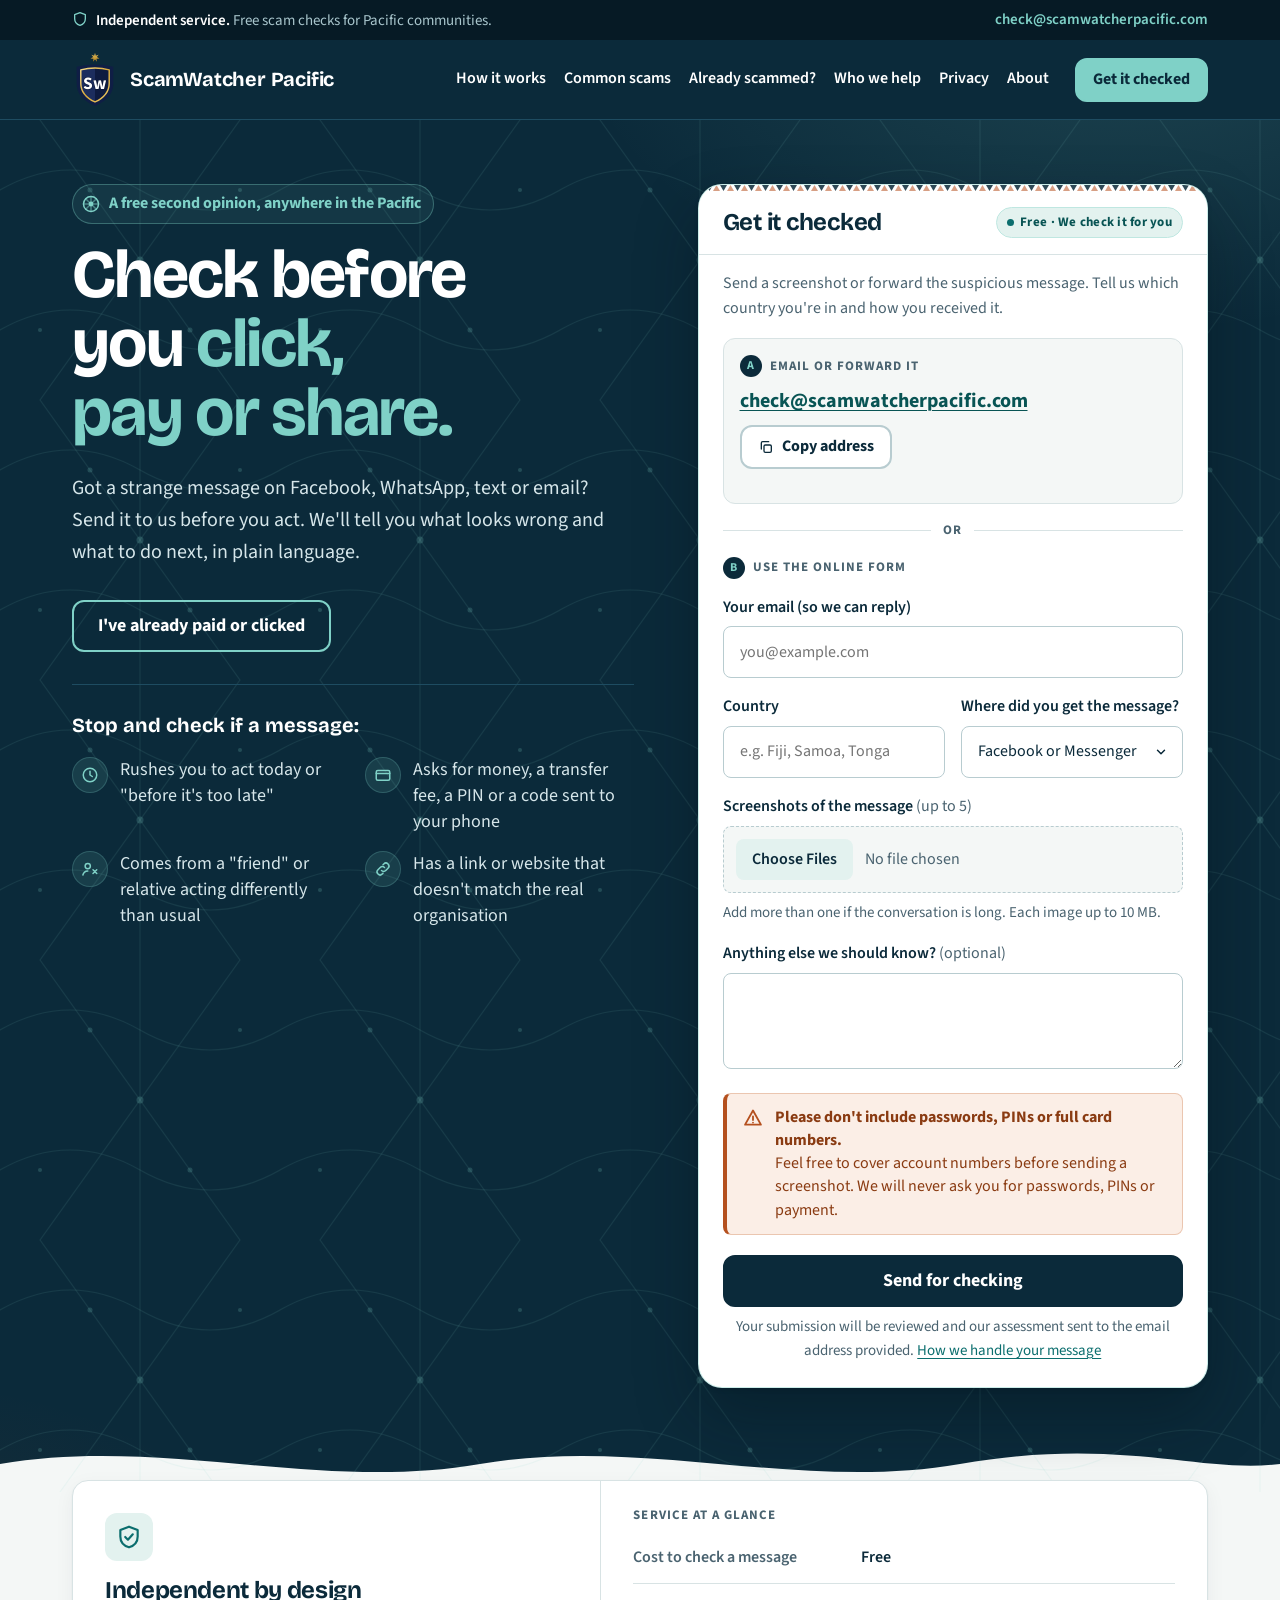
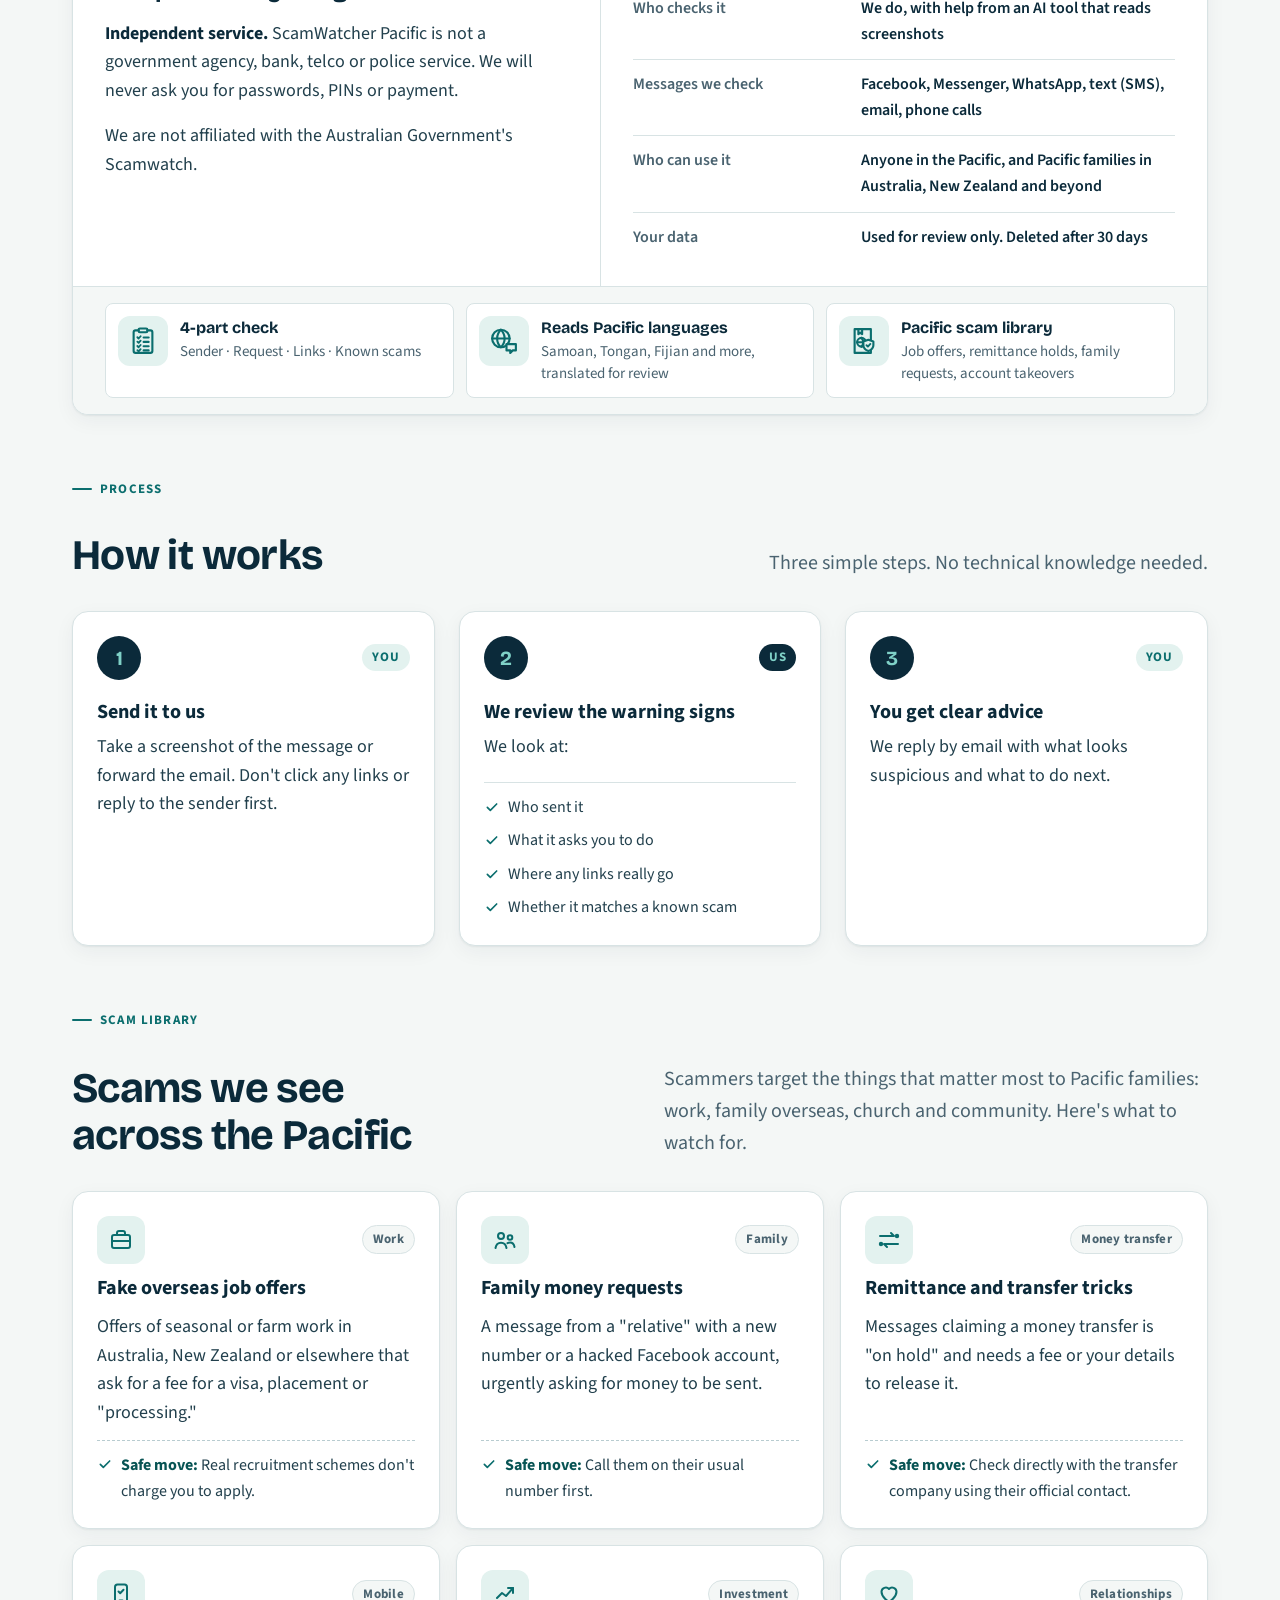
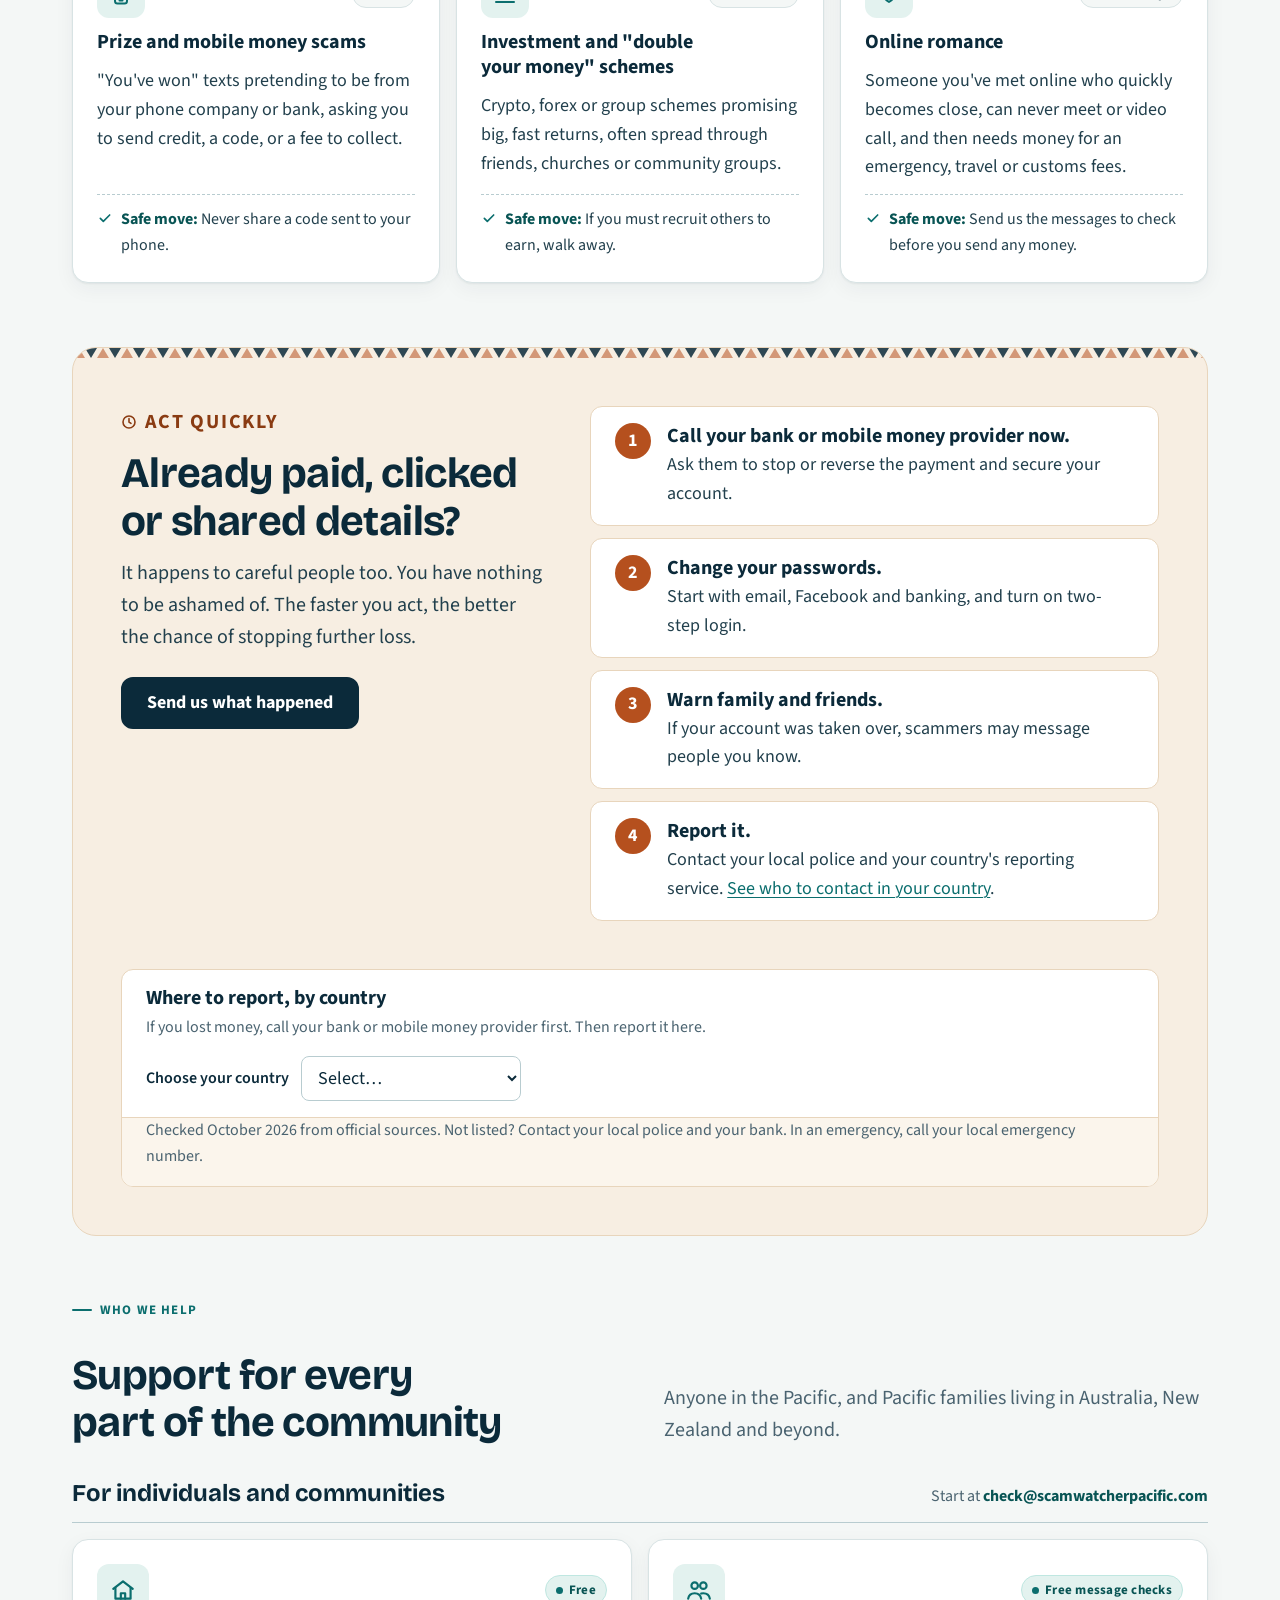
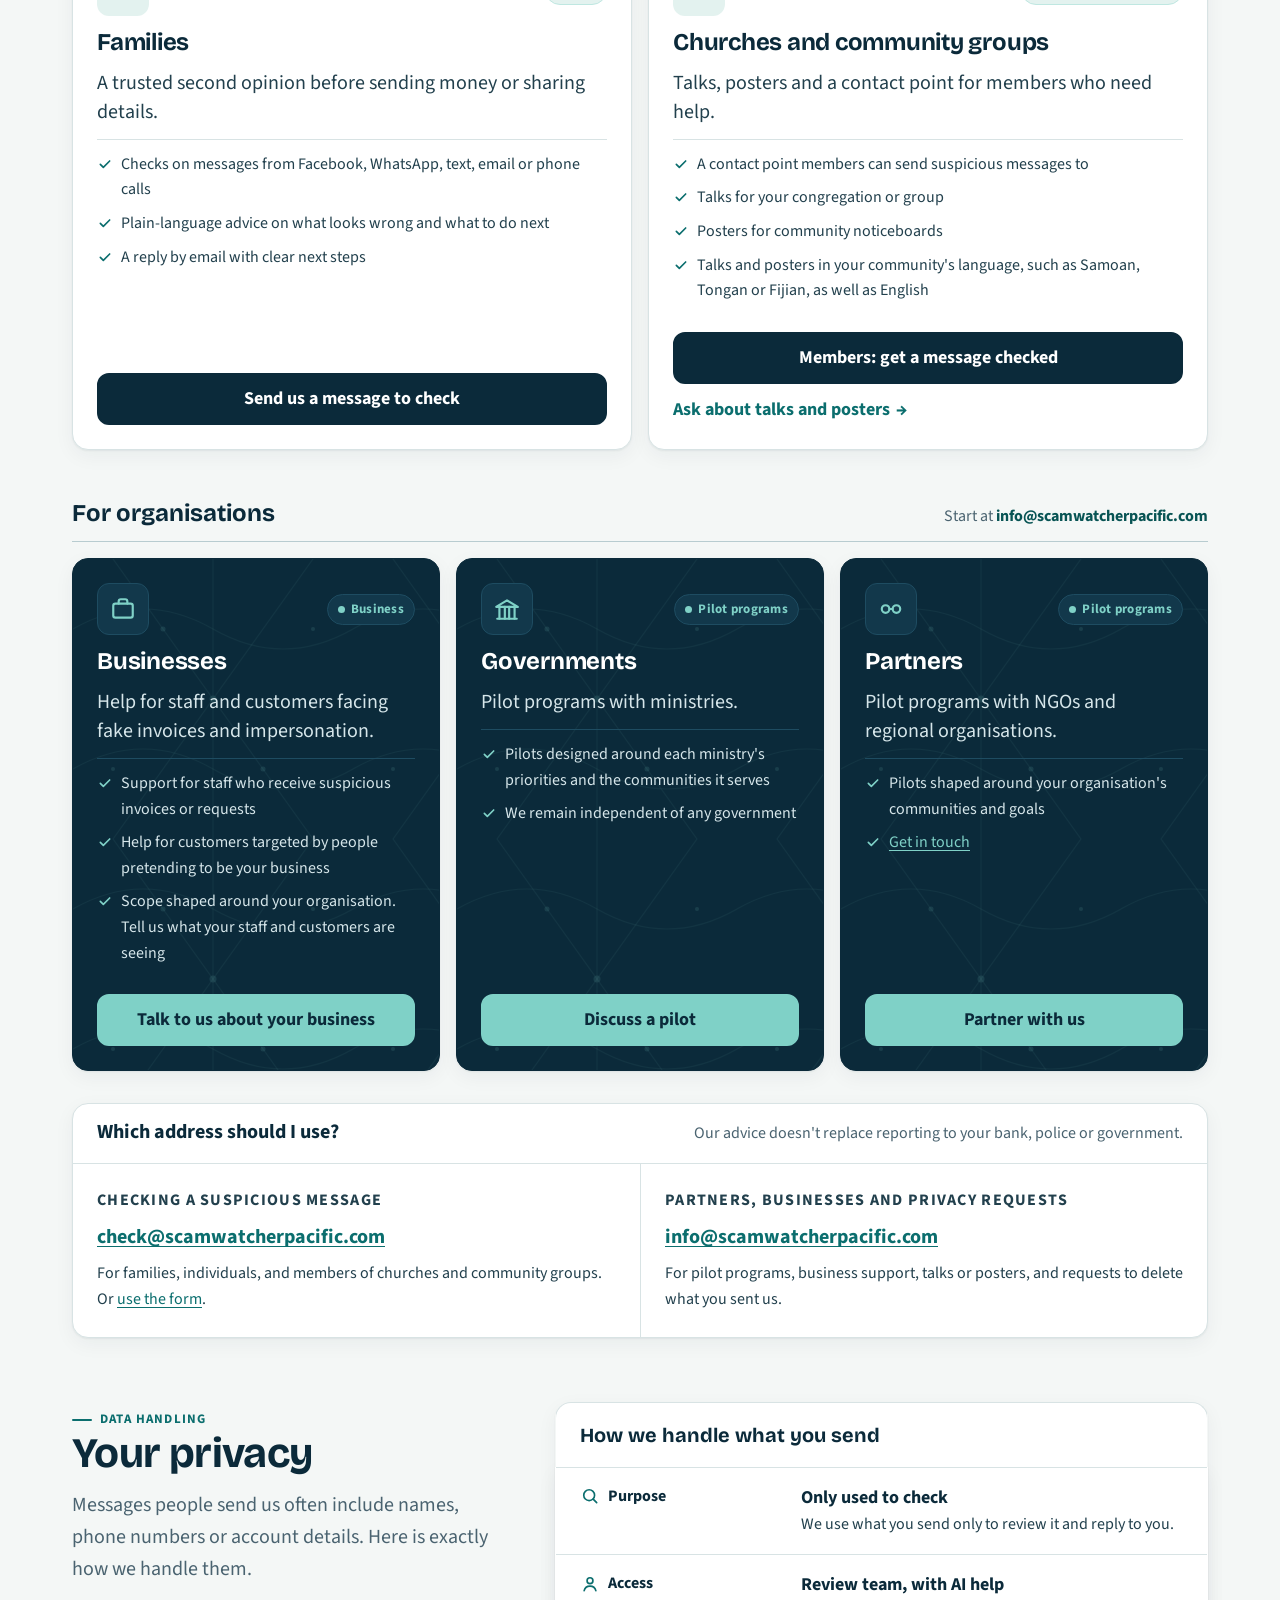
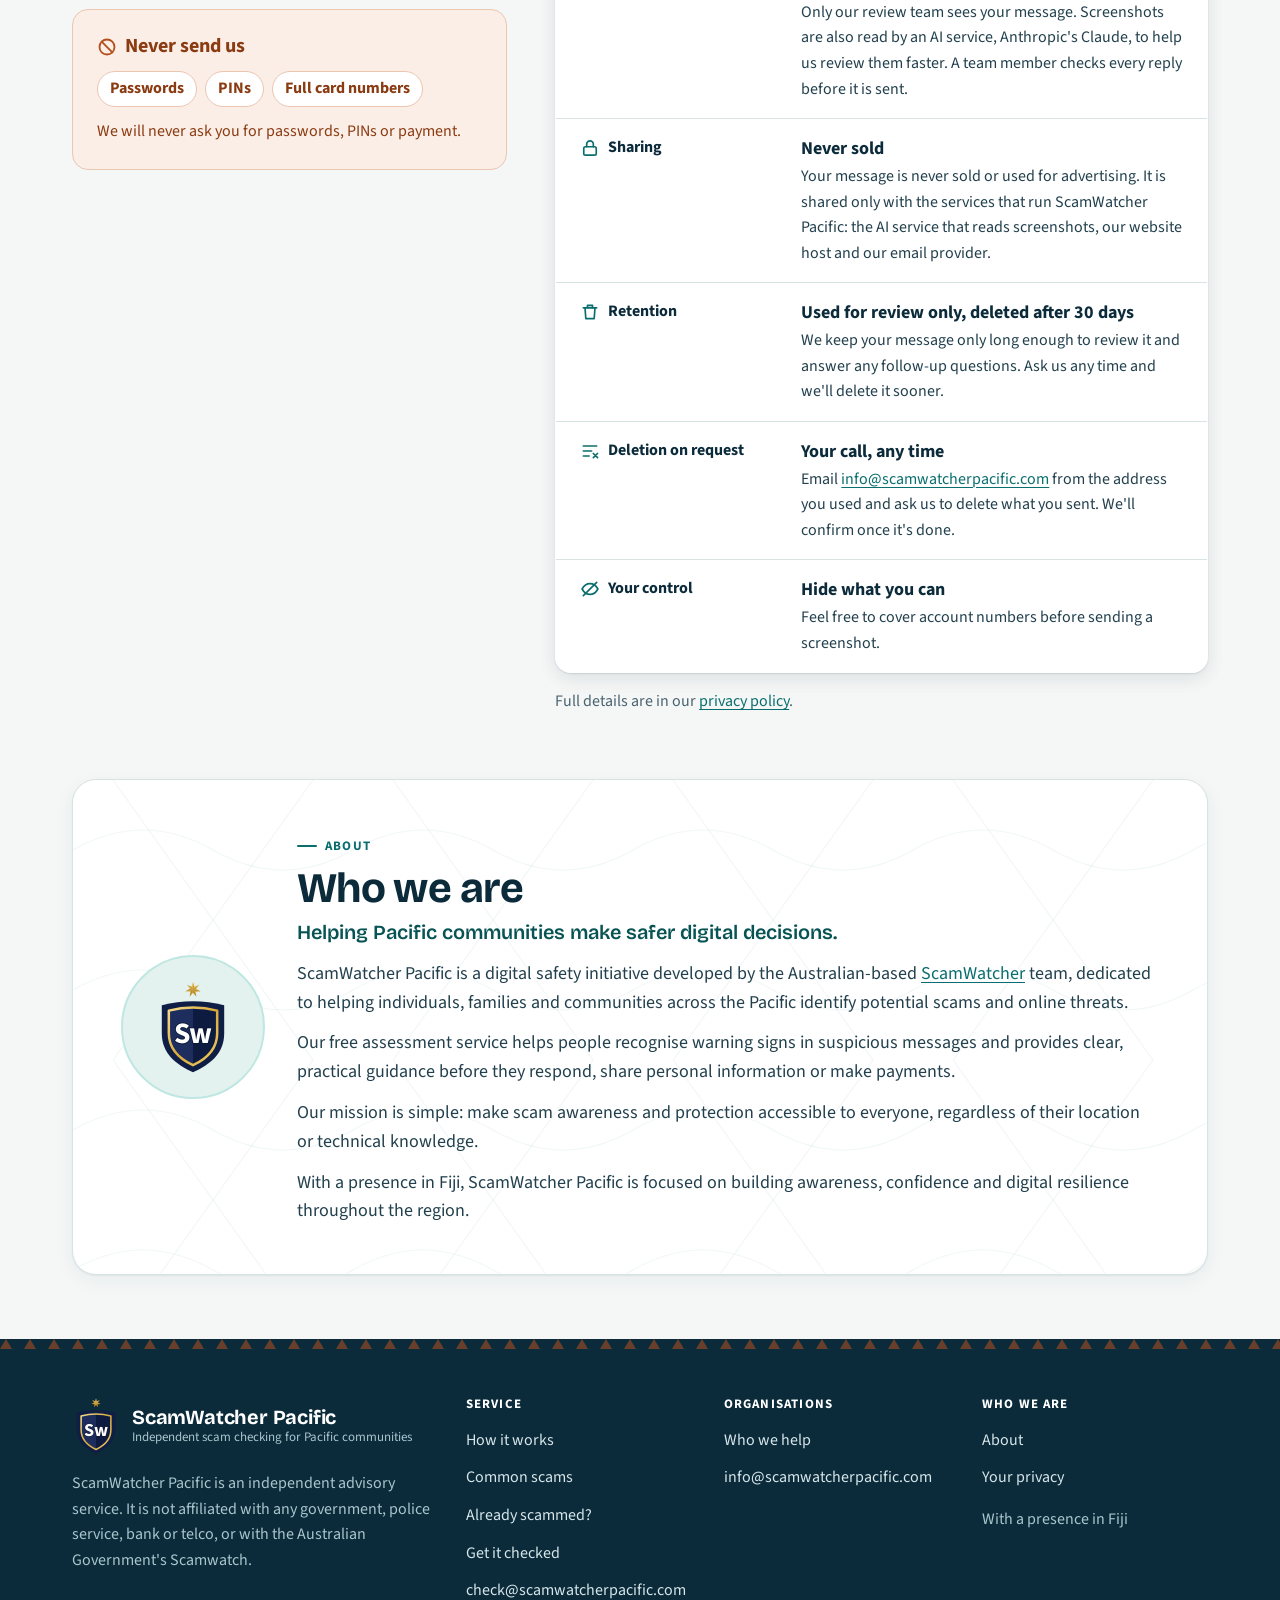
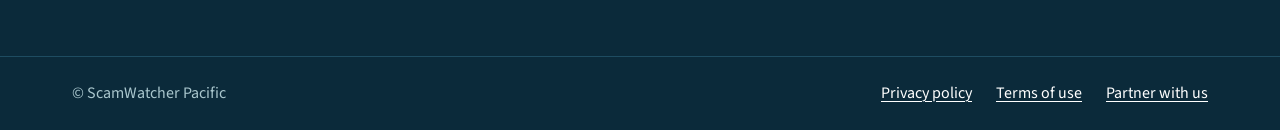
==== site/index.html @ 55a717ee "Add link previews for Facebook, WhatsApp and Messenger Share image (1200x630) with the logo and head" ====
<!doctype html>
<html lang="en">
<head>
<meta charset="utf-8">
<meta name="viewport" content="width=device-width, initial-scale=1, viewport-fit=cover">
<title>ScamWatcher Pacific | Check before you click, pay or share</title>
<meta name="description" content="Independent scam checking for Pacific communities. Send us a suspicious message and get clear advice on what to do next.">
<meta name="theme-color" content="#0B2A3A">
<link rel="canonical" href="https://www.scamwatcherpacific.com/">
<!-- Link previews on Facebook, WhatsApp, Messenger and others -->
<meta property="og:type" content="website">
<meta property="og:site_name" content="ScamWatcher Pacific">
<meta property="og:url" content="https://www.scamwatcherpacific.com/">
<meta property="og:title" content="ScamWatcher Pacific | Check before you click, pay or share">
<meta property="og:description" content="Got a strange message on Facebook, WhatsApp, text or email? Send it to us before you act. Free, independent scam checking for Pacific communities.">
<meta property="og:image" content="https://www.scamwatcherpacific.com/share-preview.png">
<meta property="og:image:width" content="1200">
<meta property="og:image:height" content="630">
<meta property="og:image:alt" content="ScamWatcher Pacific: Check before you click, pay or share.">
<meta property="og:locale" content="en_AU">
<meta name="twitter:card" content="summary_large_image">
<!-- Favicon: simplified shield-and-star mark (letters are too small to read at tab size) -->
<link rel="icon" href="data:image/svg+xml,%3Csvg xmlns='http://www.w3.org/2000/svg' viewBox='0 0 100 120'%3E%3Cpath d='M50 2 51.8 8.4 57.8 5.8 53.9 11.1 59.8 14.2 53.1 14.5 54.3 21 50 16 45.7 21 46.9 14.5 40.2 14.2 46.1 11.1 42.2 5.8 48.2 8.4Z' fill='%23D9A93A'/%3E%3Cpath d='M10 32Q50 22 90 32V68C90 94 72 108 50 118 28 108 10 94 10 68Z' fill='%230F1E45'/%3E%3Cpath d='M19 39Q50 31 81 39V68C81 89 67 101 50 109 33 101 19 89 19 68Z' fill='%231C2D5E' stroke='%23E2B64C' stroke-width='5'/%3E%3Cpath d='M50 33V108C67 100 81 89 81 68V39Q66 35 50 33Z' fill='%230E1B40'/%3E%3Ctext x='50' y='84' text-anchor='middle' font-family='Arial,sans-serif' font-weight='700' font-size='46' fill='%23fff'%3ES%3C/text%3E%3C/svg%3E">
<link rel="preconnect" href="https://fonts.googleapis.com">
<link rel="preconnect" href="https://fonts.gstatic.com" crossorigin>
<!-- Only the weights in use are requested; display=swap shows system text immediately on slow connections. -->
<link href="https://fonts.googleapis.com/css2?family=Bricolage+Grotesque:opsz,wght@12..96,600;12..96,700&family=Source+Sans+3:wght@400;600;700&display=swap" rel="stylesheet">
<style>
/* ==========================================================
   Design tokens
   ========================================================== */
:root{
  /* Palette: ocean navy + lagoon, with sand and coral used sparingly */
  --ocean-950:#061A25;
  --ocean:#0B2A3A;
  --ocean-2:#12384B;
  --ocean-3:#1E4C61;
  --lagoon:#7FD1C7;
  --lagoon-200:#BFE7E1;
  --lagoon-soft:#E3F2EF;
  --teal:#0B6E6E;
  --teal-dark:#085454;
  --ground:#F4F7F6;
  --surface:#FFFFFF;
  --sand:#F7EEE2;
  --sand-deep:#E8D5BC;
  --coral:#B5501E;
  --coral-ink:#8A3B12;
  --coral-soft:#FBEEE6;
  --coral-line:#EBC6B0;
  --ink:#22404D;
  --ink-strong:#0B2A3A;
  --muted:#4A6370;
  --line:#D8E3E4;
  --line-strong:#B8CCD0;
  --on-dark:#D6E6EA;
  --on-dark-muted:#A9C6CD;
  --focus:#F2B84B;

  /* Type */
  --display:'Bricolage Grotesque','Segoe UI',system-ui,-apple-system,sans-serif;
  --body:'Source Sans 3','Segoe UI',system-ui,-apple-system,sans-serif;
  --fs-2xs:.8125rem;  /* 13: labels only */
  --fs-xs:.9375rem;   /* 15 */
  --fs-sm:1rem;       /* 16 */
  --fs-base:1.125rem; /* 18: larger default for older readers */
  --fs-md:1.25rem;    /* 20 */
  --fs-lg:1.5rem;     /* 24 */
  --fs-xl:clamp(1.875rem,1.35rem + 2vw,2.625rem);
  --fs-hero:clamp(2.5rem,1.6rem + 4.2vw,4.25rem);

  /* Spacing scale (4px base) */
  --s1:4px; --s2:8px; --s3:12px; --s4:16px; --s5:24px; --s6:32px; --s7:48px; --s8:64px; --s9:96px;

  /* Shape and depth */
  --r-sm:8px; --r-md:12px; --r-lg:16px; --r-xl:24px;
  --shadow:0 1px 2px rgba(11,42,58,.06),0 6px 20px rgba(11,42,58,.05);
  --shadow-lg:0 2px 4px rgba(3,15,22,.12),0 28px 64px rgba(3,15,22,.32);

  --max:1200px;

  /* Pacific motifs as tiny inline SVG (no extra downloads) */
  /* Stick-chart inspired: swell lines with island points, after Marshallese navigation charts */
  --motif-chart:url("data:image/svg+xml,%3Csvg xmlns='http://www.w3.org/2000/svg' width='280' height='280' viewBox='0 0 280 280'%3E%3Cg fill='none' stroke='%237FD1C7' stroke-opacity='.10' stroke-width='1.2' stroke-linecap='round'%3E%3Cpath d='M0 70 Q70 30 140 70 T280 70'/%3E%3Cpath d='M0 210 Q70 170 140 210 T280 210'/%3E%3Cpath d='M40 0 L240 280'/%3E%3Cpath d='M240 0 L40 280'/%3E%3Cpath d='M140 0 V280'/%3E%3C/g%3E%3Cg fill='%237FD1C7' fill-opacity='.2'%3E%3Ccircle cx='140' cy='140' r='3.5'/%3E%3Ccircle cx='90' cy='70' r='2.5'/%3E%3Ccircle cx='190' cy='210' r='2.5'/%3E%3Ccircle cx='40' cy='210' r='2'/%3E%3Ccircle cx='240' cy='70' r='2'/%3E%3C/g%3E%3C/svg%3E");
  /* Light stick-chart for pale surfaces */
  --motif-chart-ink:url("data:image/svg+xml,%3Csvg xmlns='http://www.w3.org/2000/svg' width='280' height='280' viewBox='0 0 280 280'%3E%3Cg fill='none' stroke='%230B6E6E' stroke-opacity='.06' stroke-width='1.2' stroke-linecap='round'%3E%3Cpath d='M0 70 Q70 30 140 70 T280 70'/%3E%3Cpath d='M0 210 Q70 170 140 210 T280 210'/%3E%3Cpath d='M40 0 L240 280'/%3E%3Cpath d='M240 0 L40 280'/%3E%3C/g%3E%3C/svg%3E");
  /* Woven / tapa-inspired band: alternating triangles */
  --motif-weave:url("data:image/svg+xml,%3Csvg xmlns='http://www.w3.org/2000/svg' width='24' height='10' viewBox='0 0 24 10'%3E%3Cpath d='M0 10 L6 0 L12 10 Z' fill='%23B5501E' fill-opacity='.55'/%3E%3Cpath d='M12 0 L18 10 L24 0 Z' fill='%230B2A3A' fill-opacity='.85'/%3E%3C/svg%3E");
  --motif-weave-light:url("data:image/svg+xml,%3Csvg xmlns='http://www.w3.org/2000/svg' width='24' height='10' viewBox='0 0 24 10'%3E%3Cpath d='M0 10 L6 0 L12 10 Z' fill='%237FD1C7' fill-opacity='.55'/%3E%3Cpath d='M12 0 L18 10 L24 0 Z' fill='%23F6EBDD' fill-opacity='.35'/%3E%3C/svg%3E");
  --select-arrow:url("data:image/svg+xml,%3Csvg xmlns='http://www.w3.org/2000/svg' width='14' height='14' viewBox='0 0 24 24' fill='none' stroke='%230B2A3A' stroke-width='2.5' stroke-linecap='round' stroke-linejoin='round'%3E%3Cpath d='M6 9l6 6 6-6'/%3E%3C/svg%3E");
}

/* ==========================================================
   Base
   ========================================================== */
*,*::before,*::after{box-sizing:border-box}
html{scroll-behavior:smooth;scroll-padding-top:calc(env(safe-area-inset-top,0px) + 12px);-webkit-text-size-adjust:100%;text-size-adjust:100%}
@media (prefers-reduced-motion:reduce){
  html{scroll-behavior:auto}
  *,*::before,*::after{transition:none!important;animation:none!important}
}
body{margin:0;background:var(--ground);color:var(--ink);font-family:var(--body);font-size:var(--fs-base);line-height:1.6;padding-bottom:env(safe-area-inset-bottom,0px);overflow-x:hidden}
img,svg{max-width:100%}
a{color:var(--teal);text-underline-offset:3px;text-decoration-thickness:1px}
a:hover{color:var(--ocean)}
:focus-visible{outline:3px solid var(--focus);outline-offset:3px;border-radius:6px}
h1,h2,h3{color:var(--ink-strong);margin:0;text-wrap:balance}
h1,h2{font-family:var(--display);font-weight:700;letter-spacing:-.015em}
h2{font-size:var(--fs-xl);line-height:1.12;margin-bottom:var(--s3)}
h3{font-size:var(--fs-md);line-height:1.25;margin-bottom:var(--s2);font-weight:700}
p{margin:0}
ul,ol{margin:0;padding:0}
table{border-collapse:collapse;width:100%}
.wrap{max-width:var(--max);margin:0 auto;padding-inline:var(--s4)}
.section{padding-block:var(--s7)}
.section-head{display:grid;gap:var(--s3);margin-bottom:var(--s6)}
.section-head h2{margin-bottom:0;max-width:20ch}
.lead{color:var(--muted);font-size:var(--fs-md);max-width:620px}
.skip{position:absolute;left:-9999px;top:0;background:#fff;color:var(--ocean);padding:var(--s3) var(--s4);z-index:50;font-weight:700}
.skip:focus{left:var(--s3);top:var(--s3)}
.visually-hidden{position:absolute!important;width:1px;height:1px;padding:0;margin:-1px;overflow:hidden;clip:rect(0,0,0,0);white-space:nowrap;border:0}

/* Eyebrow labels give each section a clear, product-like index */
.eyebrow{display:inline-flex;align-items:center;gap:var(--s2);font-size:var(--fs-2xs);font-weight:700;letter-spacing:.09em;text-transform:uppercase;color:var(--teal)}
.eyebrow::before{content:"";width:20px;height:2px;background:currentColor;border-radius:2px}
.eyebrow-num{font-variant-numeric:tabular-nums;color:var(--muted)}
.on-dark .eyebrow,.eyebrow.on-dark{color:var(--lagoon)}

/* Woven band used to mark key transitions */
.weave{height:10px;background:var(--motif-weave) repeat-x left center;background-size:24px 10px}
.weave-light{background-image:var(--motif-weave-light)}
.weave-thin{height:6px;background-size:14px 6px}

/* Placeholders: visible, dashed, impossible to miss before launch */
.placeholder{display:flex;align-items:center;justify-content:center;min-height:56px;padding:var(--s2) var(--s3);border:1.5px dashed var(--line-strong);border-radius:var(--r-sm);color:var(--muted);font-size:var(--fs-2xs);font-weight:600;text-align:center;background:var(--surface)}
.ph{background:#FFF7E3;border-bottom:1.5px dashed #C9A24A;padding:0 .2em;border-radius:3px;font-weight:600;color:inherit}
.on-dark .ph,.aud-org .ph{background:rgba(242,184,75,.16);border-bottom-color:var(--focus)}

/* ==========================================================
   Buttons
   ========================================================== */
.btn{display:inline-flex;align-items:center;justify-content:center;gap:var(--s2);min-height:52px;padding:var(--s3) var(--s5);border-radius:var(--r-md);font-weight:700;text-decoration:none;font-family:inherit;font-size:var(--fs-base);line-height:1.2;cursor:pointer;border:2px solid transparent;text-align:center;transition:background-color .15s,border-color .15s,color .15s}
.btn-primary{background:var(--lagoon);color:var(--ocean);border-color:var(--lagoon)}
.btn-primary:hover{background:#9EDFD6;border-color:#9EDFD6;color:var(--ocean)}
.btn-dark{background:var(--ocean);color:#fff;border-color:var(--ocean)}
.btn-dark:hover{background:var(--teal-dark);border-color:var(--teal-dark);color:#fff}
.btn-outline{border-color:var(--lagoon);color:#fff;background:transparent}
.btn-outline:hover{background:var(--ocean-2);color:#fff}
.btn-line{border-color:var(--line-strong);color:var(--ink-strong);background:var(--surface)}
.btn-line:hover{border-color:var(--teal);color:var(--teal-dark)}
.btn-sm{min-height:44px;padding:var(--s2) var(--s4);font-size:var(--fs-sm)}
.btn svg{flex:none}
.link-arrow{display:inline-flex;align-items:center;gap:6px;font-weight:700;text-decoration:none}
.link-arrow:hover{text-decoration:underline}

/* ==========================================================
   Independence bar + header
   ========================================================== */
.util{background:var(--ocean-950);color:var(--on-dark-muted);font-size:var(--fs-xs);padding-top:env(safe-area-inset-top,0px)}
.util .wrap{display:flex;flex-wrap:wrap;align-items:center;justify-content:space-between;gap:var(--s1) var(--s5);padding-block:var(--s2)}
.util p{display:flex;align-items:flex-start;gap:var(--s2);line-height:1.4}
.util p svg{flex:none;margin-top:1px}
.util strong{color:#fff;font-weight:600}
.util a{color:var(--lagoon);font-weight:600;text-decoration:none;display:none}
.util a:hover{color:#fff;text-decoration:underline}

.site-header{background:var(--ocean);color:#fff;border-bottom:1px solid var(--ocean-3);position:relative;z-index:20}
.header-inner{display:flex;flex-wrap:wrap;align-items:center;justify-content:space-between;gap:var(--s3) var(--s4);padding-block:var(--s3)}
.brand{display:flex;align-items:center;gap:var(--s3);color:#fff;text-decoration:none;min-width:0}
.brand:hover{color:#fff}
.brand svg{flex:none}
.brand-name{display:block;font-family:var(--display);font-weight:700;font-size:var(--fs-md);line-height:1.15;letter-spacing:-.01em}
.brand-tag{display:block;font-size:.8125rem;color:var(--on-dark-muted);line-height:1.3}
/* Keep the full desktop nav on one row; the tagline stays in the footer and the independence bar */
@media (min-width:1200px){.site-header .brand-tag{display:none}}
.menu-btn{display:none;align-items:center;gap:var(--s2);min-height:44px;padding:var(--s2) var(--s3);border:1px solid var(--ocean-3);border-radius:var(--r-sm);background:var(--ocean-2);color:#fff;font:inherit;font-size:var(--fs-sm);font-weight:600;cursor:pointer}
.menu-btn .bar-close{display:none}
.menu-btn[aria-expanded="true"] .bar-open{display:none}
.menu-btn[aria-expanded="true"] .bar-close{display:block}
.nav{display:flex;flex-wrap:wrap;align-items:center;gap:var(--s1) var(--s5);width:100%}
.nav a:not(.btn){color:#fff;text-decoration:none;font-weight:600;font-size:var(--fs-sm);padding:var(--s3) 0;border-bottom:2px solid transparent}
.nav a:not(.btn):hover{border-bottom-color:var(--lagoon);color:#fff}
.nav .btn{margin-left:auto}
/* With JS, the small-screen nav collapses behind an accessible toggle. Without JS it simply stays open. */
@media (max-width:1199px){
  .js .menu-btn{display:inline-flex}
  .js .nav{display:none;flex-direction:column;align-items:stretch;gap:0;padding-bottom:var(--s3)}
  .js .nav.open{display:flex}
  .js .nav a:not(.btn){padding:var(--s3) 0;border-bottom:1px solid var(--ocean-3)}
  .js .nav .btn{margin:var(--s4) 0 0}
}

/* ==========================================================
   Hero: the promise and the submission flow, side by side
   ========================================================== */
.hero{position:relative;color:#fff;padding-top:var(--s7);overflow:hidden;background:radial-gradient(900px 520px at 88% -8%,rgba(127,209,199,.16),transparent 62%),radial-gradient(700px 420px at -10% 110%,rgba(181,80,30,.10),transparent 60%),var(--ocean)}
.hero::before{content:"";position:absolute;inset:0;background:var(--motif-chart);background-size:280px 280px;pointer-events:none}
.hero-grid{position:relative;display:grid;gap:var(--s6);grid-template-areas:"intro" "console" "flags"}
.hero-intro{grid-area:intro}
.hero-flags{grid-area:flags}
.console{grid-area:console}
.hero-kicker{display:inline-flex;align-items:center;gap:var(--s2);color:var(--lagoon);font-weight:700;font-size:var(--fs-sm);margin-bottom:var(--s4);padding:6px var(--s3) 6px var(--s2);border:1px solid rgba(127,209,199,.35);border-radius:999px;background:rgba(127,209,199,.08)}
.hero h1{color:#fff;font-size:var(--fs-hero);line-height:1.02;margin-bottom:var(--s5);max-width:13ch;letter-spacing:-.025em}
.hero h1 em{font-style:normal;color:var(--lagoon)}
.hero-text{font-size:var(--fs-md);color:var(--on-dark);max-width:540px;margin-bottom:var(--s6)}
.actions{display:flex;flex-wrap:wrap;gap:var(--s3)}
.actions .btn{flex:1 1 240px}

.hero-flags{border-top:1px solid var(--ocean-3);padding-top:var(--s5)}
.flags-title{font-family:var(--display);font-weight:700;font-size:var(--fs-md);margin-bottom:var(--s4);color:#fff}
.flags{list-style:none;display:grid;gap:var(--s3)}
.flags li{display:flex;gap:var(--s3);align-items:flex-start;color:var(--on-dark);line-height:1.45}
.flags .ico{flex:none;width:36px;height:36px;border-radius:50%;background:rgba(127,209,199,.12);border:1px solid rgba(127,209,199,.22);display:flex;align-items:center;justify-content:center}
.wave{display:block;width:100%;height:56px;margin-top:var(--s7)}

/* Submission console */
.console{position:relative;background:var(--surface);color:var(--ink);border-radius:var(--r-xl);box-shadow:var(--shadow-lg);overflow:hidden;border:1px solid rgba(127,209,199,.4);align-self:start}
.console-head{display:flex;flex-wrap:wrap;align-items:center;justify-content:space-between;gap:var(--s2) var(--s3);padding:var(--s4) var(--s5);border-bottom:1px solid var(--line);background:var(--surface)}
.console-head h2{font-size:1.5rem;margin:0;letter-spacing:-.01em}
.chip{display:inline-flex;align-items:center;gap:6px;padding:4px 10px;border-radius:999px;font-size:var(--fs-2xs);font-weight:700;letter-spacing:.02em;background:var(--lagoon-soft);color:var(--teal-dark);border:1px solid var(--lagoon-200);white-space:nowrap}
.chip .dot{width:7px;height:7px;border-radius:50%;background:var(--teal)}
.console-sub{padding:var(--s4) var(--s5) 0;color:var(--muted);font-size:var(--fs-sm)}
.route{margin:var(--s4) var(--s5) 0;padding:var(--s4);border:1px solid var(--line);border-radius:var(--r-md);background:var(--ground)}
.route-label{display:flex;align-items:center;gap:var(--s2);font-size:var(--fs-2xs);font-weight:700;letter-spacing:.08em;text-transform:uppercase;color:var(--muted);margin-bottom:var(--s2)}
.route-num{display:inline-flex;align-items:center;justify-content:center;width:22px;height:22px;border-radius:50%;background:var(--ocean);color:var(--lagoon);font-size:.75rem;letter-spacing:0}
.route-row{display:flex;flex-wrap:wrap;align-items:center;gap:var(--s2) var(--s3);justify-content:space-between}
.route-email{font-size:var(--fs-md);font-weight:700;overflow-wrap:anywhere;color:var(--teal-dark)}
.route-email:hover{color:var(--ocean)}
.copy-btn{display:none}
.has-clipboard .copy-btn{display:inline-flex}
.hp{position:absolute!important;left:-9999px;width:1px;height:1px;overflow:hidden}
.form-result{padding:var(--s3) var(--s4);border-radius:var(--r-sm);font-size:var(--fs-sm);line-height:1.45;border:1px solid var(--line);background:var(--ground);color:var(--ink-strong)}
.form-result.is-ok{background:var(--lagoon-soft);border-color:var(--lagoon-200);color:var(--teal-dark)}
.form-result.is-error{background:var(--coral-soft);border-color:var(--coral-line);color:var(--coral-ink)}
.form-result strong{display:block}
.field-hint{margin:2px 0 0;font-size:var(--fs-xs);color:var(--muted)}
.copy-status{font-size:var(--fs-xs);color:var(--teal-dark);font-weight:600;min-height:1.2em}
.or{display:flex;align-items:center;gap:var(--s3);margin:var(--s4) var(--s5) 0;color:var(--muted);font-size:var(--fs-2xs);font-weight:700;letter-spacing:.08em;text-transform:uppercase}
.or::before,.or::after{content:"";flex:1;height:1px;background:var(--line)}
.check-form{padding:var(--s4) var(--s5) var(--s5);display:flex;flex-direction:column;gap:var(--s2)}
.check-form .route-label{margin-bottom:0}
.field-row{display:grid;gap:var(--s2) var(--s4)}
.field{display:flex;flex-direction:column;gap:6px;margin-top:var(--s2)}
.check-form label{font-weight:600;color:var(--ink-strong);font-size:var(--fs-sm)}
.check-form .opt{font-weight:400;color:var(--muted)}
.check-form input[type=email],.check-form input[type=text],.check-form select,.check-form textarea{min-height:52px;border-radius:var(--r-sm);border:1px solid var(--line-strong);background:#fff;padding:var(--s3) var(--s4);font:inherit;font-size:var(--fs-sm);color:var(--ocean);width:100%;transition:border-color .15s,box-shadow .15s}
.check-form input:hover,.check-form select:hover,.check-form textarea:hover{border-color:#8FAAB1}
.check-form input:focus,.check-form select:focus,.check-form textarea:focus{border-color:var(--teal);box-shadow:0 0 0 3px rgba(11,110,110,.15)}
.check-form select{appearance:none;-webkit-appearance:none;background:#fff var(--select-arrow) no-repeat right 14px center;padding-right:40px}
.check-form textarea{min-height:96px;resize:vertical}
.check-form input[type=file]{font:inherit;font-size:var(--fs-sm);color:var(--muted);padding:var(--s3);border:1.5px dashed var(--line-strong);border-radius:var(--r-sm);width:100%;background:var(--ground)}
.check-form input[type=file]::file-selector-button{font:inherit;font-weight:600;margin-right:var(--s3);padding:var(--s2) var(--s4);border-radius:var(--r-sm);border:0;background:var(--lagoon-soft);color:var(--ocean);cursor:pointer}
.alert{display:flex;gap:var(--s3);align-items:flex-start;margin-top:var(--s4);padding:var(--s3) var(--s4);background:var(--coral-soft);border:1px solid var(--coral-line);border-left:4px solid var(--coral);border-radius:var(--r-sm);color:var(--coral-ink);font-size:var(--fs-sm);line-height:1.45}
.alert svg{flex:none;margin-top:2px}
.alert strong{display:block;color:var(--coral-ink)}
.check-form .btn{margin-top:var(--s3);width:100%}
.form-foot{font-size:var(--fs-xs);color:var(--muted);text-align:center}

/* ==========================================================
   Assurance: independence statement + service facts
   ========================================================== */
.assurance{position:relative;margin-top:calc(-1 * var(--s3))}
.trust{background:var(--surface);border:1px solid var(--line);border-radius:var(--r-lg);box-shadow:var(--shadow);overflow:hidden}
.trust-grid{display:grid}
.trust-main{display:flex;flex-direction:column;gap:var(--s4);padding:var(--s5)}
.trust-main .ico{flex:none;width:48px;height:48px;border-radius:var(--r-md);background:var(--lagoon-soft);display:flex;align-items:center;justify-content:center}
.trust-main h2{font-size:var(--fs-lg);margin:0}
.trust-main strong{color:var(--ink-strong)}
.trust-main p{color:var(--ink)}
.facts{padding:var(--s2) var(--s5) var(--s5);border-top:1px solid var(--line)}
.facts caption{text-align:left;padding:var(--s4) 0 var(--s2);font-size:var(--fs-2xs);font-weight:700;letter-spacing:.08em;text-transform:uppercase;color:var(--muted)}
.facts th,.facts td{text-align:left;vertical-align:top;padding:var(--s3) 0;border-top:1px solid var(--line);font-size:var(--fs-sm)}
.facts tr:first-child th,.facts tr:first-child td{border-top:0}
.facts th{font-weight:600;color:var(--muted);width:42%;padding-right:var(--s4)}
.facts td{color:var(--ink-strong);font-weight:600}
.trust-slots{list-style:none;margin:0;display:grid;grid-template-columns:repeat(auto-fit,minmax(220px,1fr));gap:var(--s3);padding:var(--s4) var(--s5);background:var(--ground);border-top:1px solid var(--line)}
.point{display:flex;gap:var(--s3);align-items:flex-start;padding:var(--s3);background:var(--surface);border:1px solid var(--line);border-radius:var(--r-sm)}
.point-ico{flex:none;width:50px;height:50px;border-radius:var(--r-md);background:var(--lagoon-soft);display:flex;align-items:center;justify-content:center}
.point-text{display:flex;flex-direction:column;gap:2px;font-size:var(--fs-xs);line-height:1.45;color:var(--muted)}
.point-text strong{font-family:var(--display);font-weight:700;font-size:var(--fs-sm);color:var(--ink-strong)}

/* ==========================================================
   Cards and grids
   ========================================================== */
.grid{display:grid;gap:var(--s4)}
.card{background:var(--surface);border:1px solid var(--line);border-radius:var(--r-lg);padding:var(--s5);box-shadow:var(--shadow)}
.card p{color:var(--ink)}

/* How it works: connected stepper, like a voyaging route */
.steps{list-style:none;position:relative}
.step{position:relative;display:flex;flex-direction:column;gap:var(--s2)}
.step-top{display:flex;align-items:center;gap:var(--s3);margin-bottom:var(--s3)}
.step-num{flex:none;width:44px;height:44px;border-radius:50%;background:var(--ocean);color:var(--lagoon);display:flex;align-items:center;justify-content:center;font-family:var(--display);font-weight:700;font-size:var(--fs-md,1.25rem)}
.step-label{margin-left:auto;padding:3px 10px;border-radius:999px;background:var(--lagoon-soft);color:#0B6E6E;font-size:var(--fs-2xs);font-weight:700;letter-spacing:.06em;text-transform:uppercase}
.step-label.us{background:var(--ocean);color:var(--lagoon)}
.step h3{margin-bottom:0}
.checklist{list-style:none;display:grid;gap:var(--s2);margin-top:var(--s3);padding-top:var(--s3);border-top:1px solid var(--line)}
.checklist li{display:flex;gap:var(--s2);align-items:flex-start;font-size:var(--fs-sm);color:var(--ink)}
.checklist svg{flex:none;margin-top:4px}

/* Scam library modules */
.scam{display:flex;flex-direction:column;gap:var(--s3);transition:border-color .15s}
.scam:hover{border-color:var(--line-strong)}
.scam-top{display:flex;align-items:center;justify-content:space-between;gap:var(--s3)}
.scam-ico{width:48px;height:48px;border-radius:var(--r-md);background:var(--lagoon-soft);display:flex;align-items:center;justify-content:center}
.tag{display:inline-flex;align-items:center;padding:3px 10px;border-radius:999px;border:1px solid var(--line);background:var(--ground);font-size:var(--fs-2xs);font-weight:700;color:var(--muted);letter-spacing:.02em}
.scam h3{margin-bottom:0}
.scam-pattern{color:var(--ink)}
.safe{margin-top:auto;padding-top:var(--s3);border-top:1px dashed var(--line-strong);display:flex;gap:var(--s2);align-items:flex-start;font-size:var(--fs-sm);color:var(--ink-strong)}
.safe svg{flex:none;margin-top:3px}
.safe b{color:var(--teal-dark)}

/* ==========================================================
   Already scammed: incident response playbook
   ========================================================== */
.help-panel{background:var(--sand);border:1px solid var(--sand-deep);border-radius:var(--r-xl);overflow:hidden}
.help-body{display:grid;gap:var(--s6);padding:var(--s6) var(--s5)}
.help-kicker{display:inline-flex;align-items:center;gap:var(--s2);color:var(--coral-ink);font-weight:700;font-size:var(--fs-2xs);letter-spacing:.09em;text-transform:uppercase;margin-bottom:var(--s3)}
.help-intro h2{max-width:16ch}
.help-intro p{font-size:var(--fs-md)}
.help-intro .btn{margin-top:var(--s5)}
.playbook{list-style:none;display:grid;gap:var(--s3)}
.playbook li{background:var(--surface);border:1px solid var(--sand-deep);border-radius:var(--r-md);padding:var(--s4) var(--s5);display:flex;gap:var(--s4);align-items:flex-start}
.help-num{flex:none;width:36px;height:36px;border-radius:50%;background:var(--coral);color:#fff;font-weight:700;display:flex;align-items:center;justify-content:center;font-variant-numeric:tabular-nums}
.playbook strong{display:block;color:var(--ink-strong);font-size:var(--fs-md);line-height:1.3;margin-bottom:2px}
.playbook p{color:var(--ink)}
.report{padding:0 var(--s5) var(--s6)}
.report-card{background:var(--surface);border:1px solid var(--sand-deep);border-radius:var(--r-md);overflow:hidden}
.report-card h3{padding:var(--s4) var(--s5) var(--s1);margin:0;font-size:var(--fs-md)}
.report-card > p{padding:0 var(--s5) var(--s4);color:var(--muted);font-size:var(--fs-sm)}
.report-pick{display:flex;flex-wrap:wrap;align-items:center;gap:var(--s2) var(--s3);padding:0 var(--s5) var(--s4)}
.report-pick label{font-weight:600;color:var(--ink-strong);font-size:var(--fs-sm)}
.report-pick select{min-height:44px;min-width:220px;max-width:100%;padding:8px 36px 8px 12px;border:1.5px solid var(--line-strong);border-radius:var(--r-sm);background:var(--surface);font:inherit;color:var(--ink-strong)}
.report-list{border-top:1px solid var(--sand-deep)}
.report-country{padding:var(--s4) var(--s5);border-bottom:1px solid var(--sand-deep)}
.report-country h4{margin:0 0 var(--s2);font-family:var(--display);font-size:var(--fs-sm);color:var(--ink-strong)}
.report-country dl{margin:0;display:grid;gap:var(--s2)}
.report-country dl div{display:grid;grid-template-columns:minmax(0,15em) minmax(0,1fr);gap:var(--s3)}
.report-country dt{color:var(--muted);font-size:var(--fs-xs)}
.report-country dd{margin:0;font-weight:600;color:var(--ink-strong);font-size:var(--fs-sm);overflow-wrap:anywhere}
.report-country a{color:#0B6E6E}
.js .report-country{display:none}
.js .report-country.is-shown{display:block;border-bottom:0}
.js .report-list:not(.has-choice){border-top:0}
.report-pick.js-only{display:none}
.js .report-pick.js-only{display:flex}
.report-note{padding:var(--s3) var(--s5) var(--s4);margin:0;color:var(--muted);font-size:var(--fs-2xs);border-top:1px solid var(--sand-deep);background:#FBF5EC}
@media (max-width:639px){
  .report-country dl div{grid-template-columns:1fr;gap:0}
  .report-pick select{width:100%}
}

/* ==========================================================
   Who we help: service tiers by audience
   ========================================================== */
.tier-group + .tier-group{margin-top:var(--s7)}
.tier-head{display:flex;flex-wrap:wrap;align-items:baseline;justify-content:space-between;gap:var(--s2) var(--s4);padding-bottom:var(--s3);margin-bottom:var(--s4);border-bottom:1px solid var(--line-strong)}
.tier-head h3{font-family:var(--display);font-size:var(--fs-lg);margin:0}
.tier-head p{color:var(--muted);font-size:var(--fs-sm)}
.tier-head code{font-family:inherit;font-weight:700;color:var(--teal-dark)}
.audience{list-style:none}
.aud{display:flex;flex-direction:column;gap:var(--s3);height:100%}
.aud-top{display:flex;align-items:center;justify-content:space-between;gap:var(--s3)}
.aud-ico{width:52px;height:52px;border-radius:var(--r-md);display:flex;align-items:center;justify-content:center}
.aud h4{font-family:var(--display);font-size:var(--fs-lg);line-height:1.2;margin:0;color:var(--ink-strong);letter-spacing:-.01em}
.aud-desc{font-size:var(--fs-md);line-height:1.45}
.incl{list-style:none;display:grid;gap:var(--s2);padding-top:var(--s3);border-top:1px solid var(--line);font-size:var(--fs-sm)}
.incl li{display:flex;gap:var(--s2);align-items:flex-start}
.incl svg{flex:none;margin-top:4px}
.aud-cta{margin-top:auto;padding-top:var(--s4);display:flex;flex-direction:column;gap:var(--s3)}
.aud-cta .btn{width:100%}
.aud-community .aud-ico{background:var(--lagoon-soft)}
.chip-free{background:var(--lagoon-soft)}
.aud-org{background:var(--ocean);border-color:var(--ocean);color:var(--on-dark);position:relative;overflow:hidden}
.aud-org::before{content:"";position:absolute;inset:0;background:var(--motif-chart);background-size:280px 280px;opacity:.6;pointer-events:none}
.aud-org > *{position:relative}
.aud-org h4{color:#fff}
.aud-org p,.aud-org li{color:var(--on-dark)}
.aud-org .incl{border-top-color:var(--ocean-3)}
.aud-org .aud-ico{background:var(--ocean-2);border:1px solid var(--ocean-3)}
.aud-org .chip{background:var(--ocean-2);border-color:var(--ocean-3);color:var(--lagoon)}
.aud-org .chip .dot{background:var(--lagoon)}
.aud-org a:not(.btn){color:var(--lagoon)}
.aud-org a:not(.btn):hover{color:#fff}

/* Contact routing */
.routing{margin-top:var(--s6);background:var(--surface);border:1px solid var(--line);border-radius:var(--r-lg);box-shadow:var(--shadow);overflow:hidden}
.routing-head{padding:var(--s4) var(--s5);border-bottom:1px solid var(--line);display:flex;flex-wrap:wrap;justify-content:space-between;gap:var(--s2) var(--s4);align-items:baseline}
.routing-head h3{margin:0;font-size:var(--fs-md)}
.routing-head p{color:var(--muted);font-size:var(--fs-sm)}
.routing-grid{display:grid}
.route-opt{display:flex;flex-direction:column;gap:var(--s2);padding:var(--s5)}
.route-opt + .route-opt{border-top:1px solid var(--line)}
.route-opt .route-label{margin:0}
.route-opt a.big{font-size:var(--fs-md);font-weight:700;overflow-wrap:anywhere}
.route-opt p{color:var(--ink);font-size:var(--fs-sm)}

/* ==========================================================
   Privacy and data handling
   ========================================================== */
.privacy-layout{display:grid;gap:var(--s6)}
.privacy-intro .lead{margin-top:var(--s3)}
.never{margin-top:var(--s5);background:var(--coral-soft);border:1px solid var(--coral-line);border-radius:var(--r-lg);padding:var(--s5)}
.never h3{display:flex;align-items:center;gap:var(--s2);color:var(--coral-ink);font-size:var(--fs-md)}
.never ul{list-style:none;display:flex;flex-wrap:wrap;gap:var(--s2);margin:var(--s3) 0}
.never li{padding:4px 12px;border-radius:999px;background:var(--surface);border:1px solid var(--coral-line);color:var(--coral-ink);font-weight:700;font-size:var(--fs-sm)}
.never p{color:var(--coral-ink);font-size:var(--fs-sm)}
.data-table{background:var(--surface);border:1px solid var(--line);border-radius:var(--r-lg);box-shadow:var(--shadow);overflow:hidden}
.data-table caption{text-align:left;padding:var(--s4) var(--s5);font-family:var(--display);font-weight:700;font-size:var(--fs-md);color:var(--ink-strong);background:var(--surface);border:1px solid var(--line);border-bottom:0;border-radius:var(--r-lg) var(--r-lg) 0 0}
.data-table th,.data-table td{text-align:left;vertical-align:top;padding:var(--s4) var(--s5);border-top:1px solid var(--line)}
.data-table th{width:34%;font-size:var(--fs-sm);color:var(--ink-strong);font-weight:700}
.data-table th span{display:flex;align-items:center;gap:var(--s2)}
.data-table th svg{flex:none}
.data-table td{font-size:var(--fs-sm);color:var(--ink)}
.data-table td strong{display:block;color:var(--ink-strong);font-size:var(--fs-base)}
.data-wrap{border-radius:var(--r-lg);box-shadow:var(--shadow)}
.data-wrap table{background:var(--surface);border:1px solid var(--line);border-top:0;border-radius:0 0 var(--r-lg) var(--r-lg)}
.policy-link{margin-top:var(--s4);font-size:var(--fs-sm);color:var(--muted)}
@media (max-width:639px){
  .data-table th,.data-table td{display:block;width:100%}
  .data-table td{border-top:0;padding-top:0}
}

/* ==========================================================
   About
   ========================================================== */
.about-card{position:relative;background:var(--surface);border:1px solid var(--line);border-radius:var(--r-xl);box-shadow:var(--shadow);padding:var(--s6) var(--s5);display:flex;flex-wrap:wrap;gap:var(--s6);align-items:center;overflow:hidden}
.about-card::before{content:"";position:absolute;inset:0;background:var(--motif-chart-ink);background-size:280px 280px;pointer-events:none}
.about-card > *{position:relative}
.photo{flex:none;width:144px;height:144px;border-radius:50%;background:var(--lagoon-soft);border:2px dashed var(--line-strong);color:var(--teal-dark);display:flex;align-items:center;justify-content:center;text-align:center;font-size:var(--fs-xs);font-weight:600;padding:var(--s3)}
.photo-logo{border:2px solid var(--lagoon-200);padding:0}
.footer-note{margin:var(--s3) 0 0;color:var(--on-dark-muted);font-size:var(--fs-sm)}
.about-copy{flex:1 1 420px;min-width:0}
.about-copy h2{margin-top:var(--s2)}
.about-copy p+p{margin-top:var(--s3)}
.about-lead{font-family:var(--display);font-weight:600;font-size:var(--fs-md);color:var(--teal-dark);margin-top:calc(-1 * var(--s2))}
.meta{color:var(--muted);padding-top:var(--s3);border-top:1px solid var(--line)}

/* ==========================================================
   Footer
   ========================================================== */
.site-footer{background:var(--ocean);color:var(--on-dark-muted);font-size:var(--fs-sm)}
.footer-grid{display:grid;gap:var(--s6);padding-block:var(--s7)}
.footer-brand p{max-width:440px;margin-top:var(--s4)}
.footer-col h2{font-family:var(--body);font-size:var(--fs-2xs);font-weight:700;color:#fff;margin-bottom:var(--s3);letter-spacing:.09em;text-transform:uppercase}
.footer-col ul{list-style:none;display:flex;flex-direction:column;gap:var(--s1)}
.footer-col a{color:var(--on-dark);text-decoration:none;display:inline-block;padding-block:var(--s1);overflow-wrap:anywhere}
.footer-col a:hover{color:#fff;text-decoration:underline}
.footer-col .placeholder{background:transparent;border-color:var(--ocean-3);color:var(--on-dark-muted);justify-content:flex-start;min-height:44px;margin-top:var(--s2)}
.footer-bottom{border-top:1px solid var(--ocean-3)}
.footer-bottom .wrap{display:flex;flex-wrap:wrap;gap:var(--s3) var(--s6);justify-content:space-between;align-items:center;padding-block:var(--s5)}
.footer-bottom nav{display:flex;flex-wrap:wrap;gap:var(--s2) var(--s5)}
.footer-bottom a{color:#fff}
.footer-bottom a:hover{color:var(--lagoon)}

/* ==========================================================
   Larger screens (mobile-first)
   ========================================================== */
@media (min-width:640px){
  .wrap{padding-inline:var(--s6)}
  .section{padding-block:var(--s8)}
  .grid-2{grid-template-columns:repeat(2,minmax(0,1fr))}
  .field-row{grid-template-columns:repeat(2,minmax(0,1fr))}
  .help-body{padding:var(--s7)}
  .report{padding:0 var(--s7) var(--s7)}
  .about-card{padding:var(--s7)}
  .trust-main{padding:var(--s6)}
  .facts{padding:var(--s2) var(--s6) var(--s5)}
  .trust-slots{padding:var(--s4) var(--s6)}
  .routing-grid{grid-template-columns:repeat(2,minmax(0,1fr))}
  .route-opt + .route-opt{border-top:0;border-left:1px solid var(--line)}
  .footer-grid{grid-template-columns:repeat(2,minmax(0,1fr))}
  .actions .btn{flex:0 1 auto}
  .util a{display:inline}
}
@media (min-width:900px){
  html{scroll-padding-top:88px}
  .site-header{position:sticky;top:0}
  .hero{padding-top:var(--s8)}
  .hero-grid{grid-template-columns:minmax(0,1.1fr) minmax(0,1fr);grid-template-rows:auto 1fr;grid-template-areas:"intro console" "flags console";gap:var(--s6) var(--s8)}
  .hero-flags{align-self:start}
  .flags{grid-template-columns:repeat(2,minmax(0,1fr));gap:var(--s4) var(--s5)}
  .hero .to-form{display:none}
  .section-head{grid-template-columns:minmax(0,1fr) minmax(0,1fr);align-items:end;gap:var(--s7)}
  .section-head .eyebrow{grid-column:1 / -1;margin-bottom:calc(-1 * var(--s4))}
  .section-head .lead{justify-self:end}
  .trust-grid{grid-template-columns:minmax(0,1fr) minmax(0,1.15fr)}
  .facts{border-top:0;border-left:1px solid var(--line);padding:var(--s2) var(--s6) var(--s5)}
  .grid-3{grid-template-columns:repeat(3,minmax(0,1fr))}
  .steps{gap:var(--s5)}
  .help-body{grid-template-columns:minmax(0,1fr) minmax(0,1.35fr);gap:var(--s7)}
  .privacy-layout{grid-template-columns:minmax(0,1fr) minmax(0,1.5fr);gap:var(--s7);align-items:start}
  .footer-grid{grid-template-columns:minmax(0,1.6fr) repeat(3,minmax(0,1fr))}
}
@media (min-width:1200px){
  .nav{width:auto;gap:var(--s1) 18px}
  .nav .btn{margin-left:var(--s2)}
}
@media (min-width:1100px){
  .hero h1{max-width:12ch}
}

/* Print: plain and ink-light, for community noticeboards */
@media print{
  .hero::before,.aud-org::before,.about-card::before,.weave,.wave,.check-form,.or,.copy-btn,.copy-status,.skip,.nav,.menu-btn,.actions,.aud-cta .btn{display:none!important}
  .hero,.site-header,.site-footer,.util,.aud-org{background:#fff!important;color:#000!important}
  .hero h1,.hero h1 em,.aud-org h4,.aud-org p,.aud-org li,.flags-title,.flags li,.hero-text,.hero-kicker,.util strong,.brand,.brand-name,.brand-tag{color:#000!important}
  .site-header{position:static}
  .card,.trust,.about-card,.console,.routing,.data-wrap{box-shadow:none}
  .console{border:1px solid #999}
  a[href^="mailto:"]::after{content:""}
}
</style>
</head>
<body>
<!-- Logo, drawn once and reused in the header and footer. Hidden with zero size (not display:none) so its gradient still renders. -->
<svg width="0" height="0" style="position:absolute" aria-hidden="true" focusable="false">
  <defs>
    <linearGradient id="sw-gold" x1="0" y1="0" x2="1" y2="1">
      <stop offset="0" stop-color="#F6DB8A"/>
      <stop offset=".5" stop-color="#D9A93A"/>
      <stop offset="1" stop-color="#F0CB66"/>
    </linearGradient>
    <linearGradient id="sw-star" x1="0" y1="0" x2="0" y2="1">
      <stop offset="0" stop-color="#F3CF6A"/>
      <stop offset="1" stop-color="#B9861F"/>
    </linearGradient>
    <clipPath id="sw-right"><rect x="50" y="0" width="50" height="120"/></clipPath>
  </defs>
  <symbol id="sw-logo" viewBox="0 0 100 120">
    <!-- Seven-point star -->
    <path d="M50 2 51.8 8.4 57.8 5.8 53.9 11.1 59.8 14.2 53.1 14.5 54.3 21 50 16 45.7 21 46.9 14.5 40.2 14.2 46.1 11.1 42.2 5.8 48.2 8.4Z" fill="url(#sw-star)"/>
    <path d="M50 2 51.8 8.4 50 12Z M57.8 5.8 53.9 11.1 50 12Z M59.8 14.2 53.1 14.5 50 12Z M54.3 21 50 16 50 12Z M45.7 21 46.9 14.5 50 12Z M40.2 14.2 46.1 11.1 50 12Z M42.2 5.8 48.2 8.4 50 12Z" fill="#8F6514" fill-opacity=".28"/>
    <!-- Shield: outer navy, gold border, two-tone field -->
    <path d="M10 32Q50 22 90 32V68C90 94 72 108 50 118 28 108 10 94 10 68Z" fill="#0F1E45"/>
    <path d="M19 39Q50 31 81 39V68C81 89 67 101 50 109 33 101 19 89 19 68Z" fill="#1C2D5E"/>
    <path d="M19 39Q50 31 81 39V68C81 89 67 101 50 109 33 101 19 89 19 68Z" fill="#0E1B40" clip-path="url(#sw-right)"/>
    <path d="M19 39Q50 31 81 39V68C81 89 67 101 50 109 33 101 19 89 19 68Z" fill="none" stroke="url(#sw-gold)" stroke-width="3.2" stroke-linejoin="round"/>
    <!-- Monogram -->
    <text x="50" y="81" text-anchor="middle" font-family="'Source Sans 3','Segoe UI',Arial,sans-serif" font-weight="700" font-size="38" letter-spacing="-1" fill="#fff" stroke="#0B1530" stroke-width="2" paint-order="stroke">Sw</text>
  </symbol>
</svg>
<a class="skip" href="#main">Skip to content</a>

<!-- Independence statement, visible on every screen size -->
<div class="util">
  <div class="wrap">
    <p><svg width="16" height="16" viewBox="0 0 24 24" fill="none" stroke="#7FD1C7" stroke-width="2" stroke-linecap="round" stroke-linejoin="round" aria-hidden="true"><path d="M12 2.5l8 3v6c0 5-3.4 8.6-8 10-4.6-1.4-8-5-8-10v-6z"/></svg><span><strong>Independent service.</strong> Free scam checks for Pacific communities.</span></p>
    <a href="mailto:check@scamwatcherpacific.com">check@scamwatcherpacific.com</a>
  </div>
</div>

<header class="site-header">
  <div class="wrap header-inner">
    <a class="brand" href="#top">
      <svg class="brand-logo" width="46" height="55" aria-hidden="true" focusable="false"><use href="#sw-logo"/></svg>
      <span>
        <span class="brand-name">ScamWatcher Pacific</span>
        <span class="brand-tag">Independent scam checking for Pacific communities</span>
      </span>
    </a>
    <button class="menu-btn" type="button" aria-expanded="false" aria-controls="site-nav">
      <svg class="bar-open" width="20" height="20" viewBox="0 0 24 24" fill="none" stroke="currentColor" stroke-width="2.2" stroke-linecap="round" aria-hidden="true"><path d="M4 7h16M4 12h16M4 17h16"/></svg>
      <svg class="bar-close" width="20" height="20" viewBox="0 0 24 24" fill="none" stroke="currentColor" stroke-width="2.2" stroke-linecap="round" aria-hidden="true"><path d="M6 6l12 12M18 6L6 18"/></svg>
      Menu
    </button>
    <nav class="nav" id="site-nav" aria-label="Main">
      <a href="#how">How it works</a>
      <a href="#scams">Common scams</a>
      <a href="#help">Already scammed?</a>
      <a href="#who">Who we help</a>
      <a href="#privacy">Privacy</a>
      <a href="#about">About</a>
      <a class="btn btn-primary btn-sm" href="#check">Get it checked</a>
    </nav>
  </div>
</header>

<main id="main">
<!-- ======================================================
     HERO: promise + submission console
     ====================================================== -->
<section class="hero" id="top" aria-labelledby="hero-title">
  <div class="wrap hero-grid">
    <div class="hero-intro">
      <p class="hero-kicker">
        <!-- Star-compass mark: wayfinding by stars -->
        <svg width="20" height="20" viewBox="0 0 24 24" fill="none" stroke="currentColor" stroke-width="1.8" stroke-linecap="round" aria-hidden="true"><circle cx="12" cy="12" r="9"/><path d="M12 3v18M3 12h18M5.6 5.6l12.8 12.8M18.4 5.6L5.6 18.4" stroke-opacity=".5"/><circle cx="12" cy="12" r="2" fill="currentColor"/></svg>
        A free second opinion, anywhere in the Pacific
      </p>
      <h1 id="hero-title">Check before you <em>click, pay or share.</em></h1>
      <p class="hero-text">Got a strange message on Facebook, WhatsApp, text or email? Send it to us before you act. We'll tell you what looks wrong and what to do next, in plain language.</p>
      <div class="actions">
        <a class="btn btn-primary to-form" href="#check">Send us a message to check</a>
        <a class="btn btn-outline" href="#help">I've already paid or clicked</a>
      </div>
    </div>

    <aside class="hero-flags" aria-labelledby="flags-title">
      <p class="flags-title" id="flags-title">Stop and check if a message:</p>
      <ul class="flags">
        <li><span class="ico"><svg width="18" height="18" viewBox="0 0 24 24" fill="none" stroke="#7FD1C7" stroke-width="2" stroke-linecap="round" stroke-linejoin="round" aria-hidden="true"><circle cx="12" cy="12" r="9"/><path d="M12 7v5l3 2"/></svg></span><span>Rushes you to act today or "before it's too late"</span></li>
        <li><span class="ico"><svg width="18" height="18" viewBox="0 0 24 24" fill="none" stroke="#7FD1C7" stroke-width="2" stroke-linecap="round" stroke-linejoin="round" aria-hidden="true"><rect x="3" y="6" width="18" height="13" rx="2"/><path d="M3 10h18"/></svg></span><span>Asks for money, a transfer fee, a PIN or a code sent to your phone</span></li>
        <li><span class="ico"><svg width="18" height="18" viewBox="0 0 24 24" fill="none" stroke="#7FD1C7" stroke-width="2" stroke-linecap="round" stroke-linejoin="round" aria-hidden="true"><circle cx="9" cy="8" r="3.5"/><path d="M2.5 20c.8-3.5 3.4-5.5 6.5-5.5"/><path d="M16 13l5 5M21 13l-5 5"/></svg></span><span>Comes from a "friend" or relative acting differently than usual</span></li>
        <li><span class="ico"><svg width="18" height="18" viewBox="0 0 24 24" fill="none" stroke="#7FD1C7" stroke-width="2" stroke-linecap="round" stroke-linejoin="round" aria-hidden="true"><path d="M10 14a4 4 0 0 0 5.7 0l3-3a4 4 0 0 0-5.7-5.7l-1 1"/><path d="M14 10a4 4 0 0 0-5.7 0l-3 3a4 4 0 0 0 5.7 5.7l1-1"/></svg></span><span>Has a link or website that doesn't match the real organisation</span></li>
      </ul>
    </aside>

    <!-- The submission console: the visual and functional centre of the page -->
    <div class="console" id="check" aria-labelledby="check-title">
      <div class="weave weave-thin" aria-hidden="true"></div>
      <div class="console-head">
        <h2 id="check-title">Get it checked</h2>
        <span class="chip"><span class="dot" aria-hidden="true"></span>Free · We check it for you</span>
      </div>
      <p class="console-sub">Send a screenshot or forward the suspicious message. Tell us which country you're in and how you received it.</p>

      <div class="route">
        <p class="route-label"><span class="route-num" aria-hidden="true">A</span>Email or forward it</p>
        <div class="route-row">
          <a class="route-email" href="mailto:check@scamwatcherpacific.com">check@scamwatcherpacific.com</a>
          <button class="btn btn-line btn-sm copy-btn" type="button" data-copy="check@scamwatcherpacific.com">
            <svg width="16" height="16" viewBox="0 0 24 24" fill="none" stroke="currentColor" stroke-width="2" stroke-linecap="round" stroke-linejoin="round" aria-hidden="true"><rect x="9" y="9" width="11" height="11" rx="2"/><path d="M5 15V6a2 2 0 0 1 2-2h9"/></svg>
            Copy address
          </button>
        </div>
        <p class="copy-status" role="status" aria-live="polite"></p>
      </div>

      <p class="or">or</p>

      <!-- The form posts to the review dashboard's /intake address. Replace YOUR-DASHBOARD-URL with the
           address the dashboard is deployed at (e.g. https://scamwatcherpacific-dashboard.onrender.com). -->
      <form class="check-form" action="https://YOUR-DASHBOARD-URL/intake" method="post" enctype="multipart/form-data" aria-describedby="never-note">
        <p class="route-label"><span class="route-num" aria-hidden="true">B</span>Use the online form</p>
        <div class="form-result" id="form-result" role="status" aria-live="polite" tabindex="-1" hidden></div>
        <!-- Spam trap: hidden from people, filled in by bots. Leave it empty. -->
        <div class="hp" aria-hidden="true"><label for="website">Leave this empty</label><input id="website" name="website" type="text" tabindex="-1" autocomplete="off"></div>
        <div class="field">
          <label for="email">Your email (so we can reply)</label>
          <input id="email" name="email" type="email" autocomplete="email" placeholder="you@example.com" required>
        </div>
        <div class="field-row">
          <div class="field">
            <label for="country">Country</label>
            <input id="country" name="country" type="text" autocomplete="country-name" placeholder="e.g. Fiji, Samoa, Tonga">
          </div>
          <div class="field">
            <label for="channel">Where did you get the message?</label>
            <select id="channel" name="channel">
              <option>Facebook or Messenger</option>
              <option>WhatsApp</option>
              <option>Text message (SMS)</option>
              <option>Email</option>
              <option>Phone call</option>
              <option>Other</option>
            </select>
          </div>
        </div>
        <div class="field">
          <label for="screenshot">Screenshots of the message <span class="opt">(up to 5)</span></label>
          <input id="screenshot" name="screenshot" type="file" accept="image/*" multiple aria-describedby="screenshot-hint">
          <p class="field-hint" id="screenshot-hint">Add more than one if the conversation is long. Each image up to 10 MB.</p>
        </div>
        <div class="field">
          <label for="notes">Anything else we should know? <span class="opt">(optional)</span></label>
          <textarea id="notes" name="notes"></textarea>
        </div>
        <div class="alert" id="never-note">
          <svg width="20" height="20" viewBox="0 0 24 24" fill="none" stroke="#B5501E" stroke-width="2.2" stroke-linecap="round" stroke-linejoin="round" aria-hidden="true"><path d="M12 3l9.5 17h-19z"/><path d="M12 10v4.5M12 17.5v.01"/></svg>
          <span><strong>Please don't include passwords, PINs or full card numbers.</strong>Feel free to cover account numbers before sending a screenshot. We will never ask you for passwords, PINs or payment.</span>
        </div>
        <button class="btn btn-dark" type="submit">Send for checking</button>
        <p class="form-note form-foot">Your submission will be reviewed and our assessment sent to the email address provided. <a href="#privacy">How we handle your message</a></p>
      </form>
    </div>
  </div>
  <svg class="wave" viewBox="0 0 1440 56" preserveAspectRatio="none" aria-hidden="true"><path d="M0 28 C 180 0, 360 56, 540 28 C 720 0, 900 56, 1080 28 C 1260 0, 1350 38, 1440 28 V56 H0 Z" fill="#F4F7F6"/></svg>
</section>

<!-- ======================================================
     ASSURANCE: independence + service facts + partner slots
     ====================================================== -->
<section class="assurance" aria-labelledby="indep-title">
  <div class="wrap">
    <div class="trust">
      <div class="trust-grid">
        <div class="trust-main">
          <span class="ico"><svg width="26" height="26" viewBox="0 0 24 24" fill="none" stroke="#0B6E6E" stroke-width="2" stroke-linecap="round" stroke-linejoin="round" aria-hidden="true"><path d="M12 2.5l8 3v6c0 5-3.4 8.6-8 10-4.6-1.4-8-5-8-10v-6z"/><path d="M8.5 12l2.5 2.5 4.5-5"/></svg></span>
          <h2 id="indep-title">Independent by design</h2>
          <p><strong>Independent service.</strong> ScamWatcher Pacific is not a government agency, bank, telco or police service. We will never ask you for passwords, PINs or payment.</p>
          <p>We are not affiliated with the Australian Government's Scamwatch.</p>
        </div>
        <div class="facts">
          <table>
            <caption>Service at a glance</caption>
            <tbody>
              <tr><th scope="row">Cost to check a message</th><td>Free</td></tr>
              <tr><th scope="row">Who checks it</th><td>We do, with help from an AI tool that reads screenshots</td></tr>
              <tr><th scope="row">Messages we check</th><td>Facebook, Messenger, WhatsApp, text (SMS), email, phone calls</td></tr>
              <tr><th scope="row">Who can use it</th><td>Anyone in the Pacific, and Pacific families in Australia, New Zealand and beyond</td></tr>
              <tr><th scope="row">Your data</th><td>Used for review only. Deleted after 30 days</td></tr>
            </tbody>
          </table>
        </div>
      </div>
      <!-- How the check works. Plain descriptions of our own process, not
           certifications. Real partner logos can be added here later. -->
      <ul class="trust-slots" aria-label="How we check your message">
        <li class="point">
          <span class="point-ico"><svg width="30" height="30" viewBox="0 0 24 24" fill="none" stroke="#0B6E6E" stroke-width="1.7" stroke-linecap="round" stroke-linejoin="round" aria-hidden="true"><path d="M8.5 3.5H6a1.5 1.5 0 0 0-1.5 1.5v15A1.5 1.5 0 0 0 6 21.5h12a1.5 1.5 0 0 0 1.5-1.5V5A1.5 1.5 0 0 0 18 3.5h-2.5"/><rect x="8.5" y="2" width="7" height="3" rx="1"/><path d="M7.5 9l1 1 1.6-1.8M7.5 12.5l1 1 1.6-1.8M7.5 16l1 1 1.6-1.8M7.5 19.3l1 1 1.6-1.8" stroke-width="1.5"/><path d="M12.5 9.2h4M12.5 12.7h4M12.5 16.2h4M12.5 19.5h4"/></svg></span>
          <span class="point-text"><strong>4-part check</strong><span>Sender · Request · Links · Known&nbsp;scams</span></span>
        </li>
        <li class="point">
          <span class="point-ico"><svg width="30" height="30" viewBox="0 0 24 24" fill="none" stroke="#0B6E6E" stroke-width="1.7" stroke-linecap="round" stroke-linejoin="round" aria-hidden="true"><circle cx="9.5" cy="10" r="7"/><path d="M2.5 10h14M9.5 3c2 2 3 4.3 3 7s-1 5-3 7c-2-2-3-4.3-3-7s1-5 3-7z"/><path d="M14 14.5h7.5v5h-2.5l-2 2v-2h-3z" fill="#E3F2EF"/></svg></span>
          <span class="point-text"><strong>Reads Pacific languages</strong><span>Samoan, Tongan, Fijian and more, translated for review</span></span>
        </li>
        <li class="point">
          <span class="point-ico"><svg width="30" height="30" viewBox="0 0 24 24" fill="none" stroke="#0B6E6E" stroke-width="1.7" stroke-linecap="round" stroke-linejoin="round" aria-hidden="true"><path d="M4.5 2.5h13v19h-13z"/><path d="M7.5 2.5v4l1.5-1.2 1.5 1.2v-4"/><circle cx="10" cy="13" r="3.5"/><path d="M6.5 13h7M10 9.5c1 1 1.4 2.1 1.4 3.5s-.4 2.5-1.4 3.5"/><path d="M15.5 11l4 1.4v3c0 2.3-1.6 3.8-4 4.6-2.4-.8-4-2.3-4-4.6v-3z" fill="#E3F2EF"/><path d="M14 15.4l1.1 1.1 2-2.2" stroke-width="1.5"/></svg></span>
          <span class="point-text"><strong>Pacific scam library</strong><span>Job offers, remittance holds, family requests, account&nbsp;takeovers</span></span>
        </li>
      </ul>
    </div>
  </div>
</section>

<!-- ======================================================
     HOW IT WORKS
     ====================================================== -->
<section class="section" id="how" aria-labelledby="how-title">
  <div class="wrap">
    <div class="section-head">
      <p class="eyebrow">Process</p>
      <h2 id="how-title">How it works</h2>
      <p class="lead">Three simple steps. No technical knowledge needed.</p>
    </div>
    <ol class="grid grid-3 steps">
      <li class="card step">
        <div class="step-top"><div class="step-num" aria-hidden="true">1</div><span class="step-label">You</span></div>
        <h3>Send it to us</h3>
        <p>Take a screenshot of the message or forward the email. Don't click any links or reply to the sender first.</p>
      </li>
      <li class="card step">
        <div class="step-top"><div class="step-num" aria-hidden="true">2</div><span class="step-label us">Us</span></div>
        <h3>We review the warning signs</h3>
        <p>We look at:</p>
        <ul class="checklist">
          <li><svg width="16" height="16" viewBox="0 0 24 24" fill="none" stroke="#0B6E6E" stroke-width="2.5" stroke-linecap="round" stroke-linejoin="round" aria-hidden="true"><path d="M5 12.5l4.5 4.5L19 7.5"/></svg>Who sent it</li>
          <li><svg width="16" height="16" viewBox="0 0 24 24" fill="none" stroke="#0B6E6E" stroke-width="2.5" stroke-linecap="round" stroke-linejoin="round" aria-hidden="true"><path d="M5 12.5l4.5 4.5L19 7.5"/></svg>What it asks you to do</li>
          <li><svg width="16" height="16" viewBox="0 0 24 24" fill="none" stroke="#0B6E6E" stroke-width="2.5" stroke-linecap="round" stroke-linejoin="round" aria-hidden="true"><path d="M5 12.5l4.5 4.5L19 7.5"/></svg>Where any links really go</li>
          <li><svg width="16" height="16" viewBox="0 0 24 24" fill="none" stroke="#0B6E6E" stroke-width="2.5" stroke-linecap="round" stroke-linejoin="round" aria-hidden="true"><path d="M5 12.5l4.5 4.5L19 7.5"/></svg>Whether it matches a known scam</li>
        </ul>
      </li>
      <li class="card step">
        <div class="step-top"><div class="step-num" aria-hidden="true">3</div><span class="step-label">You</span></div>
        <h3>You get clear advice</h3>
        <p>We reply by email with what looks suspicious and what to do next.</p>
      </li>
    </ol>
  </div>
</section>

<!-- ======================================================
     SCAM LIBRARY
     ====================================================== -->
<section class="section" id="scams" aria-labelledby="scams-title" style="padding-top:0">
  <div class="wrap">
    <div class="section-head">
      <p class="eyebrow">Scam library</p>
      <h2 id="scams-title">Scams we see across the Pacific</h2>
      <p class="lead">Scammers target the things that matter most to Pacific families: work, family overseas, church and community. Here's what to watch for.</p>
    </div>
    <div class="grid grid-2 grid-3">
      <article class="card scam">
        <div class="scam-top">
          <span class="scam-ico"><svg width="24" height="24" viewBox="0 0 24 24" fill="none" stroke="#0B6E6E" stroke-width="2" stroke-linecap="round" stroke-linejoin="round" aria-hidden="true"><rect x="3" y="7" width="18" height="13" rx="2"/><path d="M8 7V5a2 2 0 0 1 2-2h4a2 2 0 0 1 2 2v2"/><path d="M3 13h18"/></svg></span>
          <span class="tag">Work</span>
        </div>
        <h3>Fake overseas job offers</h3>
        <p class="scam-pattern">Offers of seasonal or farm work in Australia, New Zealand or elsewhere that ask for a fee for a visa, placement or "processing."</p>
        <p class="safe"><svg width="16" height="16" viewBox="0 0 24 24" fill="none" stroke="#0B6E6E" stroke-width="2.5" stroke-linecap="round" stroke-linejoin="round" aria-hidden="true"><path d="M5 12.5l4.5 4.5L19 7.5"/></svg><span><b>Safe move:</b> Real recruitment schemes don't charge you to apply.</span></p>
      </article>
      <article class="card scam">
        <div class="scam-top">
          <span class="scam-ico"><svg width="24" height="24" viewBox="0 0 24 24" fill="none" stroke="#0B6E6E" stroke-width="2" stroke-linecap="round" stroke-linejoin="round" aria-hidden="true"><circle cx="8" cy="8" r="3"/><circle cx="17" cy="9.5" r="2.3"/><path d="M2.5 20c.6-3.4 2.8-5.2 5.5-5.2s4.9 1.8 5.5 5.2"/><path d="M14.5 15.2c.8-.4 1.6-.6 2.5-.6 2.4 0 4 1.5 4.5 4.4"/></svg></span>
          <span class="tag">Family</span>
        </div>
        <h3>Family money requests</h3>
        <p class="scam-pattern">A message from a "relative" with a new number or a hacked Facebook account, urgently asking for money to be sent.</p>
        <p class="safe"><svg width="16" height="16" viewBox="0 0 24 24" fill="none" stroke="#0B6E6E" stroke-width="2.5" stroke-linecap="round" stroke-linejoin="round" aria-hidden="true"><path d="M5 12.5l4.5 4.5L19 7.5"/></svg><span><b>Safe move:</b> Call them on their usual number first.</span></p>
      </article>
      <article class="card scam">
        <div class="scam-top">
          <span class="scam-ico"><svg width="24" height="24" viewBox="0 0 24 24" fill="none" stroke="#0B6E6E" stroke-width="2" stroke-linecap="round" stroke-linejoin="round" aria-hidden="true"><path d="M3 8h14l-3-3"/><path d="M21 16H7l3 3"/><circle cx="20" cy="8" r="1.2" fill="#0B6E6E"/><circle cx="4" cy="16" r="1.2" fill="#0B6E6E"/></svg></span>
          <span class="tag">Money transfer</span>
        </div>
        <h3>Remittance and transfer tricks</h3>
        <p class="scam-pattern">Messages claiming a money transfer is "on hold" and needs a fee or your details to release it.</p>
        <p class="safe"><svg width="16" height="16" viewBox="0 0 24 24" fill="none" stroke="#0B6E6E" stroke-width="2.5" stroke-linecap="round" stroke-linejoin="round" aria-hidden="true"><path d="M5 12.5l4.5 4.5L19 7.5"/></svg><span><b>Safe move:</b> Check directly with the transfer company using their official contact.</span></p>
      </article>
      <article class="card scam">
        <div class="scam-top">
          <span class="scam-ico"><svg width="24" height="24" viewBox="0 0 24 24" fill="none" stroke="#0B6E6E" stroke-width="2" stroke-linecap="round" stroke-linejoin="round" aria-hidden="true"><rect x="6" y="2.5" width="12" height="19" rx="2.5"/><path d="M10.5 18.5h3"/><path d="M9.5 9.5l1.7 1.7 3.3-3.4"/></svg></span>
          <span class="tag">Mobile</span>
        </div>
        <h3>Prize and mobile money scams</h3>
        <p class="scam-pattern">"You've won" texts pretending to be from your phone company or bank, asking you to send credit, a code, or a fee to collect.</p>
        <p class="safe"><svg width="16" height="16" viewBox="0 0 24 24" fill="none" stroke="#0B6E6E" stroke-width="2.5" stroke-linecap="round" stroke-linejoin="round" aria-hidden="true"><path d="M5 12.5l4.5 4.5L19 7.5"/></svg><span><b>Safe move:</b> Never share a code sent to your phone.</span></p>
      </article>
      <article class="card scam">
        <div class="scam-top">
          <span class="scam-ico"><svg width="24" height="24" viewBox="0 0 24 24" fill="none" stroke="#0B6E6E" stroke-width="2" stroke-linecap="round" stroke-linejoin="round" aria-hidden="true"><path d="M3 20h18"/><path d="M4 16l5-5 4 3 7-8"/><path d="M15 6h5v5"/></svg></span>
          <span class="tag">Investment</span>
        </div>
        <h3>Investment and "double your money" schemes</h3>
        <p class="scam-pattern">Crypto, forex or group schemes promising big, fast returns, often spread through friends, churches or community groups.</p>
        <p class="safe"><svg width="16" height="16" viewBox="0 0 24 24" fill="none" stroke="#0B6E6E" stroke-width="2.5" stroke-linecap="round" stroke-linejoin="round" aria-hidden="true"><path d="M5 12.5l4.5 4.5L19 7.5"/></svg><span><b>Safe move:</b> If you must recruit others to earn, walk away.</span></p>
      </article>
      <article class="card scam">
        <div class="scam-top">
          <span class="scam-ico"><svg width="24" height="24" viewBox="0 0 24 24" fill="none" stroke="#0B6E6E" stroke-width="2" stroke-linecap="round" stroke-linejoin="round" aria-hidden="true"><path d="M12 20s-7.5-4.6-7.5-10.2A4.3 4.3 0 0 1 12 7a4.3 4.3 0 0 1 7.5 2.8C19.5 15.4 12 20 12 20z"/></svg></span>
          <span class="tag">Relationships</span>
        </div>
        <h3>Online romance</h3>
        <p class="scam-pattern">Someone you've met online who quickly becomes close, can never meet or video call, and then needs money for an emergency, travel or customs fees.</p>
        <p class="safe"><svg width="16" height="16" viewBox="0 0 24 24" fill="none" stroke="#0B6E6E" stroke-width="2.5" stroke-linecap="round" stroke-linejoin="round" aria-hidden="true"><path d="M5 12.5l4.5 4.5L19 7.5"/></svg><span><b>Safe move:</b> Send us the messages to check before you send any money.</span></p>
      </article>
    </div>
  </div>
</section>

<!-- ======================================================
     ALREADY SCAMMED: response playbook
     ====================================================== -->
<section class="section help" id="help" aria-labelledby="help-title" style="padding-top:0">
  <div class="wrap">
    <div class="help-panel">
      <div class="weave" aria-hidden="true"></div>
      <div class="help-body">
        <div class="help-intro">
          <p class="help-kicker">
            <svg width="16" height="16" viewBox="0 0 24 24" fill="none" stroke="currentColor" stroke-width="2.4" stroke-linecap="round" stroke-linejoin="round" aria-hidden="true"><circle cx="12" cy="12" r="9"/><path d="M12 7v5l3 2"/></svg>
            Act quickly
          </p>
          <h2 id="help-title">Already paid, clicked or shared details?</h2>
          <p>It happens to careful people too. You have nothing to be ashamed of. The faster you act, the better the chance of stopping further loss.</p>
          <a class="btn btn-dark" href="#check">Send us what happened</a>
        </div>
        <ol class="playbook">
          <li><span class="help-num" aria-hidden="true">1</span><div><strong>Call your bank or mobile money provider now.</strong><p>Ask them to stop or reverse the payment and secure your account.</p></div></li>
          <li><span class="help-num" aria-hidden="true">2</span><div><strong>Change your passwords.</strong><p>Start with email, Facebook and banking, and turn on two-step login.</p></div></li>
          <li><span class="help-num" aria-hidden="true">3</span><div><strong>Warn family and friends.</strong><p>If your account was taken over, scammers may message people you know.</p></div></li>
          <li><span class="help-num" aria-hidden="true">4</span><div><strong>Report it.</strong><p>Contact your local police and your country's reporting service. <a href="#where-to-report">See who to contact in your country</a>.</p></div></li>
        </ol>
      </div>
      <div class="report">
        <div class="report-card" id="where-to-report">
          <h3>Where to report, by country</h3>
          <p>If you lost money, call your bank or mobile money provider first. Then report it here.</p>
          <div class="report-pick js-only">
            <label for="report-country">Choose your country</label>
            <select id="report-country"><option value="">Select…</option><option value="fj">Fiji</option><option value="ws">Samoa</option><option value="to">Tonga</option><option value="pg">Papua New Guinea</option><option value="vu">Vanuatu</option><option value="sb">Solomon Islands</option><option value="au">Australia</option><option value="nz">New Zealand</option></select>
          </div>
          <div class="report-list" aria-live="polite">
            <section class="report-country" id="report-fj" data-country="fj" aria-label="Fiji"><h4>Fiji</h4><dl><div><dt>Emergency</dt><dd><a href="tel:917">Police 917</a></dd></div><div><dt>Check a caller claiming to be police</dt><dd><a href="tel:+6799905296">National Police Command Centre 9905 296</a></dd></div><div><dt>Report a scam</dt><dd><a href="tel:155">Consumer Council of Fiji, free call 155</a></dd></div><div><dt>Report by email</dt><dd><a href="mailto:complaints@consumersfiji.org">complaints@consumersfiji.org</a></dd></div></dl></section>
            <section class="report-country" id="report-ws" data-country="ws" aria-label="Samoa"><h4>Samoa</h4><dl><div><dt>Emergency and police</dt><dd><a href="tel:911">911</a></dd></div><div><dt>Report a scam</dt><dd>Samoa Police Service. Go to your nearest police station or call 911</dd></div><div><dt>Money or bank scams</dt><dd><a href="https://cbs.gov.ws/" rel="noopener" target="_blank">Central Bank of Samoa passes scam reports to the police</a></dd></div></dl></section>
            <section class="report-country" id="report-to" data-country="to" aria-label="Tonga"><h4>Tonga</h4><dl><div><dt>Emergency</dt><dd><a href="tel:922">Police 922</a></dd></div><div><dt>Report a scam</dt><dd><a href="tel:0800922">Tonga Police, free call 0800 922 or 23 713</a></dd></div><div><dt>Hacked accounts and online attacks</dt><dd><a href="mailto:cert@cert.gov.to">CERT Tonga, cert@cert.gov.to</a></dd></div></dl></section>
            <section class="report-country" id="report-pg" data-country="pg" aria-label="Papua New Guinea"><h4>Papua New Guinea</h4><dl><div><dt>Emergency</dt><dd><a href="tel:112">Police 112</a></dd></div><div><dt>Report a scam</dt><dd>Your nearest Royal PNG Constabulary police station</dd></div><div><dt>Lost money</dt><dd>Contact your bank or mobile money provider straight away</dd></div></dl></section>
            <section class="report-country" id="report-vu" data-country="vu" aria-label="Vanuatu"><h4>Vanuatu</h4><dl><div><dt>Emergency</dt><dd><a href="tel:111">Police 111 (Digicel) or 1111 (TVL)</a></dd></div><div><dt>Police</dt><dd><a href="tel:+67822222">Port Vila 22 222 · Santo 36 222</a></dd></div><div><dt>Report a scam online</dt><dd><a href="https://cert.gov.vu/index.php/report-incident" rel="noopener" target="_blank">CERT Vanuatu report form</a></dd></div></dl></section>
            <section class="report-country" id="report-sb" data-country="sb" aria-label="Solomon Islands"><h4>Solomon Islands</h4><dl><div><dt>Emergency</dt><dd><a href="tel:999">Police 999 (free)</a></dd></div><div><dt>Report a scam</dt><dd><a href="tel:+67723666">Royal Solomon Islands Police Force 23666</a></dd></div><div><dt>Lost money</dt><dd>Contact your bank or mobile money provider straight away</dd></div></dl></section>
            <section class="report-country" id="report-au" data-country="au" aria-label="Australia"><h4>Australia</h4><dl><div><dt>Report a scam</dt><dd><a href="https://www.scamwatch.gov.au/report-a-scam" rel="noopener" target="_blank">Scamwatch</a></dd></div><div><dt>Report to police online</dt><dd><a href="https://www.cyber.gov.au/report-and-recover/report" rel="noopener" target="_blank">ReportCyber</a></dd></div><div><dt>Free recovery help</dt><dd><a href="tel:1800595160">IDCARE 1800 595 160</a></dd></div></dl></section>
            <section class="report-country" id="report-nz" data-country="nz" aria-label="New Zealand"><h4>New Zealand</h4><dl><div><dt>Report a scam</dt><dd><a href="https://www.ncsc.govt.nz/report/" rel="noopener" target="_blank">National Cyber Security Centre</a></dd></div><div><dt>Lost money</dt><dd><a href="tel:105">NZ Police, call 105</a></dd></div><div><dt>Free recovery help</dt><dd><a href="tel:0800121068">IDCARE 0800 121 068</a></dd></div></dl></section>
          </div>
          <p class="report-note">Checked October 2026 from official sources. Not listed? Contact your local police and your bank. In an emergency, call your local emergency number.</p>
        </div>
      </div>
    </div>
  </div>
</section>

<!-- ======================================================
     WHO WE HELP: tiers by audience
     ====================================================== -->
<section class="section" id="who" aria-labelledby="who-title" style="padding-top:0">
  <div class="wrap">
    <div class="section-head">
      <p class="eyebrow">Who we help</p>
      <h2 id="who-title">Support for every part of the community</h2>
      <p class="lead">Anyone in the Pacific, and Pacific families living in Australia, New Zealand and beyond.</p>
    </div>

    <div class="tier-group" aria-labelledby="tier-public">
      <div class="tier-head">
        <h3 id="tier-public">For individuals and communities</h3>
        <p>Start at <code>check@scamwatcherpacific.com</code></p>
      </div>
      <ul class="grid grid-2 audience">
        <li class="card aud aud-community">
          <div class="aud-top">
            <span class="aud-ico"><svg width="26" height="26" viewBox="0 0 24 24" fill="none" stroke="#0B6E6E" stroke-width="2" stroke-linecap="round" stroke-linejoin="round" aria-hidden="true"><path d="M3 11l9-7 9 7"/><path d="M5 10v10h14V10"/><path d="M10 20v-5h4v5"/></svg></span>
            <span class="chip chip-free"><span class="dot" aria-hidden="true"></span>Free</span>
          </div>
          <h4>Families</h4>
          <p class="aud-desc">A trusted second opinion before sending money or sharing details.</p>
          <ul class="incl">
            <li><svg width="16" height="16" viewBox="0 0 24 24" fill="none" stroke="#0B6E6E" stroke-width="2.5" stroke-linecap="round" stroke-linejoin="round" aria-hidden="true"><path d="M5 12.5l4.5 4.5L19 7.5"/></svg>Checks on messages from Facebook, WhatsApp, text, email or phone calls</li>
            <li><svg width="16" height="16" viewBox="0 0 24 24" fill="none" stroke="#0B6E6E" stroke-width="2.5" stroke-linecap="round" stroke-linejoin="round" aria-hidden="true"><path d="M5 12.5l4.5 4.5L19 7.5"/></svg>Plain-language advice on what looks wrong and what to do next</li>
            <li><svg width="16" height="16" viewBox="0 0 24 24" fill="none" stroke="#0B6E6E" stroke-width="2.5" stroke-linecap="round" stroke-linejoin="round" aria-hidden="true"><path d="M5 12.5l4.5 4.5L19 7.5"/></svg>A reply by email with clear next steps</li>
          </ul>
          <div class="aud-cta"><a class="btn btn-dark" href="#check">Send us a message to check</a></div>
        </li>
        <li class="card aud aud-community">
          <div class="aud-top">
            <span class="aud-ico"><svg width="26" height="26" viewBox="0 0 24 24" fill="none" stroke="#0B6E6E" stroke-width="2" stroke-linecap="round" stroke-linejoin="round" aria-hidden="true"><circle cx="8" cy="8" r="3"/><circle cx="16" cy="8" r="3"/><path d="M2 20c.6-3.4 3-5 6-5s5.4 1.6 6 5"/><path d="M14 15.3c.6-.2 1.3-.3 2-.3 3 0 5.4 1.6 6 5"/></svg></span>
            <span class="chip chip-free"><span class="dot" aria-hidden="true"></span>Free message checks</span>
          </div>
          <h4>Churches and community groups</h4>
          <p class="aud-desc">Talks, posters and a contact point for members who need help.</p>
          <ul class="incl">
            <li><svg width="16" height="16" viewBox="0 0 24 24" fill="none" stroke="#0B6E6E" stroke-width="2.5" stroke-linecap="round" stroke-linejoin="round" aria-hidden="true"><path d="M5 12.5l4.5 4.5L19 7.5"/></svg>A contact point members can send suspicious messages to</li>
            <li><svg width="16" height="16" viewBox="0 0 24 24" fill="none" stroke="#0B6E6E" stroke-width="2.5" stroke-linecap="round" stroke-linejoin="round" aria-hidden="true"><path d="M5 12.5l4.5 4.5L19 7.5"/></svg>Talks for your congregation or group</li>
            <li><svg width="16" height="16" viewBox="0 0 24 24" fill="none" stroke="#0B6E6E" stroke-width="2.5" stroke-linecap="round" stroke-linejoin="round" aria-hidden="true"><path d="M5 12.5l4.5 4.5L19 7.5"/></svg>Posters for community noticeboards</li>
            <li><svg width="16" height="16" viewBox="0 0 24 24" fill="none" stroke="#0B6E6E" stroke-width="2.5" stroke-linecap="round" stroke-linejoin="round" aria-hidden="true"><path d="M5 12.5l4.5 4.5L19 7.5"/></svg>Talks and posters in your community's language, such as Samoan, Tongan or Fijian, as well as English</li>
          </ul>
          <div class="aud-cta">
            <a class="btn btn-dark" href="#check">Members: get a message checked</a>
            <a class="link-arrow" href="mailto:info@scamwatcherpacific.com?subject=Talk%20or%20posters%20for%20our%20church%20or%20group">Ask about talks and posters <span aria-hidden="true">→</span></a>
          </div>
        </li>
      </ul>
    </div>

    <div class="tier-group" aria-labelledby="tier-org">
      <div class="tier-head">
        <h3 id="tier-org">For organisations</h3>
        <p>Start at <code>info@scamwatcherpacific.com</code></p>
      </div>
      <ul class="grid grid-3 audience">
        <li class="card aud aud-org">
          <div class="aud-top">
            <span class="aud-ico"><svg width="26" height="26" viewBox="0 0 24 24" fill="none" stroke="#7FD1C7" stroke-width="2" stroke-linecap="round" stroke-linejoin="round" aria-hidden="true"><rect x="3" y="7" width="18" height="13" rx="2"/><path d="M8 7V5a2 2 0 0 1 2-2h4a2 2 0 0 1 2 2v2"/></svg></span>
            <span class="chip"><span class="dot" aria-hidden="true"></span>Business</span>
          </div>
          <h4>Businesses</h4>
          <p class="aud-desc">Help for staff and customers facing fake invoices and impersonation.</p>
          <ul class="incl">
            <li><svg width="16" height="16" viewBox="0 0 24 24" fill="none" stroke="#7FD1C7" stroke-width="2.5" stroke-linecap="round" stroke-linejoin="round" aria-hidden="true"><path d="M5 12.5l4.5 4.5L19 7.5"/></svg>Support for staff who receive suspicious invoices or requests</li>
            <li><svg width="16" height="16" viewBox="0 0 24 24" fill="none" stroke="#7FD1C7" stroke-width="2.5" stroke-linecap="round" stroke-linejoin="round" aria-hidden="true"><path d="M5 12.5l4.5 4.5L19 7.5"/></svg>Help for customers targeted by people pretending to be your business</li>
            <li><svg width="16" height="16" viewBox="0 0 24 24" fill="none" stroke="#7FD1C7" stroke-width="2.5" stroke-linecap="round" stroke-linejoin="round" aria-hidden="true"><path d="M5 12.5l4.5 4.5L19 7.5"/></svg>Scope shaped around your organisation. Tell us what your staff and customers are seeing</li>
          </ul>
          <div class="aud-cta"><a class="btn btn-primary" href="mailto:info@scamwatcherpacific.com?subject=Business%20enquiry">Talk to us about your business</a></div>
        </li>
        <li class="card aud aud-org">
          <div class="aud-top">
            <span class="aud-ico"><svg width="26" height="26" viewBox="0 0 24 24" fill="none" stroke="#7FD1C7" stroke-width="2" stroke-linecap="round" stroke-linejoin="round" aria-hidden="true"><path d="M3 21h18"/><path d="M5 21V10M10 21V10M14 21V10M19 21V10"/><path d="M2 10l10-6 10 6z"/></svg></span>
            <span class="chip"><span class="dot" aria-hidden="true"></span>Pilot programs</span>
          </div>
          <h4>Governments</h4>
          <p class="aud-desc">Pilot programs with ministries.</p>
          <ul class="incl">
            <li><svg width="16" height="16" viewBox="0 0 24 24" fill="none" stroke="#7FD1C7" stroke-width="2.5" stroke-linecap="round" stroke-linejoin="round" aria-hidden="true"><path d="M5 12.5l4.5 4.5L19 7.5"/></svg>Pilots designed around each ministry's priorities and the communities it serves</li>
            <li><svg width="16" height="16" viewBox="0 0 24 24" fill="none" stroke="#7FD1C7" stroke-width="2.5" stroke-linecap="round" stroke-linejoin="round" aria-hidden="true"><path d="M5 12.5l4.5 4.5L19 7.5"/></svg>We remain independent of any government</li>
          </ul>
          <div class="aud-cta"><a class="btn btn-primary" href="mailto:info@scamwatcherpacific.com?subject=Government%20pilot%20enquiry">Discuss a pilot</a></div>
        </li>
        <li class="card aud aud-org">
          <div class="aud-top">
            <span class="aud-ico"><svg width="26" height="26" viewBox="0 0 24 24" fill="none" stroke="#7FD1C7" stroke-width="2" stroke-linecap="round" stroke-linejoin="round" aria-hidden="true"><circle cx="7" cy="12" r="3.5"/><circle cx="17" cy="12" r="3.5"/><path d="M10.5 12h3"/></svg></span>
            <span class="chip"><span class="dot" aria-hidden="true"></span>Pilot programs</span>
          </div>
          <h4>Partners</h4>
          <p class="aud-desc">Pilot programs with NGOs and regional organisations.</p>
          <ul class="incl">
            <li><svg width="16" height="16" viewBox="0 0 24 24" fill="none" stroke="#7FD1C7" stroke-width="2.5" stroke-linecap="round" stroke-linejoin="round" aria-hidden="true"><path d="M5 12.5l4.5 4.5L19 7.5"/></svg>Pilots shaped around your organisation's communities and goals</li>
            <li><svg width="16" height="16" viewBox="0 0 24 24" fill="none" stroke="#7FD1C7" stroke-width="2.5" stroke-linecap="round" stroke-linejoin="round" aria-hidden="true"><path d="M5 12.5l4.5 4.5L19 7.5"/></svg><a href="mailto:info@scamwatcherpacific.com">Get in touch</a></li>
          </ul>
          <div class="aud-cta"><a class="btn btn-primary" href="mailto:info@scamwatcherpacific.com?subject=Partnership%20enquiry">Partner with us</a></div>
        </li>
      </ul>
    </div>

    <div class="routing" aria-labelledby="routing-title">
      <div class="routing-head">
        <h3 id="routing-title">Which address should I use?</h3>
        <p>Our advice doesn't replace reporting to your bank, police or government.</p>
      </div>
      <div class="routing-grid">
        <div class="route-opt">
          <p class="route-label">Checking a suspicious message</p>
          <a class="big" href="mailto:check@scamwatcherpacific.com">check@scamwatcherpacific.com</a>
          <p>For families, individuals, and members of churches and community groups. Or <a href="#check">use the form</a>.</p>
        </div>
        <div class="route-opt">
          <p class="route-label">Partners, businesses and privacy requests</p>
          <a class="big" href="mailto:info@scamwatcherpacific.com">info@scamwatcherpacific.com</a>
          <p>For pilot programs, business support, talks or posters, and requests to delete what you sent us.</p>
        </div>
      </div>
    </div>
  </div>
</section>

<!-- ======================================================
     PRIVACY AND DATA HANDLING
     ====================================================== -->
<section class="section privacy" id="privacy" aria-labelledby="privacy-title" style="padding-top:0">
  <div class="wrap privacy-layout">
    <div class="privacy-intro">
      <p class="eyebrow">Data handling</p>
      <h2 id="privacy-title">Your privacy</h2>
      <p class="lead">Messages people send us often include names, phone numbers or account details. Here is exactly how we handle them.</p>
      <div class="never">
        <h3><svg width="20" height="20" viewBox="0 0 24 24" fill="none" stroke="#B5501E" stroke-width="2.2" stroke-linecap="round" stroke-linejoin="round" aria-hidden="true"><circle cx="12" cy="12" r="9"/><path d="M5.6 5.6l12.8 12.8"/></svg>Never send us</h3>
        <ul>
          <li>Passwords</li>
          <li>PINs</li>
          <li>Full card numbers</li>
        </ul>
        <p>We will never ask you for passwords, PINs or payment.</p>
      </div>
    </div>
    <div>
      <div class="data-wrap">
        <table class="data-table">
          <caption>How we handle what you send</caption>
          <tbody>
            <tr>
              <th scope="row"><span><svg width="20" height="20" viewBox="0 0 24 24" fill="none" stroke="#0B6E6E" stroke-width="2" stroke-linecap="round" stroke-linejoin="round" aria-hidden="true"><circle cx="11" cy="11" r="6.5"/><path d="M20 20l-4.2-4.2"/></svg>Purpose</span></th>
              <td><strong>Only used to check</strong>We use what you send only to review it and reply to you.</td>
            </tr>
            <tr>
              <th scope="row"><span><svg width="20" height="20" viewBox="0 0 24 24" fill="none" stroke="#0B6E6E" stroke-width="2" stroke-linecap="round" stroke-linejoin="round" aria-hidden="true"><circle cx="12" cy="8" r="3.5"/><path d="M5 20c.8-3.6 3.6-5.5 7-5.5s6.2 1.9 7 5.5"/></svg>Access</span></th>
              <td><strong>Review team, with AI help</strong>Only our review team sees your message. Screenshots are also read by an AI service, Anthropic's Claude, to help us review them faster. A team member checks every reply before it is sent.</td>
            </tr>
            <tr>
              <th scope="row"><span><svg width="20" height="20" viewBox="0 0 24 24" fill="none" stroke="#0B6E6E" stroke-width="2" stroke-linecap="round" stroke-linejoin="round" aria-hidden="true"><rect x="4.5" y="10.5" width="15" height="10" rx="2"/><path d="M8 10.5V7.5a4 4 0 0 1 8 0v3"/></svg>Sharing</span></th>
              <td><strong>Never sold</strong>Your message is never sold or used for advertising. It is shared only with the services that run ScamWatcher Pacific: the AI service that reads screenshots, our website host and our email provider.</td>
            </tr>
            <tr>
              <th scope="row"><span><svg width="20" height="20" viewBox="0 0 24 24" fill="none" stroke="#0B6E6E" stroke-width="2" stroke-linecap="round" stroke-linejoin="round" aria-hidden="true"><path d="M4 7h16"/><path d="M9 7V4h6v3"/><path d="M6 7l1 13h10l1-13"/></svg>Retention</span></th>
              <td><strong>Used for review only, deleted after 30 days</strong>We keep your message only long enough to review it and answer any follow-up questions. Ask us any time and we'll delete it sooner.</td>
            </tr>
            <tr>
              <th scope="row"><span><svg width="20" height="20" viewBox="0 0 24 24" fill="none" stroke="#0B6E6E" stroke-width="2" stroke-linecap="round" stroke-linejoin="round" aria-hidden="true"><path d="M4 6h16M4 12h10M4 18h7"/><path d="M16 15l5 5M21 15l-5 5"/></svg>Deletion on request</span></th>
              <td><strong>Your call, any time</strong>Email <a href="mailto:info@scamwatcherpacific.com?subject=Please%20delete%20what%20I%20sent">info@scamwatcherpacific.com</a> from the address you used and ask us to delete what you sent. We'll confirm once it's done.</td>
            </tr>
            <tr>
              <th scope="row"><span><svg width="20" height="20" viewBox="0 0 24 24" fill="none" stroke="#0B6E6E" stroke-width="2" stroke-linecap="round" stroke-linejoin="round" aria-hidden="true"><path d="M2.5 12s3.5-6.5 9.5-6.5S21.5 12 21.5 12s-3.5 6.5-9.5 6.5S2.5 12 2.5 12z"/><path d="M4 20L20 4"/></svg>Your control</span></th>
              <td><strong>Hide what you can</strong>Feel free to cover account numbers before sending a screenshot.</td>
            </tr>
          </tbody>
        </table>
      </div>
      <p class="policy-link">Full details are in our <a href="privacy.html">privacy policy</a>.</p>
    </div>
  </div>
</section>

<!-- ======================================================
     ABOUT
     ====================================================== -->
<section class="section about" id="about" aria-labelledby="about-title" style="padding-top:0">
  <div class="wrap">
    <div class="about-card">
      <div class="photo photo-logo"><svg width="78" height="94" aria-hidden="true" focusable="false"><use href="#sw-logo"/></svg></div>
      <div class="about-copy">
        <p class="eyebrow">About</p>
        <h2 id="about-title">Who we are</h2>
        <p class="about-lead">Helping Pacific communities make safer digital decisions.</p>
        <p>ScamWatcher Pacific is a digital safety initiative developed by the Australian-based <a href="https://scamwatcher.com.au">ScamWatcher</a> team, dedicated to helping individuals, families and communities across the Pacific identify potential scams and online threats.</p>
        <p>Our free assessment service helps people recognise warning signs in suspicious messages and provides clear, practical guidance before they respond, share personal information or make payments.</p>
        <p>Our mission is simple: make scam awareness and protection accessible to everyone, regardless of their location or technical knowledge.</p>
        <p>With a presence in Fiji, ScamWatcher Pacific is focused on building awareness, confidence and digital resilience throughout the region.</p>
      </div>
    </div>
  </div>
</section>
</main>

<footer class="site-footer">
  <div class="weave" aria-hidden="true"></div>
  <div class="wrap footer-grid">
    <div class="footer-brand">
      <a class="brand" href="#top">
        <svg class="brand-logo" width="48" height="58" aria-hidden="true" focusable="false"><use href="#sw-logo"/></svg>
        <span>
          <span class="brand-name">ScamWatcher Pacific</span>
          <span class="brand-tag">Independent scam checking for Pacific communities</span>
        </span>
      </a>
      <p>ScamWatcher Pacific is an independent advisory service. It is not affiliated with any government, police service, bank or telco, or with the Australian Government's Scamwatch.</p>
    </div>
    <nav class="footer-col" aria-labelledby="f-how">
      <h2 id="f-how">Service</h2>
      <ul>
        <li><a href="#how">How it works</a></li>
        <li><a href="#scams">Common scams</a></li>
        <li><a href="#help">Already scammed?</a></li>
        <li><a href="#check">Get it checked</a></li>
        <li><a href="mailto:check@scamwatcherpacific.com">check@scamwatcherpacific.com</a></li>
      </ul>
    </nav>
    <nav class="footer-col" aria-labelledby="f-org">
      <h2 id="f-org">Organisations</h2>
      <ul>
        <li><a href="#who">Who we help</a></li>
        <li><a href="mailto:info@scamwatcherpacific.com">info@scamwatcherpacific.com</a></li>
      </ul>
    </nav>
    <div class="footer-col">
      <h2>Who we are</h2>
      <ul>
        <li><a href="#about">About</a></li>
        <li><a href="#privacy">Your privacy</a></li>
      </ul>
      <p class="footer-note">With a presence in Fiji</p>
    </div>
  </div>
  <div class="footer-bottom">
    <div class="wrap">
      <p>© ScamWatcher Pacific</p>
      <nav aria-label="Footer">
        <a href="privacy.html">Privacy policy</a>
        <a href="terms.html">Terms of use</a>
        <a href="mailto:info@scamwatcherpacific.com">Partner with us</a>
      </nav>
    </div>
  </div>
</footer>

<script>
/* Minimal progressive enhancement: mobile menu toggle and copy-email button. The page works fully without JS. */
(function(){
  var root=document.documentElement;
  root.classList.add('js');

  // Where to report: show only the chosen country (all are listed without JS).
  var pick=document.getElementById('report-country');
  if(pick){
    var list=document.querySelector('.report-list');
    var show=function(code){
      var panels=list.querySelectorAll('.report-country');
      for(var i=0;i<panels.length;i++){panels[i].classList.toggle('is-shown',panels[i].getAttribute('data-country')===code);}
      list.classList.toggle('has-choice',!!code);
      try{ if(code){localStorage.setItem('swp-report-country',code);} }catch(e){}
    };
    pick.addEventListener('change',function(){show(pick.value);});
    try{ var saved=localStorage.getItem('swp-report-country'); if(saved&&document.getElementById('report-'+saved)){pick.value=saved;show(saved);} }catch(e){}
  }

  var btn=document.querySelector('.menu-btn'), nav=document.getElementById('site-nav');
  if(btn&&nav){
    function setOpen(open){btn.setAttribute('aria-expanded',String(open));nav.classList.toggle('open',open);}
    btn.addEventListener('click',function(){setOpen(btn.getAttribute('aria-expanded')!=='true');});
    nav.addEventListener('click',function(e){if(e.target.closest('a'))setOpen(false);});
    document.addEventListener('keydown',function(e){if(e.key==='Escape'&&nav.classList.contains('open')){setOpen(false);btn.focus();}});
  }

  if(navigator.clipboard&&window.isSecureContext){
    root.classList.add('has-clipboard');
    document.querySelectorAll('.copy-btn').forEach(function(b){
      b.addEventListener('click',function(){
        var status=b.closest('.route').querySelector('.copy-status');
        navigator.clipboard.writeText(b.getAttribute('data-copy')).then(function(){
          if(status)status.textContent='Address copied. Paste it into your email app.';
        },function(){
          if(status)status.textContent='Could not copy. Please tap the address instead.';
        });
      });
    });
  }
})();

/* Screenshots: at most 5, checked as soon as they're chosen. */
(function(){
  var input=document.getElementById('screenshot');
  if(!input)return;
  input.addEventListener('change',function(){
    var hint=document.getElementById('screenshot-hint');
    var n=input.files?input.files.length:0;
    if(n>5){
      input.setCustomValidity('Please choose up to 5 screenshots.');
      input.reportValidity();
      if(hint)hint.textContent='You chose '+n+' images. Please choose up to 5.';
    }else{
      input.setCustomValidity('');
      if(hint)hint.textContent=n>1?(n+' screenshots chosen.'):'Add more than one if the conversation is long. Each image up to 10 MB.';
    }
  });
})();

/* After the form is sent, the dashboard redirects back with ?submitted=... */
(function(){
  var box=document.getElementById('form-result');
  if(!box||!window.URLSearchParams)return;
  var state=new URLSearchParams(window.location.search).get('submitted');
  var messages={
    ok:['is-ok','Thank you, we have your message.','We\'ll check it and reply to the email address you gave us with our advice. Please don\'t click any links or reply to the sender in the meantime.'],
    email:['is-error','Please check your email address.','We need a valid email address so we can send you our advice.'],
    file:['is-error','We couldn\'t accept one of those files.','Please send screenshot images (PNG, JPG, GIF, WebP or iPhone HEIC), each under 10 MB, or email them to check@scamwatcherpacific.com.'],
    toomany:['is-error','Too many screenshots.','Please choose up to 5 screenshots. If you have more, email them to check@scamwatcherpacific.com.'],
    empty:['is-error','Please add a screenshot or a note.','Attach a screenshot of the message, or describe it in the notes box.'],
    busy:['is-error','Too many submissions from this connection.','Please wait an hour and try again, or email check@scamwatcherpacific.com.']
  };
  var m=messages[state];
  if(!m)return;
  box.className='form-result '+m[0];
  box.innerHTML='';
  var strong=document.createElement('strong');strong.textContent=m[1];
  var span=document.createElement('span');span.textContent=m[2];
  box.appendChild(strong);box.appendChild(span);
  box.hidden=false;
  setTimeout(function(){try{box.focus({preventScroll:false});}catch(e){box.focus();}},50);
  if(window.history&&history.replaceState){
    var url=window.location.pathname+window.location.hash;
    history.replaceState(null,'',url);
  }
})();
</script>
</body>
</html>
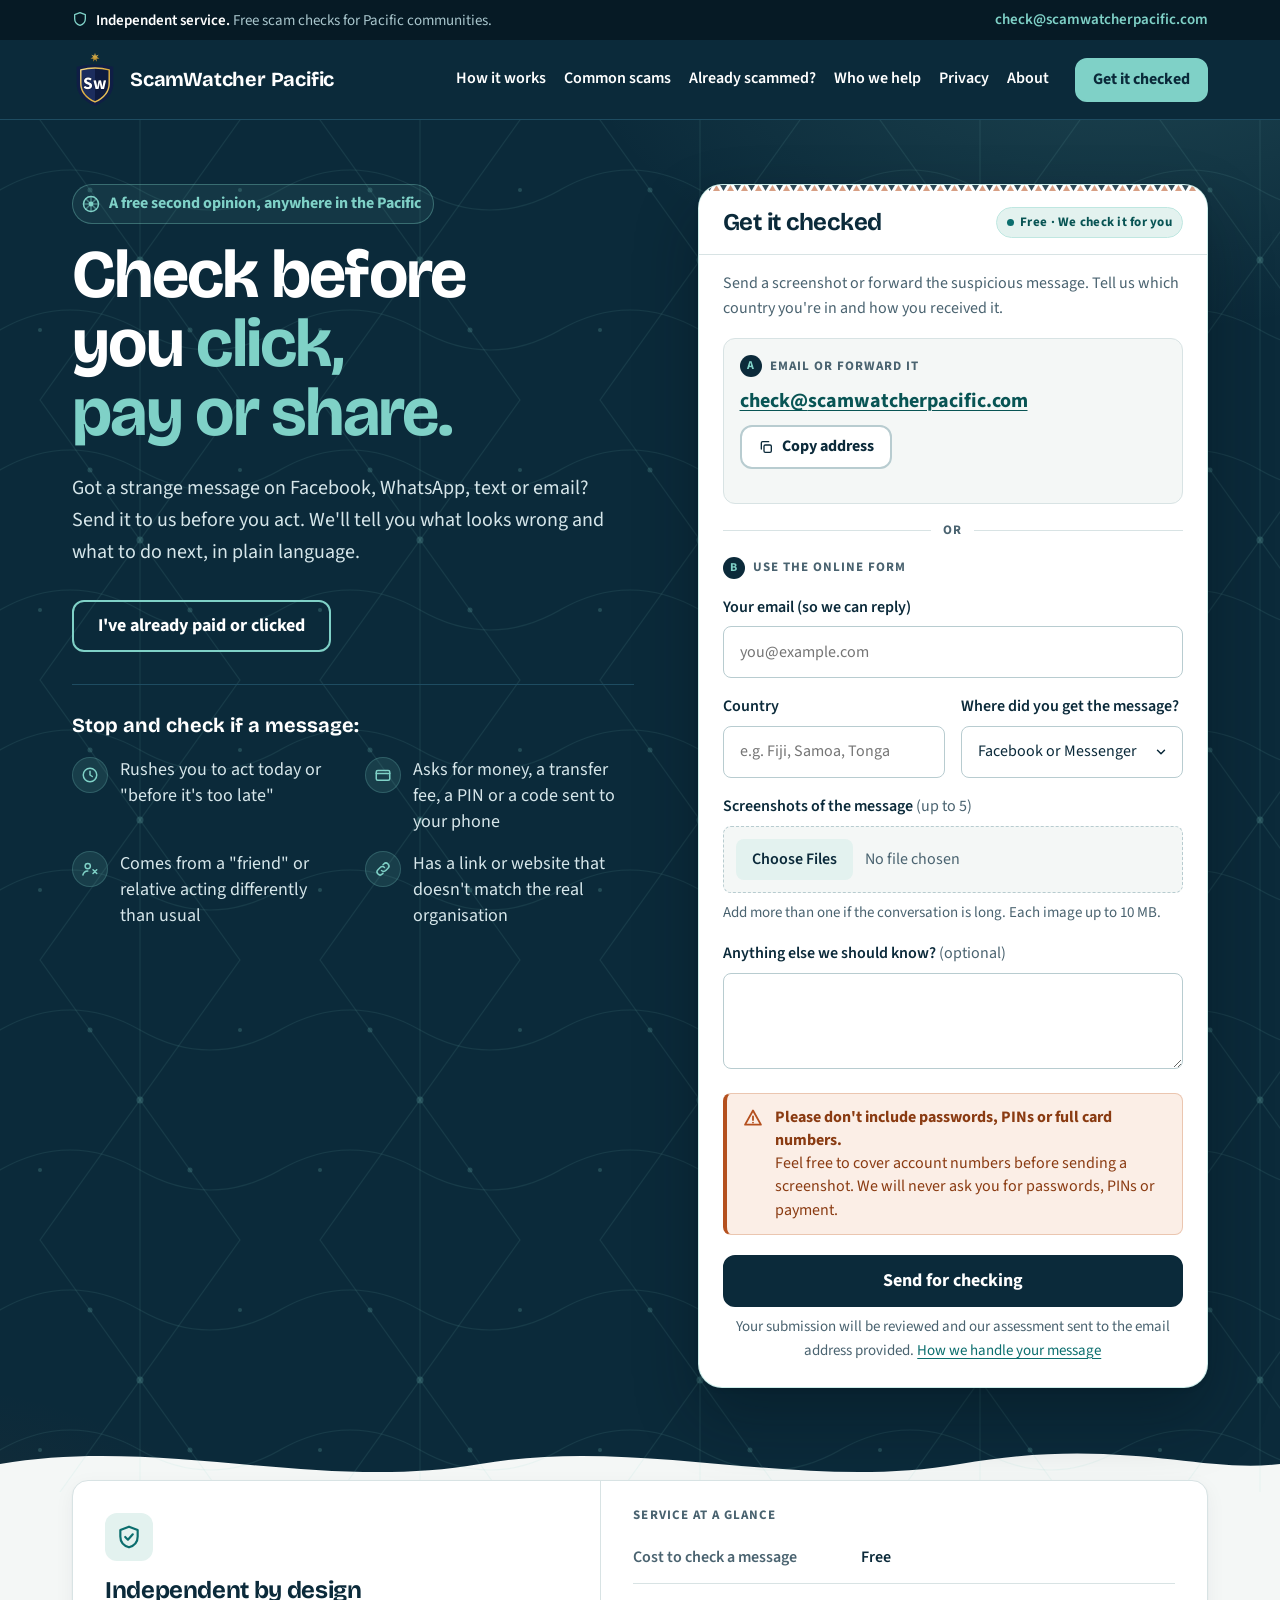
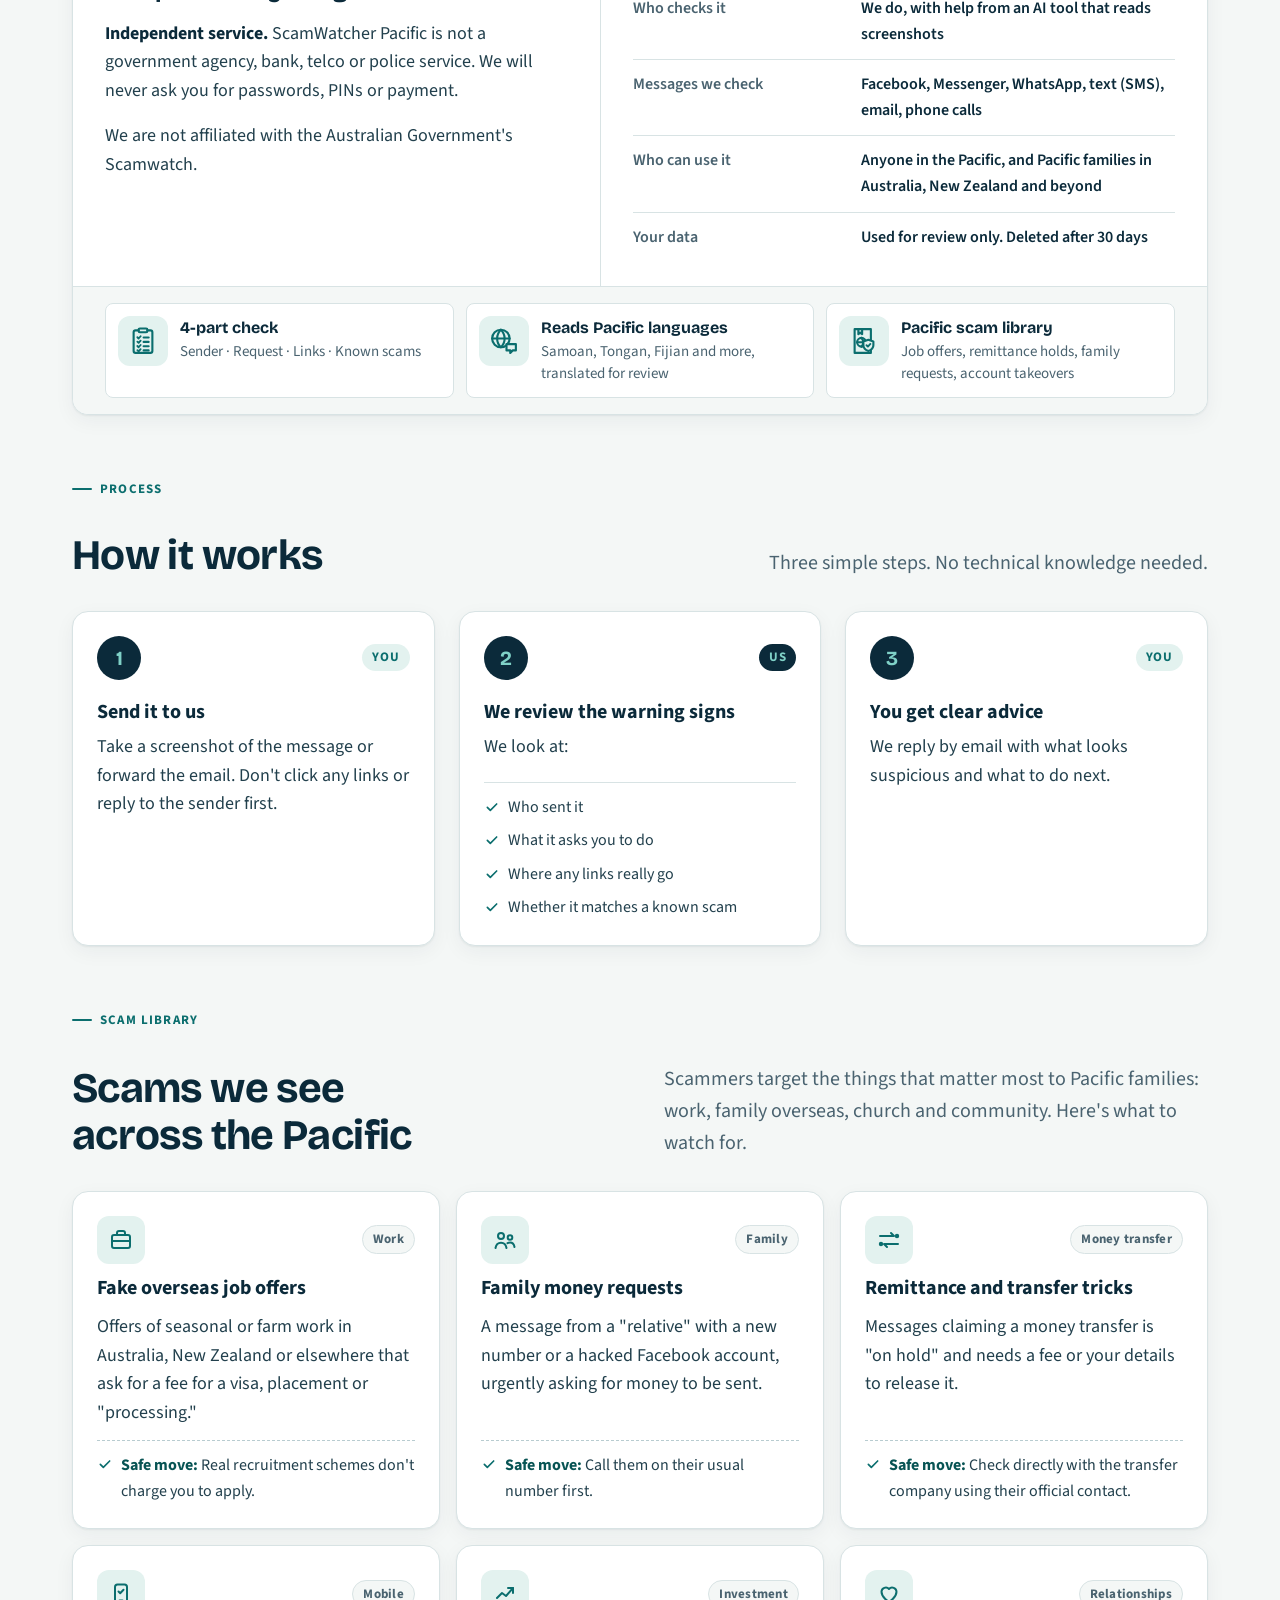
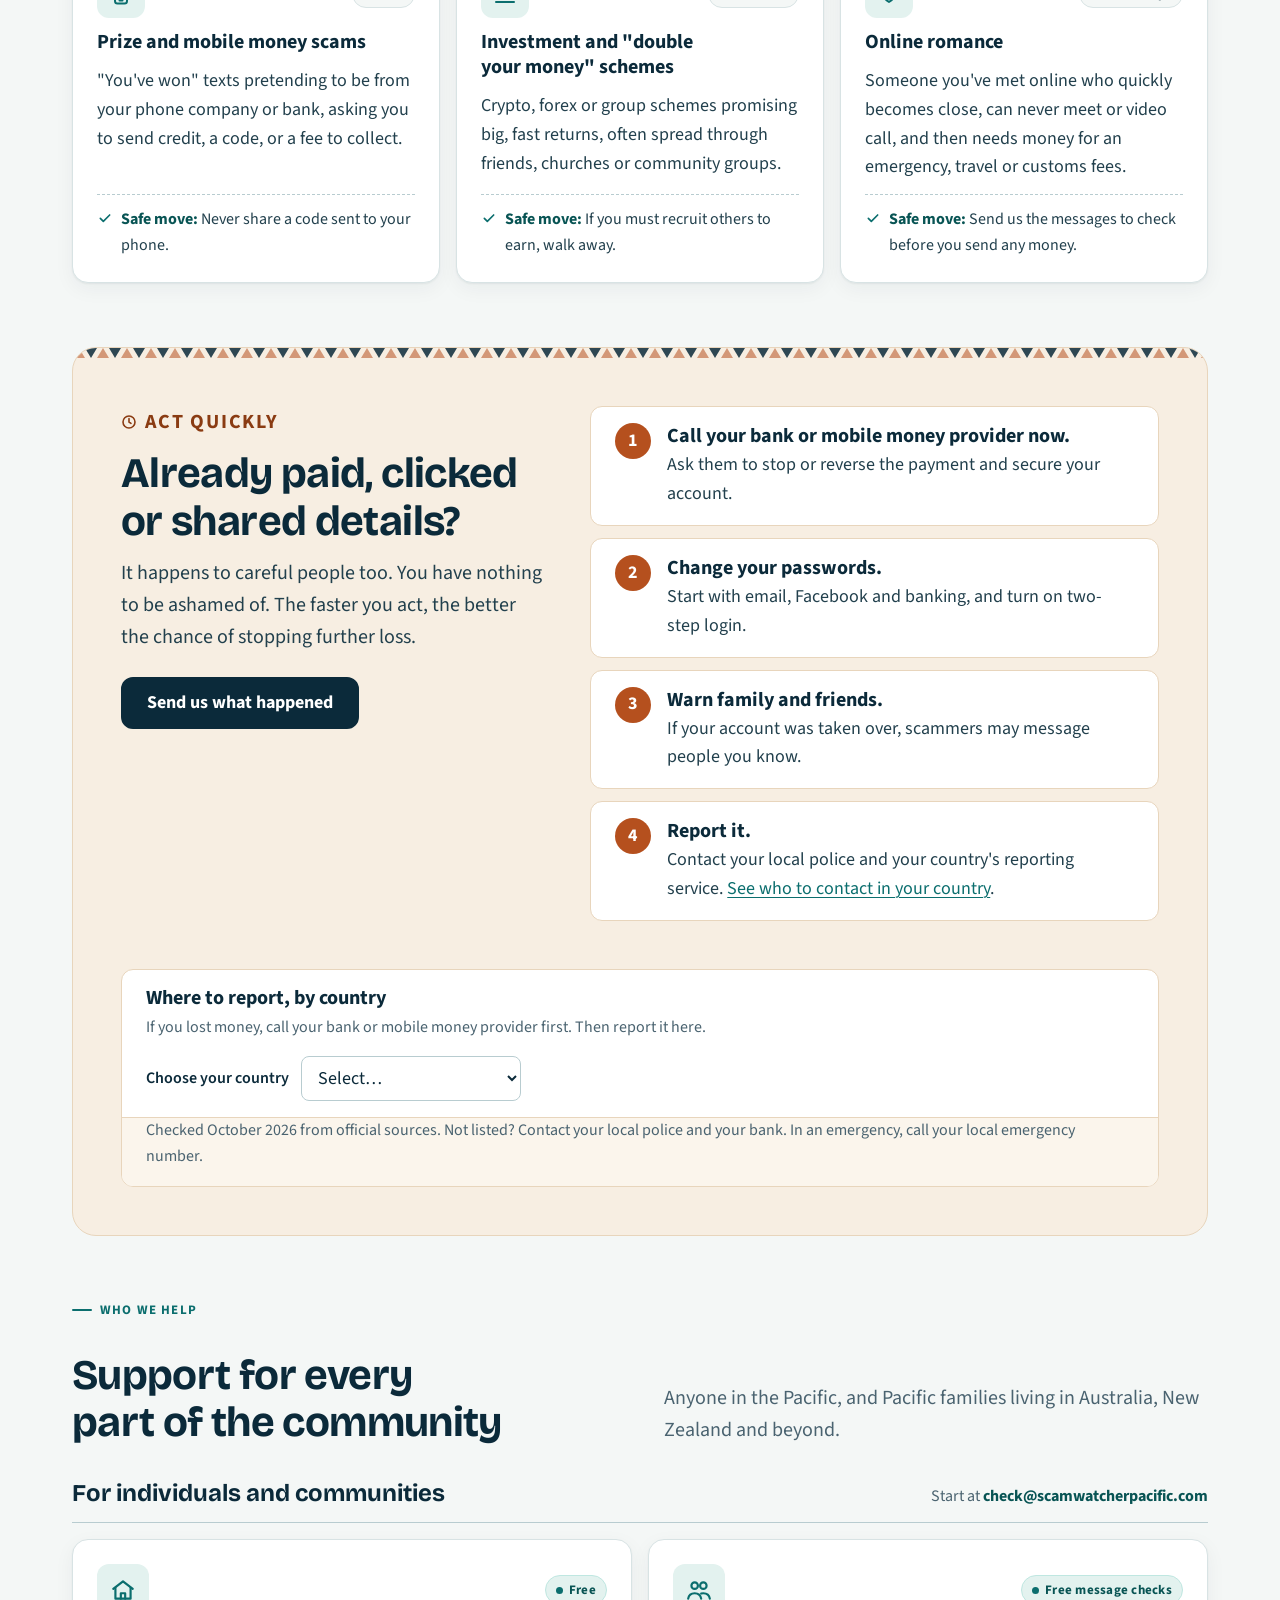
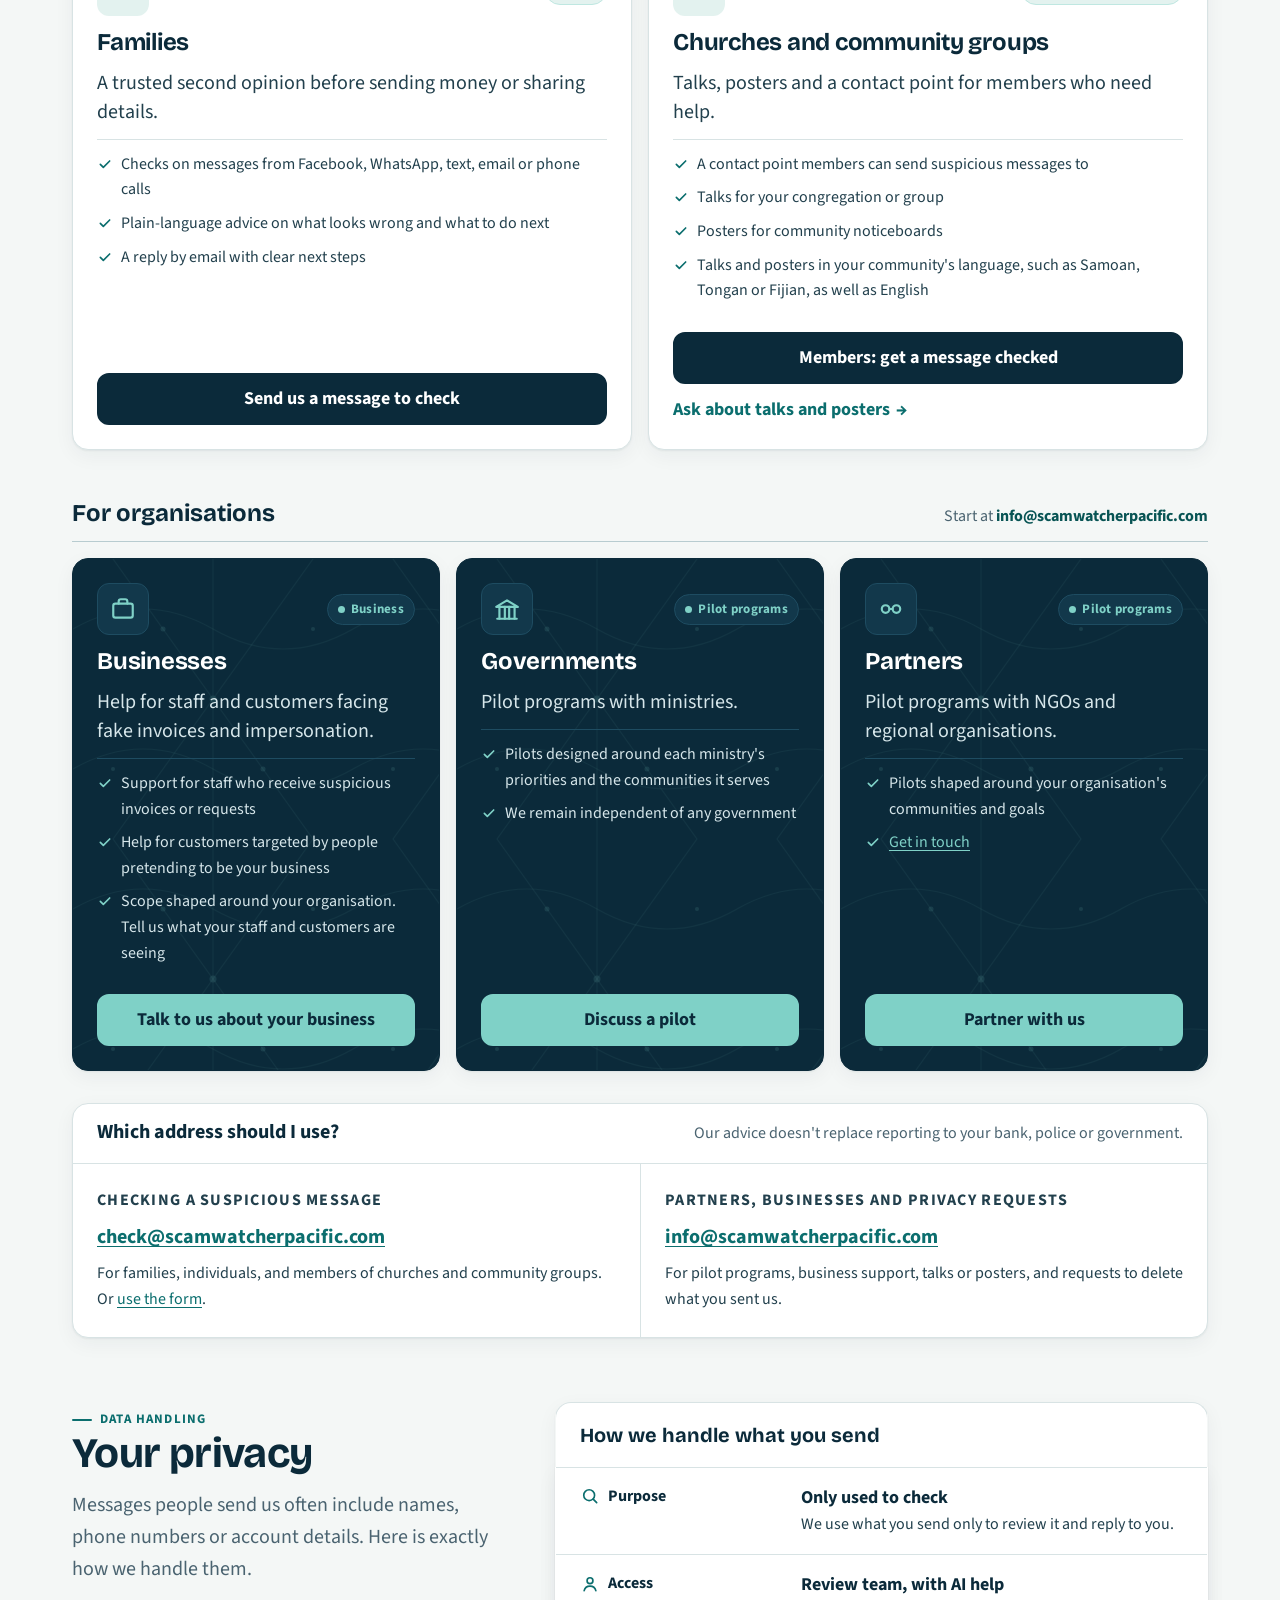
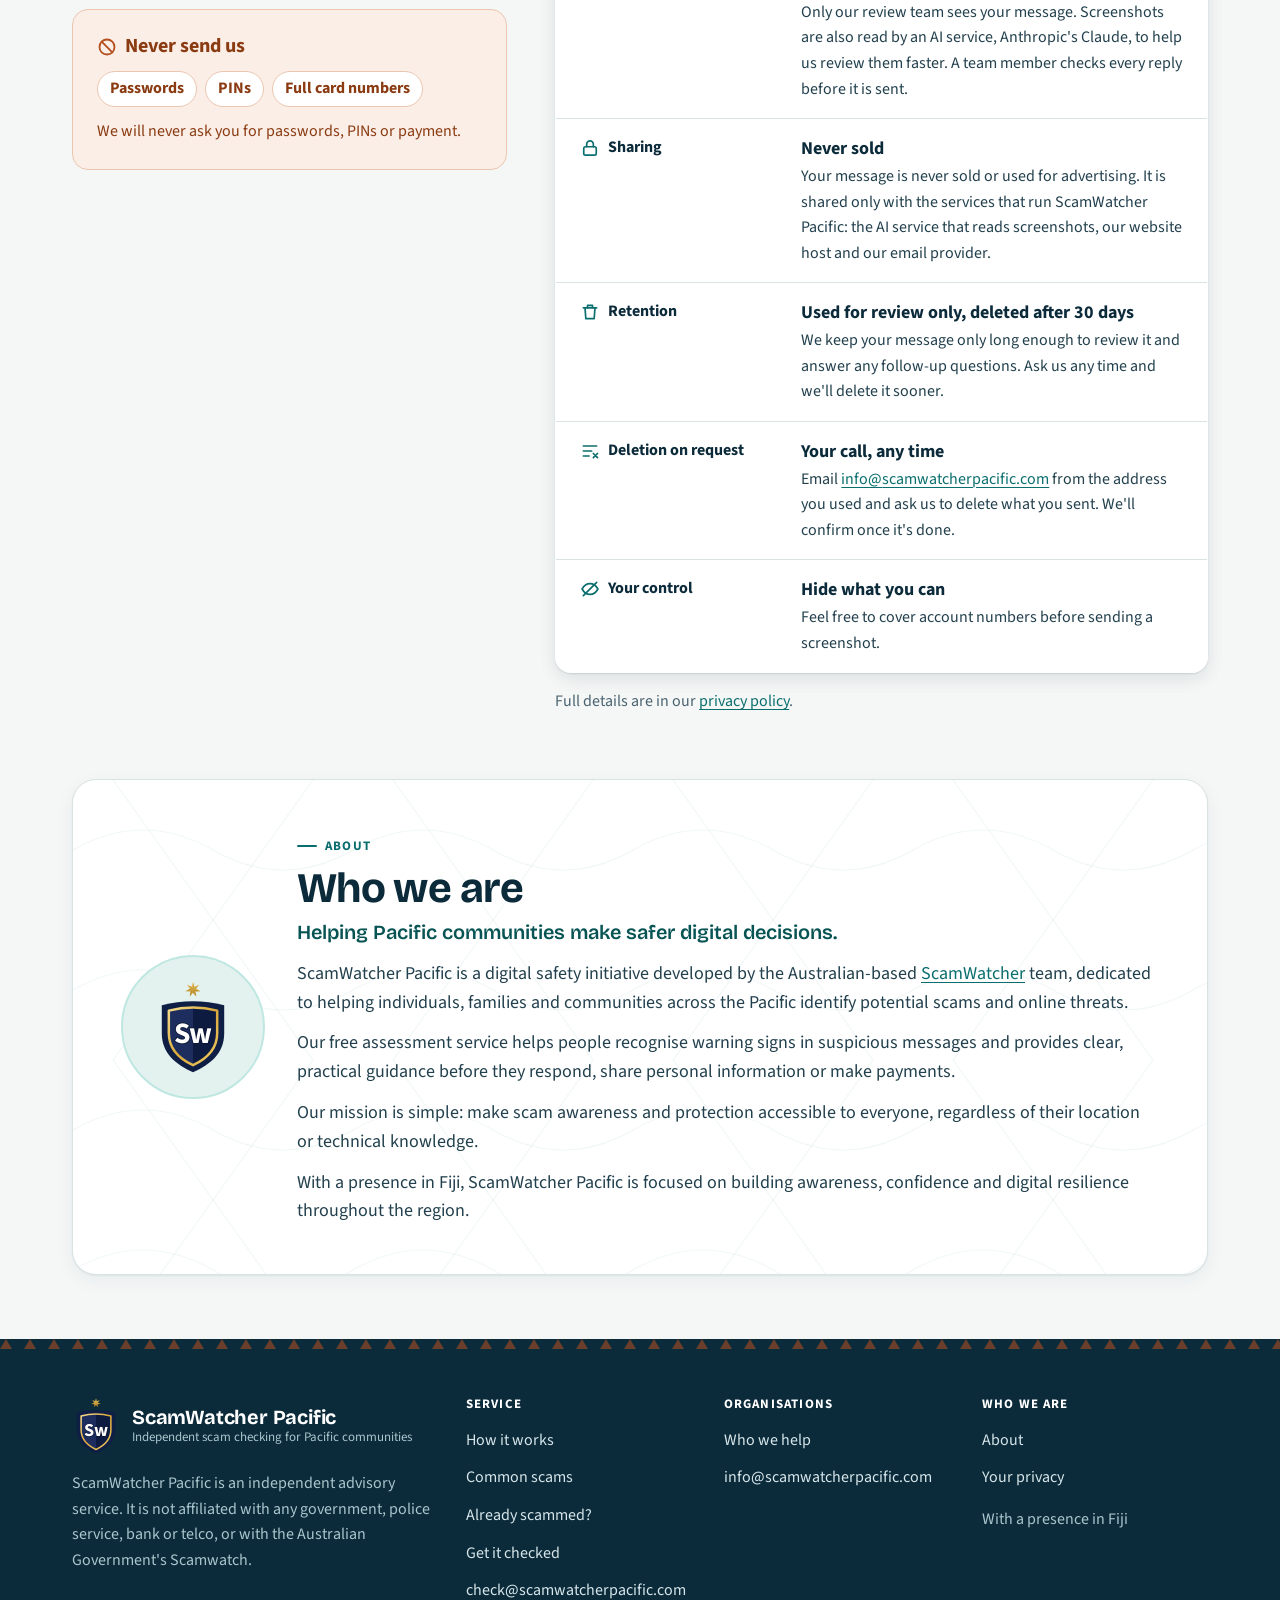
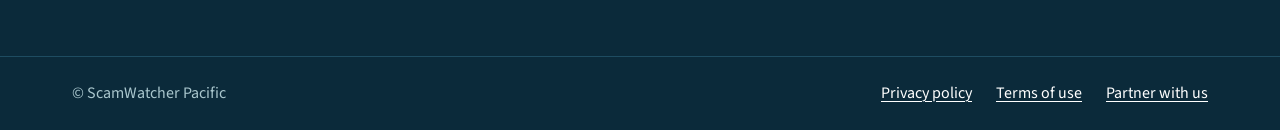
==== commit 76675515: "Website: email addresses wrap at the @ instead of mid-word Co-Authored-By: Claude Opus 5.5 <noreply@" ====
--- a/site/index.html
+++ b/site/index.html
@@ -224,7 +224,7 @@
 .route-label{display:flex;align-items:center;gap:var(--s2);font-size:var(--fs-2xs);font-weight:700;letter-spacing:.08em;text-transform:uppercase;color:var(--muted);margin-bottom:var(--s2)}
 .route-num{display:inline-flex;align-items:center;justify-content:center;width:22px;height:22px;border-radius:50%;background:var(--ocean);color:var(--lagoon);font-size:.75rem;letter-spacing:0}
 .route-row{display:flex;flex-wrap:wrap;align-items:center;gap:var(--s2) var(--s3);justify-content:space-between}
-.route-email{font-size:var(--fs-md);font-weight:700;overflow-wrap:anywhere;color:var(--teal-dark)}
+.route-email{font-size:var(--fs-md);font-weight:700;overflow-wrap:break-word;color:var(--teal-dark)}
 .route-email:hover{color:var(--ocean)}
 .copy-btn{display:none}
 .has-clipboard .copy-btn{display:inline-flex}
@@ -392,7 +392,7 @@
 .route-opt{display:flex;flex-direction:column;gap:var(--s2);padding:var(--s5)}
 .route-opt + .route-opt{border-top:1px solid var(--line)}
 .route-opt .route-label{margin:0}
-.route-opt a.big{font-size:var(--fs-md);font-weight:700;overflow-wrap:anywhere}
+.route-opt a.big{font-size:var(--fs-md);font-weight:700;overflow-wrap:break-word}
 .route-opt p{color:var(--ink);font-size:var(--fs-sm)}
 
 /* ==========================================================
@@ -444,7 +444,7 @@
 .footer-brand p{max-width:440px;margin-top:var(--s4)}
 .footer-col h2{font-family:var(--body);font-size:var(--fs-2xs);font-weight:700;color:#fff;margin-bottom:var(--s3);letter-spacing:.09em;text-transform:uppercase}
 .footer-col ul{list-style:none;display:flex;flex-direction:column;gap:var(--s1)}
-.footer-col a{color:var(--on-dark);text-decoration:none;display:inline-block;padding-block:var(--s1);overflow-wrap:anywhere}
+.footer-col a{color:var(--on-dark);text-decoration:none;display:inline-block;padding-block:var(--s1);overflow-wrap:break-word}
 .footer-col a:hover{color:#fff;text-decoration:underline}
 .footer-col .placeholder{background:transparent;border-color:var(--ocean-3);color:var(--on-dark-muted);justify-content:flex-start;min-height:44px;margin-top:var(--s2)}
 .footer-bottom{border-top:1px solid var(--ocean-3)}
@@ -546,7 +546,7 @@
 <div class="util">
   <div class="wrap">
     <p><svg width="16" height="16" viewBox="0 0 24 24" fill="none" stroke="#7FD1C7" stroke-width="2" stroke-linecap="round" stroke-linejoin="round" aria-hidden="true"><path d="M12 2.5l8 3v6c0 5-3.4 8.6-8 10-4.6-1.4-8-5-8-10v-6z"/></svg><span><strong>Independent service.</strong> Free scam checks for Pacific communities.</span></p>
-    <a href="mailto:check@scamwatcherpacific.com">check@scamwatcherpacific.com</a>
+    <a href="mailto:check@scamwatcherpacific.com">check@<wbr>scamwatcherpacific.com</a>
   </div>
 </div>
 
@@ -618,7 +618,7 @@
       <div class="route">
         <p class="route-label"><span class="route-num" aria-hidden="true">A</span>Email or forward it</p>
         <div class="route-row">
-          <a class="route-email" href="mailto:check@scamwatcherpacific.com">check@scamwatcherpacific.com</a>
+          <a class="route-email" href="mailto:check@scamwatcherpacific.com">check@<wbr>scamwatcherpacific.com</a>
           <button class="btn btn-line btn-sm copy-btn" type="button" data-copy="check@scamwatcherpacific.com">
             <svg width="16" height="16" viewBox="0 0 24 24" fill="none" stroke="currentColor" stroke-width="2" stroke-linecap="round" stroke-linejoin="round" aria-hidden="true"><rect x="9" y="9" width="11" height="11" rx="2"/><path d="M5 15V6a2 2 0 0 1 2-2h9"/></svg>
             Copy address
@@ -892,7 +892,7 @@
     <div class="tier-group" aria-labelledby="tier-public">
       <div class="tier-head">
         <h3 id="tier-public">For individuals and communities</h3>
-        <p>Start at <code>check@scamwatcherpacific.com</code></p>
+        <p>Start at <code>check@<wbr>scamwatcherpacific.com</code></p>
       </div>
       <ul class="grid grid-2 audience">
         <li class="card aud aud-community">
@@ -933,7 +933,7 @@
     <div class="tier-group" aria-labelledby="tier-org">
       <div class="tier-head">
         <h3 id="tier-org">For organisations</h3>
-        <p>Start at <code>info@scamwatcherpacific.com</code></p>
+        <p>Start at <code>info@<wbr>scamwatcherpacific.com</code></p>
       </div>
       <ul class="grid grid-3 audience">
         <li class="card aud aud-org">
@@ -987,12 +987,12 @@
       <div class="routing-grid">
         <div class="route-opt">
           <p class="route-label">Checking a suspicious message</p>
-          <a class="big" href="mailto:check@scamwatcherpacific.com">check@scamwatcherpacific.com</a>
+          <a class="big" href="mailto:check@scamwatcherpacific.com">check@<wbr>scamwatcherpacific.com</a>
           <p>For families, individuals, and members of churches and community groups. Or <a href="#check">use the form</a>.</p>
         </div>
         <div class="route-opt">
           <p class="route-label">Partners, businesses and privacy requests</p>
-          <a class="big" href="mailto:info@scamwatcherpacific.com">info@scamwatcherpacific.com</a>
+          <a class="big" href="mailto:info@scamwatcherpacific.com">info@<wbr>scamwatcherpacific.com</a>
           <p>For pilot programs, business support, talks or posters, and requests to delete what you sent us.</p>
         </div>
       </div>
@@ -1042,7 +1042,7 @@
             </tr>
             <tr>
               <th scope="row"><span><svg width="20" height="20" viewBox="0 0 24 24" fill="none" stroke="#0B6E6E" stroke-width="2" stroke-linecap="round" stroke-linejoin="round" aria-hidden="true"><path d="M4 6h16M4 12h10M4 18h7"/><path d="M16 15l5 5M21 15l-5 5"/></svg>Deletion on request</span></th>
-              <td><strong>Your call, any time</strong>Email <a href="mailto:info@scamwatcherpacific.com?subject=Please%20delete%20what%20I%20sent">info@scamwatcherpacific.com</a> from the address you used and ask us to delete what you sent. We'll confirm once it's done.</td>
+              <td><strong>Your call, any time</strong>Email <a href="mailto:info@scamwatcherpacific.com?subject=Please%20delete%20what%20I%20sent">info@<wbr>scamwatcherpacific.com</a> from the address you used and ask us to delete what you sent. We'll confirm once it's done.</td>
             </tr>
             <tr>
               <th scope="row"><span><svg width="20" height="20" viewBox="0 0 24 24" fill="none" stroke="#0B6E6E" stroke-width="2" stroke-linecap="round" stroke-linejoin="round" aria-hidden="true"><path d="M2.5 12s3.5-6.5 9.5-6.5S21.5 12 21.5 12s-3.5 6.5-9.5 6.5S2.5 12 2.5 12z"/><path d="M4 20L20 4"/></svg>Your control</span></th>
@@ -1097,14 +1097,14 @@
         <li><a href="#scams">Common scams</a></li>
         <li><a href="#help">Already scammed?</a></li>
         <li><a href="#check">Get it checked</a></li>
-        <li><a href="mailto:check@scamwatcherpacific.com">check@scamwatcherpacific.com</a></li>
+        <li><a href="mailto:check@scamwatcherpacific.com">check@<wbr>scamwatcherpacific.com</a></li>
       </ul>
     </nav>
     <nav class="footer-col" aria-labelledby="f-org">
       <h2 id="f-org">Organisations</h2>
       <ul>
         <li><a href="#who">Who we help</a></li>
-        <li><a href="mailto:info@scamwatcherpacific.com">info@scamwatcherpacific.com</a></li>
+        <li><a href="mailto:info@scamwatcherpacific.com">info@<wbr>scamwatcherpacific.com</a></li>
       </ul>
     </nav>
     <div class="footer-col">
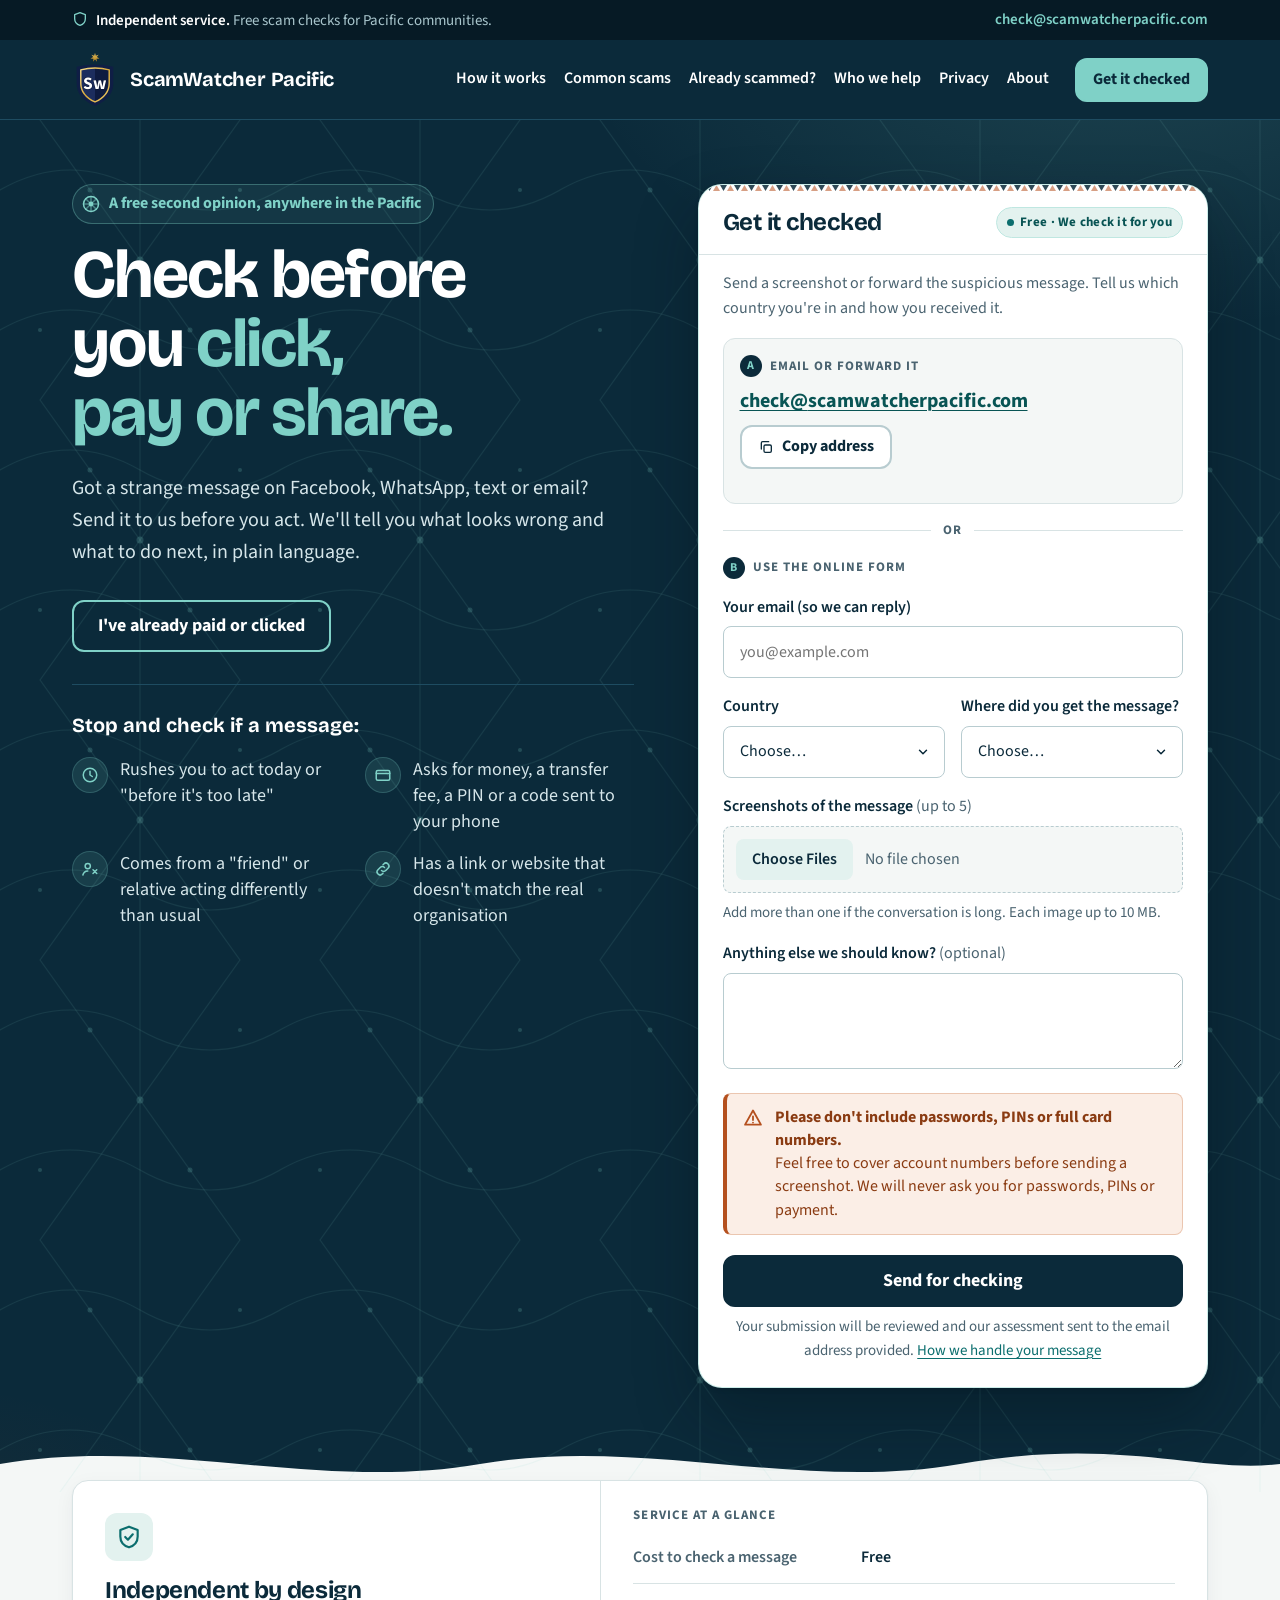
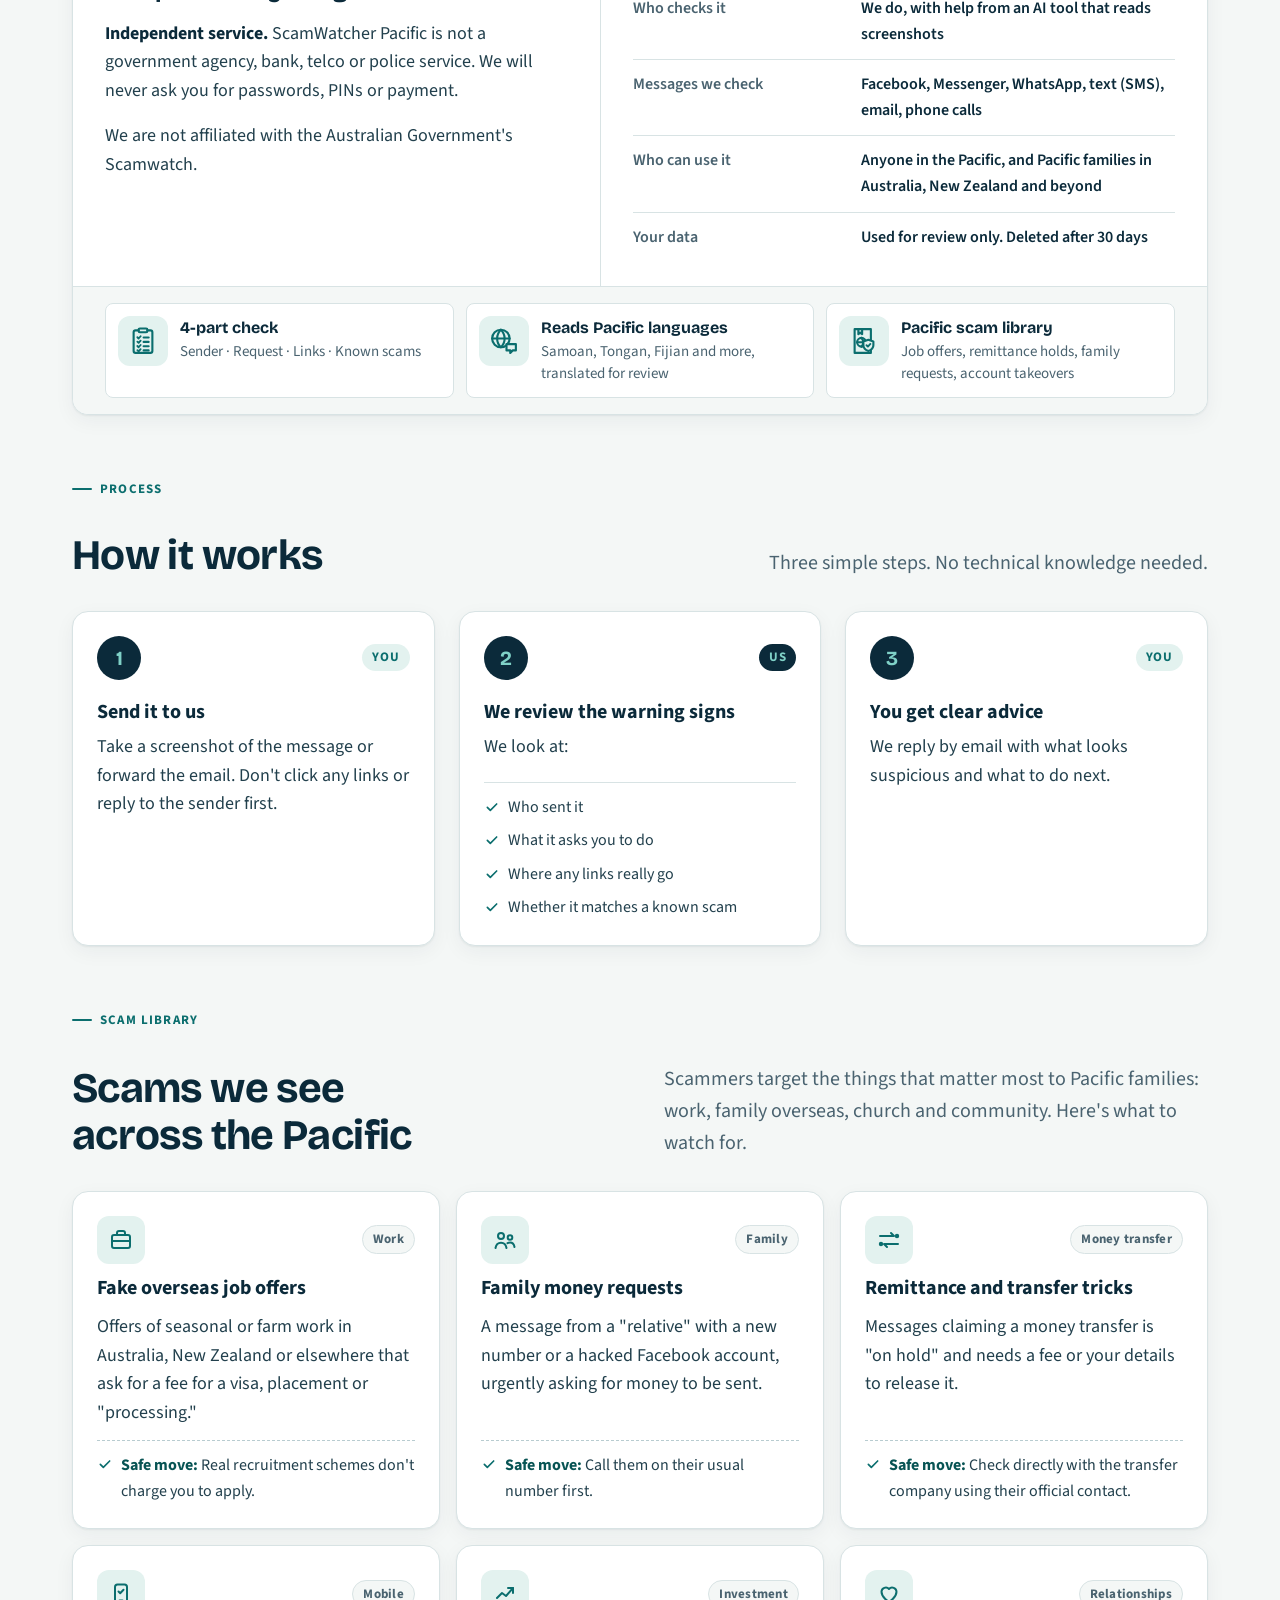
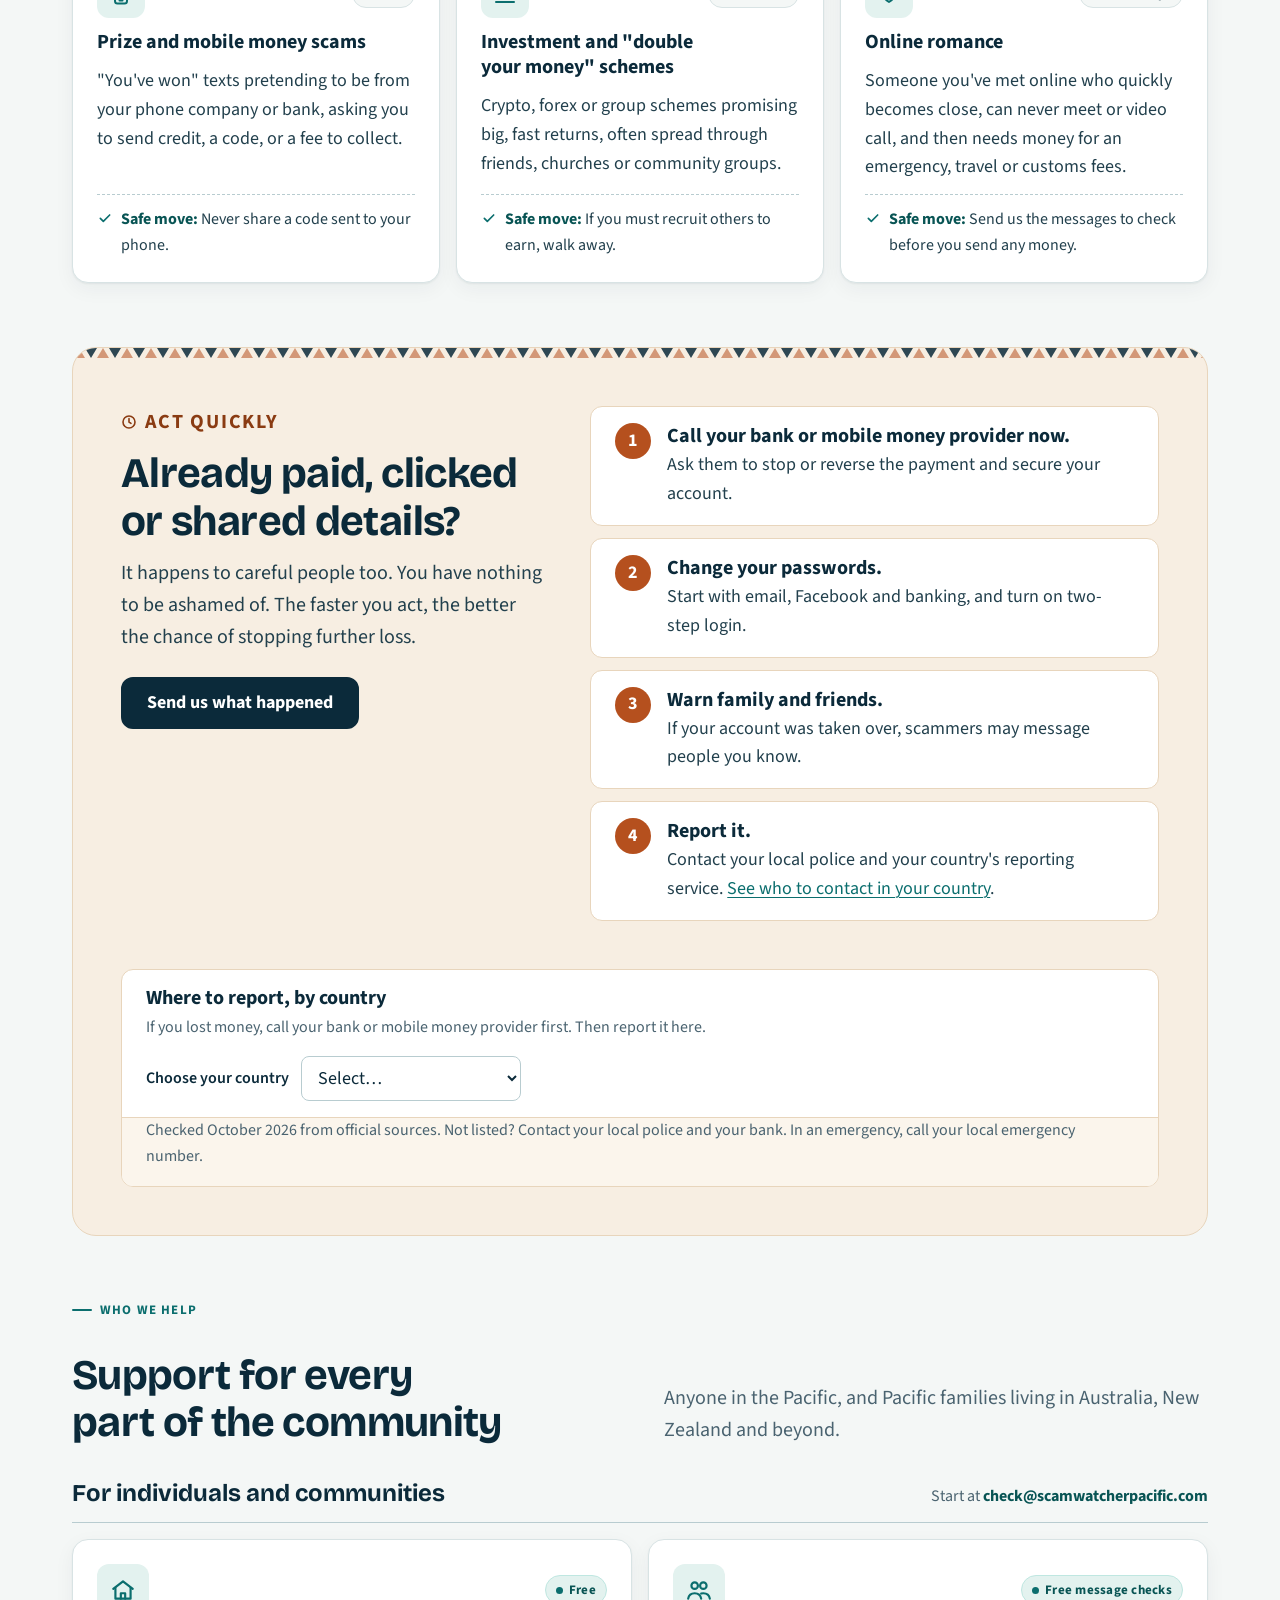
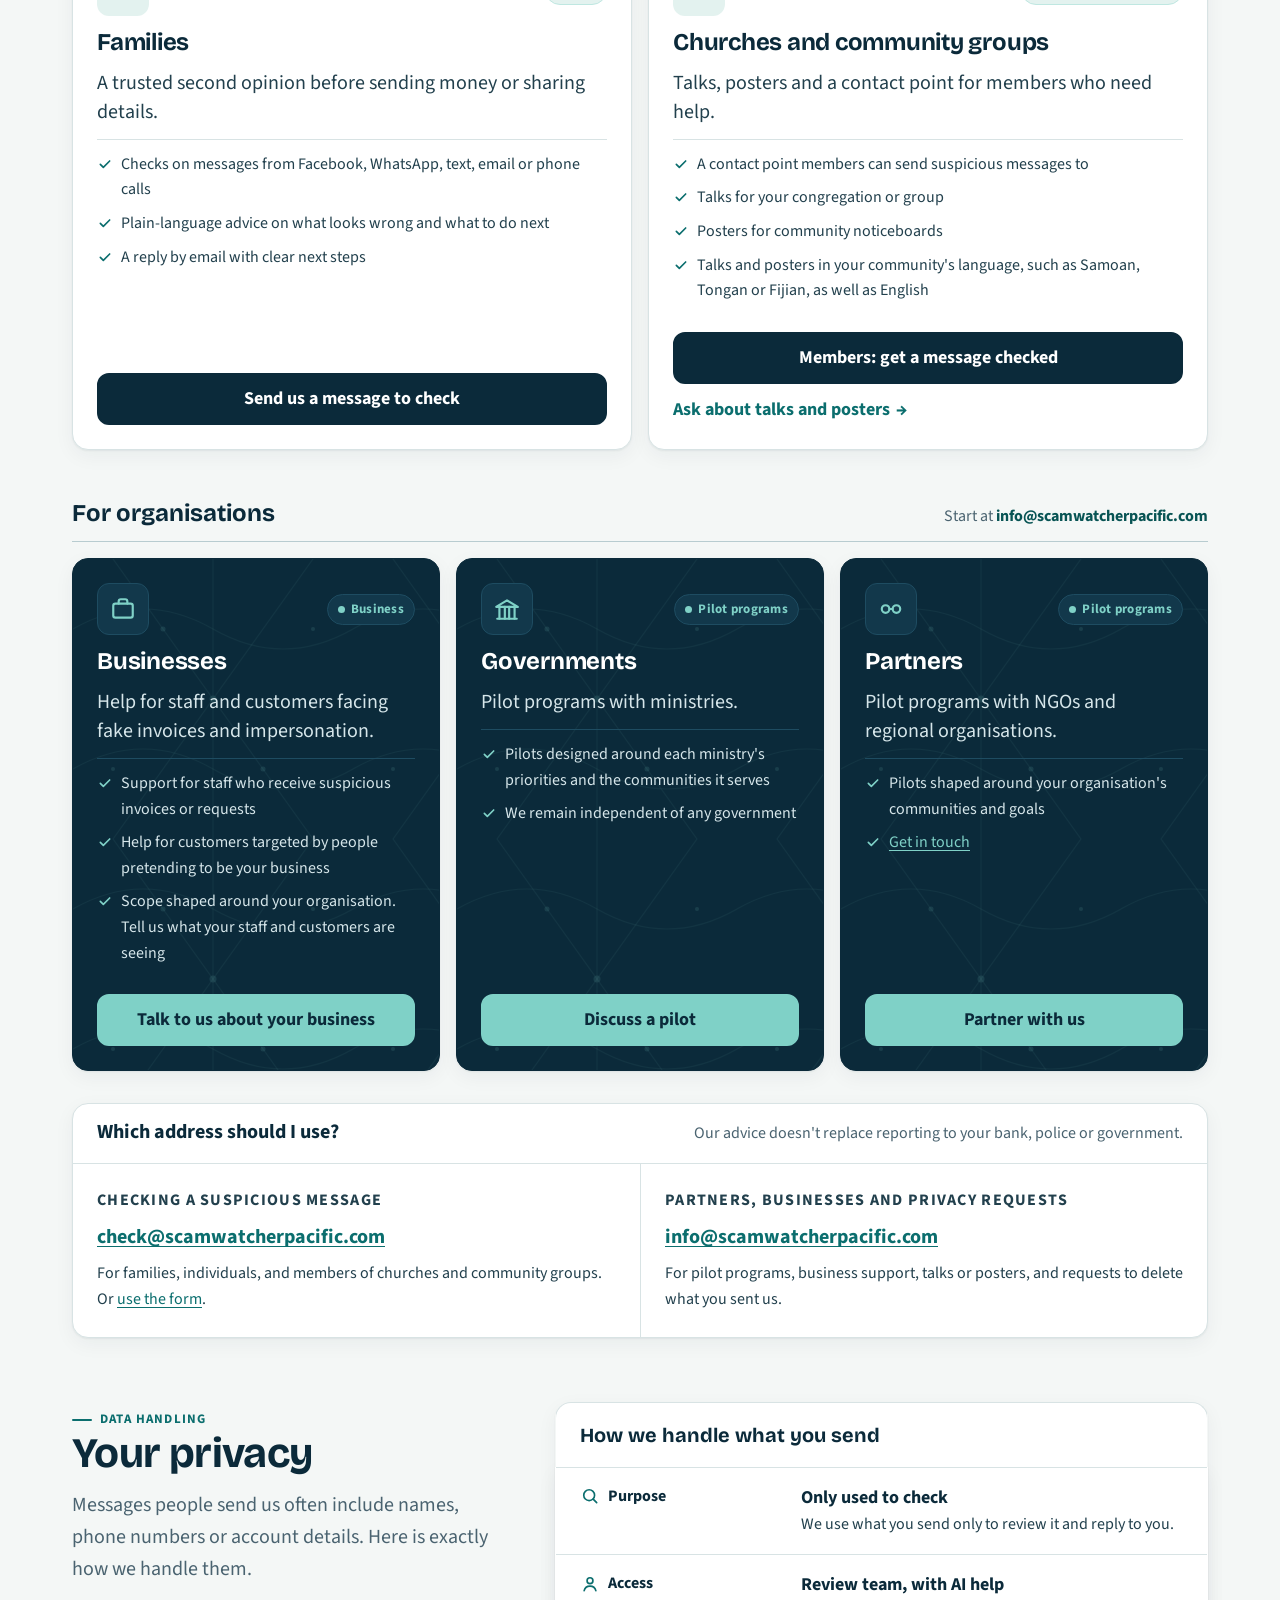
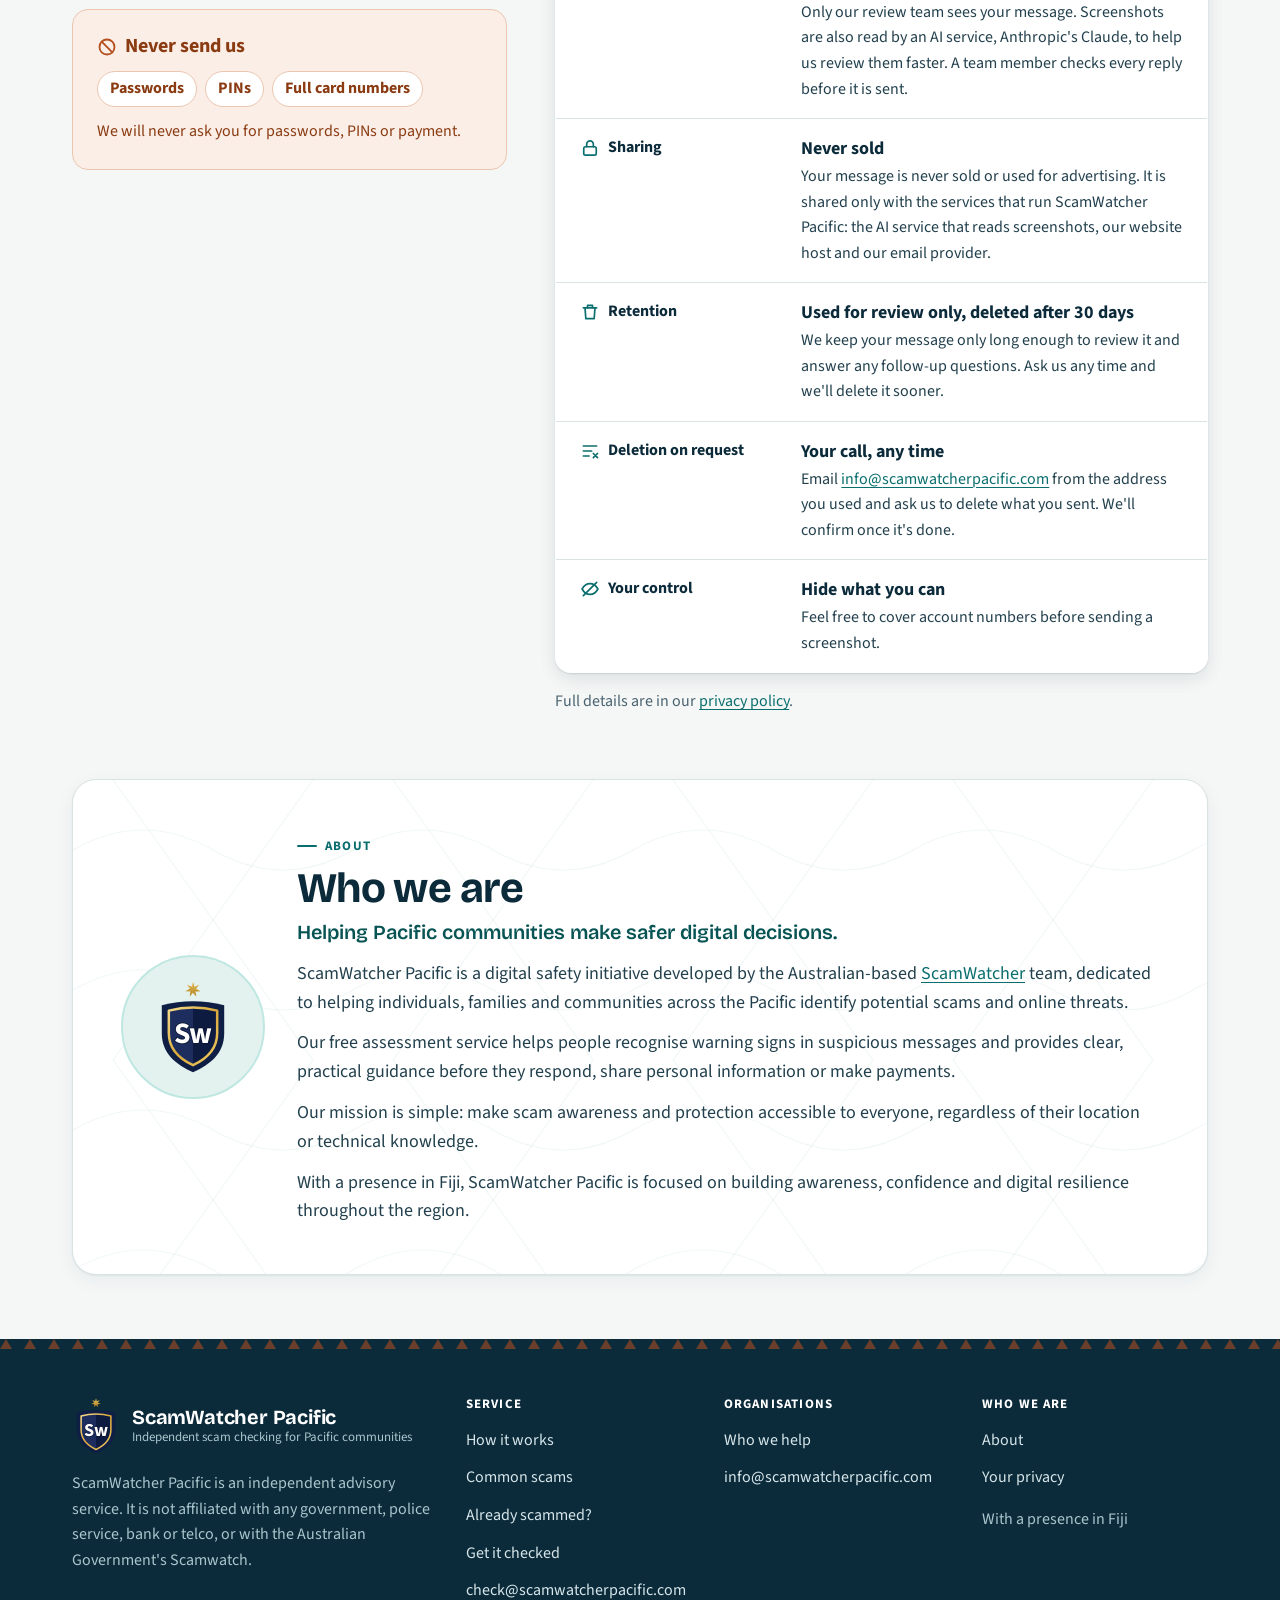
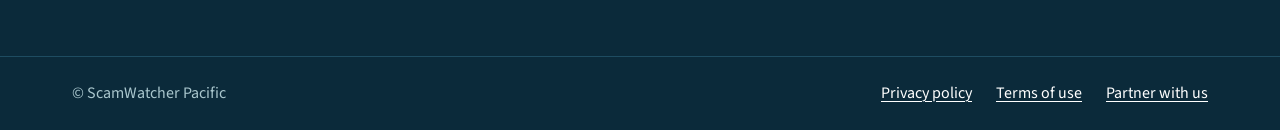
==== commit 8894774c: "Form: country dropdown and no default channel Country is a grouped dropdown (Pacific countries, then" ====
--- a/site/index.html
+++ b/site/index.html
@@ -643,11 +643,12 @@
         <div class="field-row">
           <div class="field">
             <label for="country">Country</label>
-            <input id="country" name="country" type="text" autocomplete="country-name" placeholder="e.g. Fiji, Samoa, Tonga">
+            <select id="country" name="country" autocomplete="country-name"><option value="">Choose…</option><optgroup label="Pacific"><option>Fiji</option><option>Samoa</option><option>Tonga</option><option>Papua New Guinea</option><option>Vanuatu</option><option>Solomon Islands</option><option>Kiribati</option><option>Tuvalu</option><option>Cook Islands</option><option>Niue</option><option>Nauru</option><option>American Samoa</option><option>Tokelau</option><option value="Other Pacific country">Other Pacific country</option></optgroup><optgroup label="Living overseas"><option>Australia</option><option>New Zealand</option><option>United States</option><option value="Other country">Other country</option></optgroup></select>
           </div>
           <div class="field">
             <label for="channel">Where did you get the message?</label>
             <select id="channel" name="channel">
+              <option value="">Choose…</option>
               <option>Facebook or Messenger</option>
               <option>WhatsApp</option>
               <option>Text message (SMS)</option>
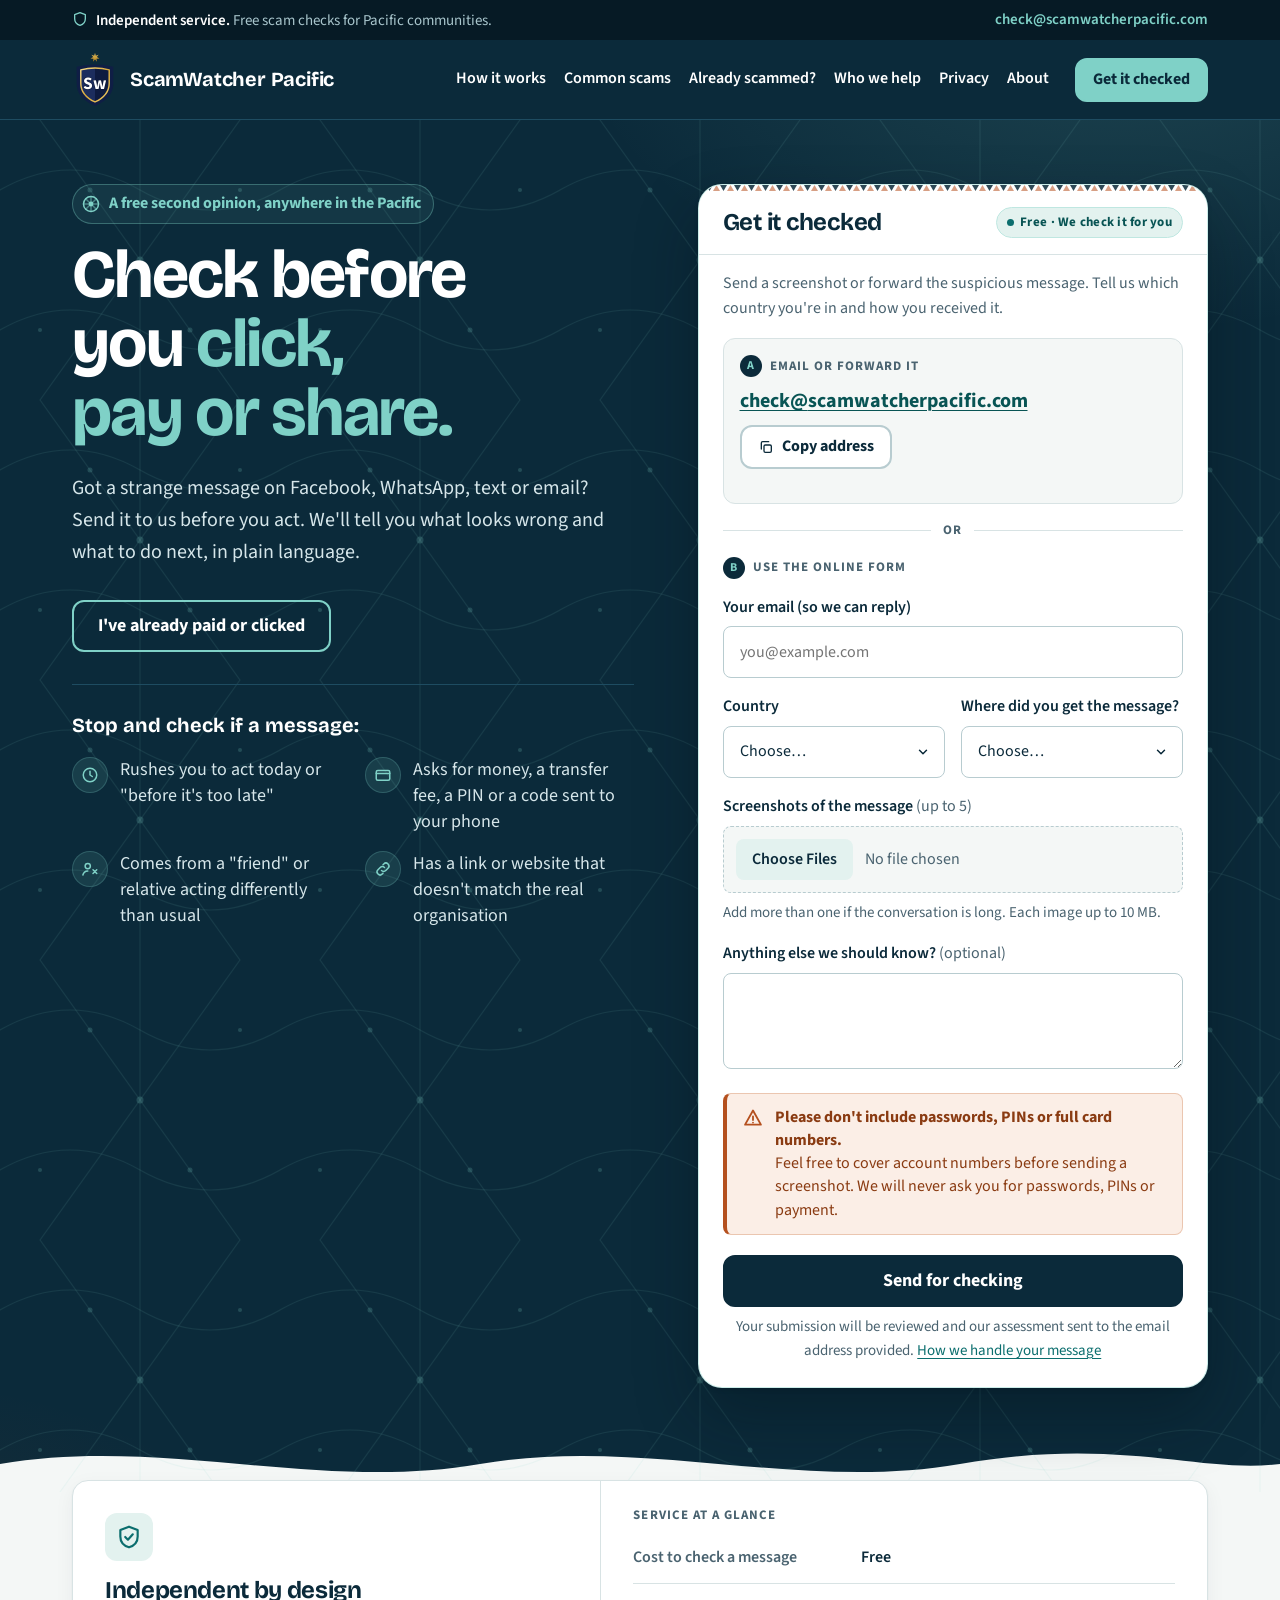
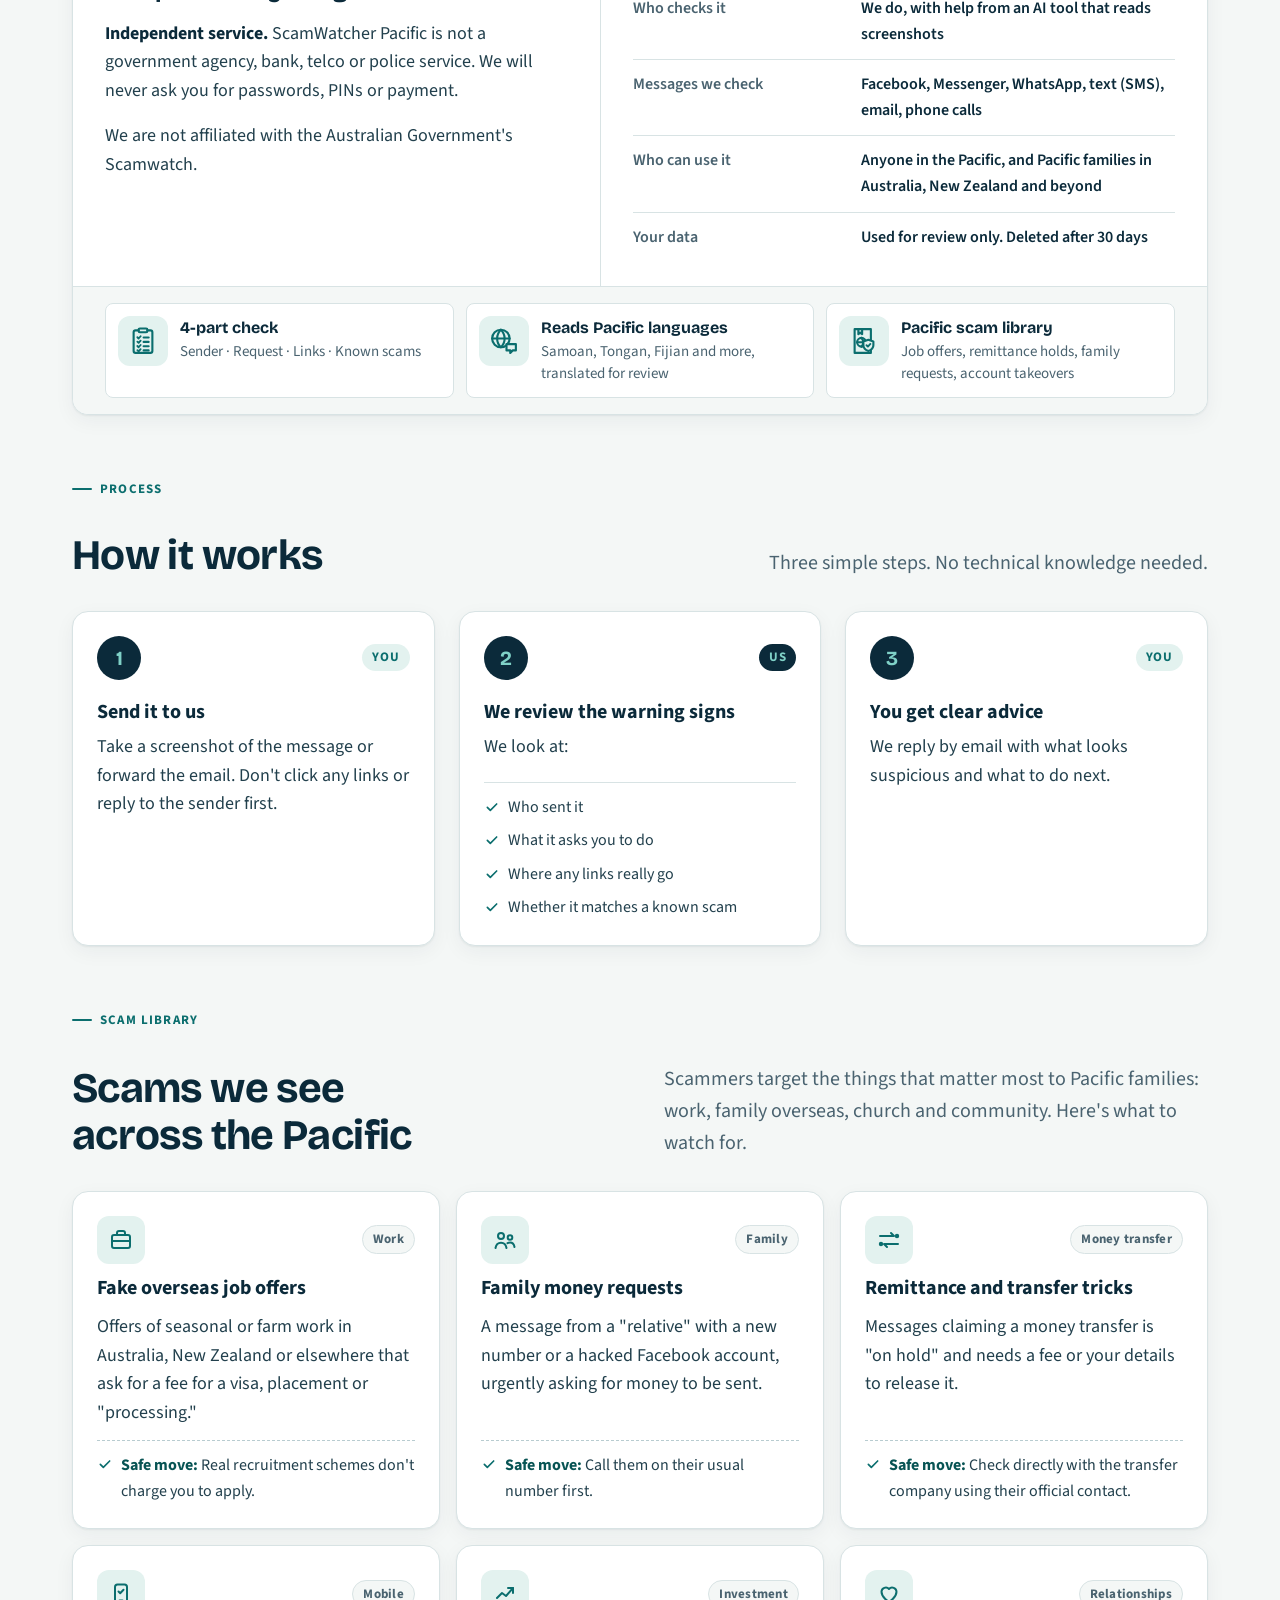
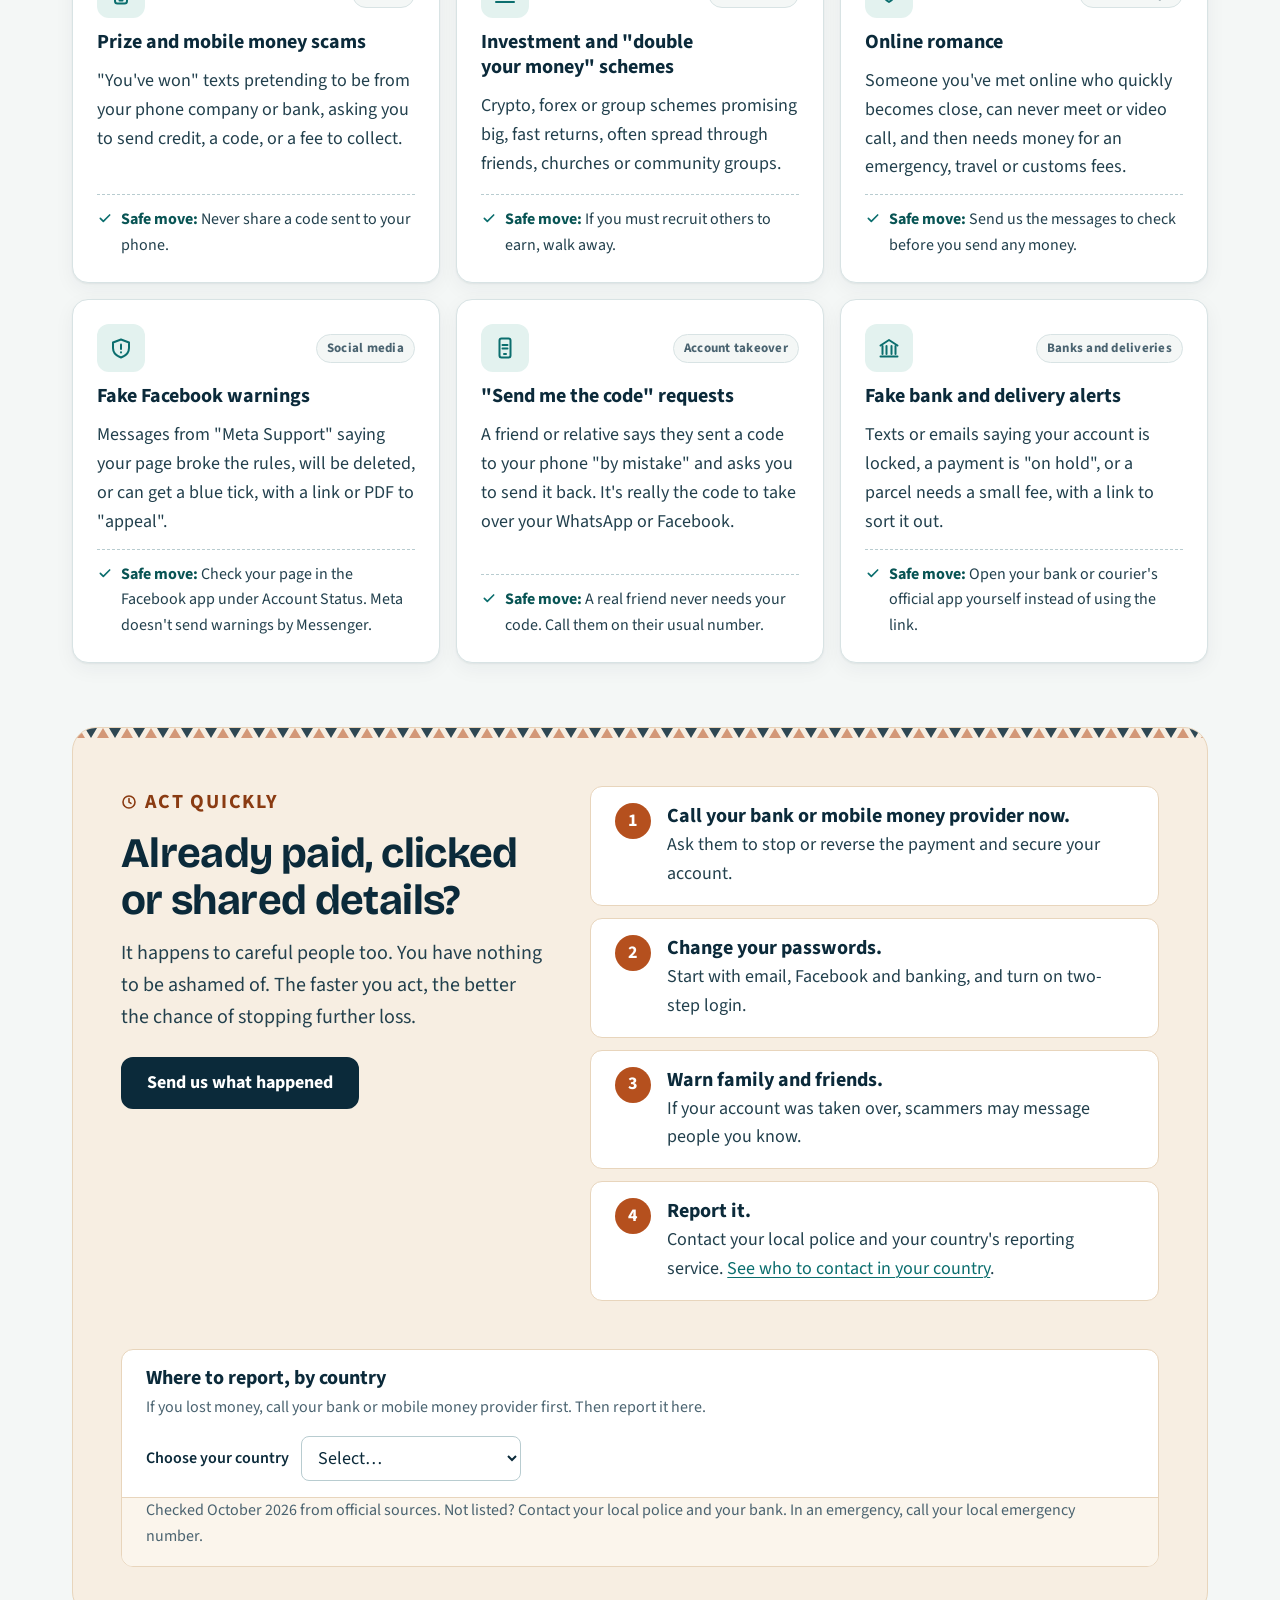
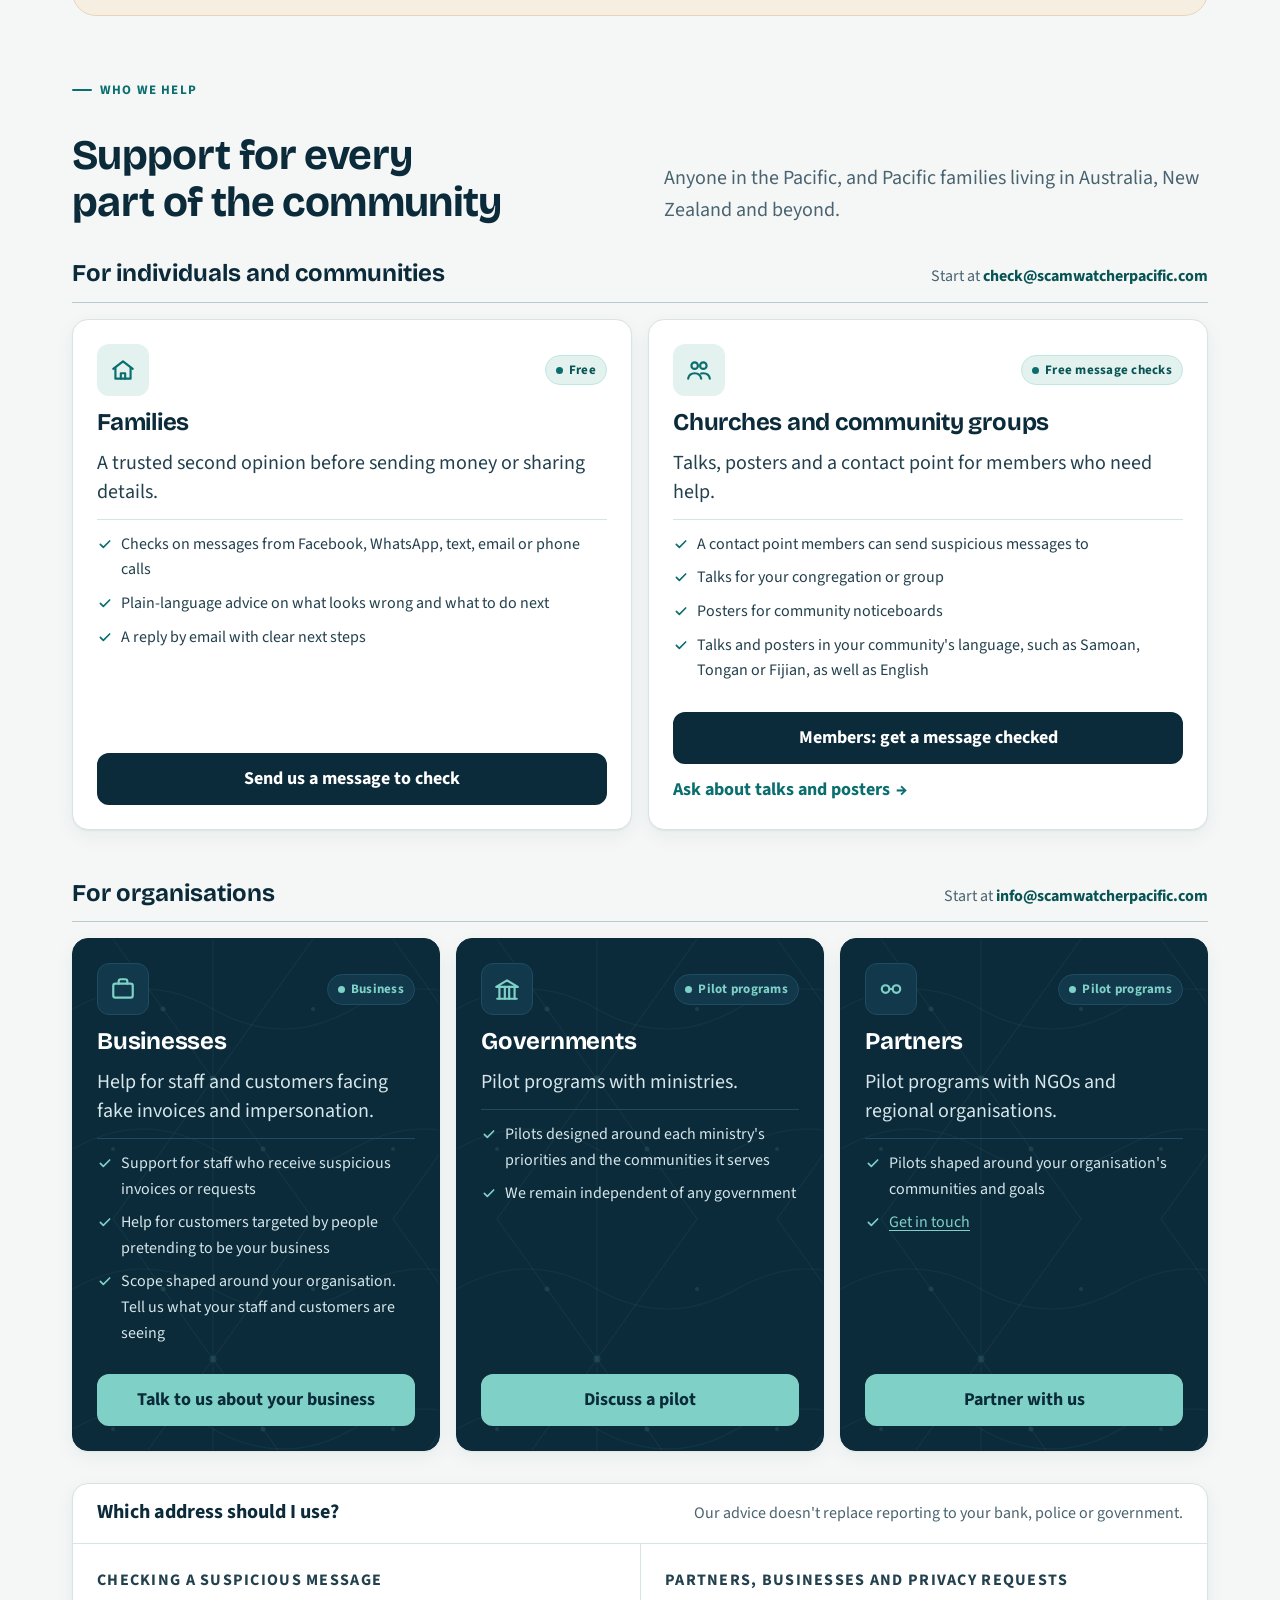
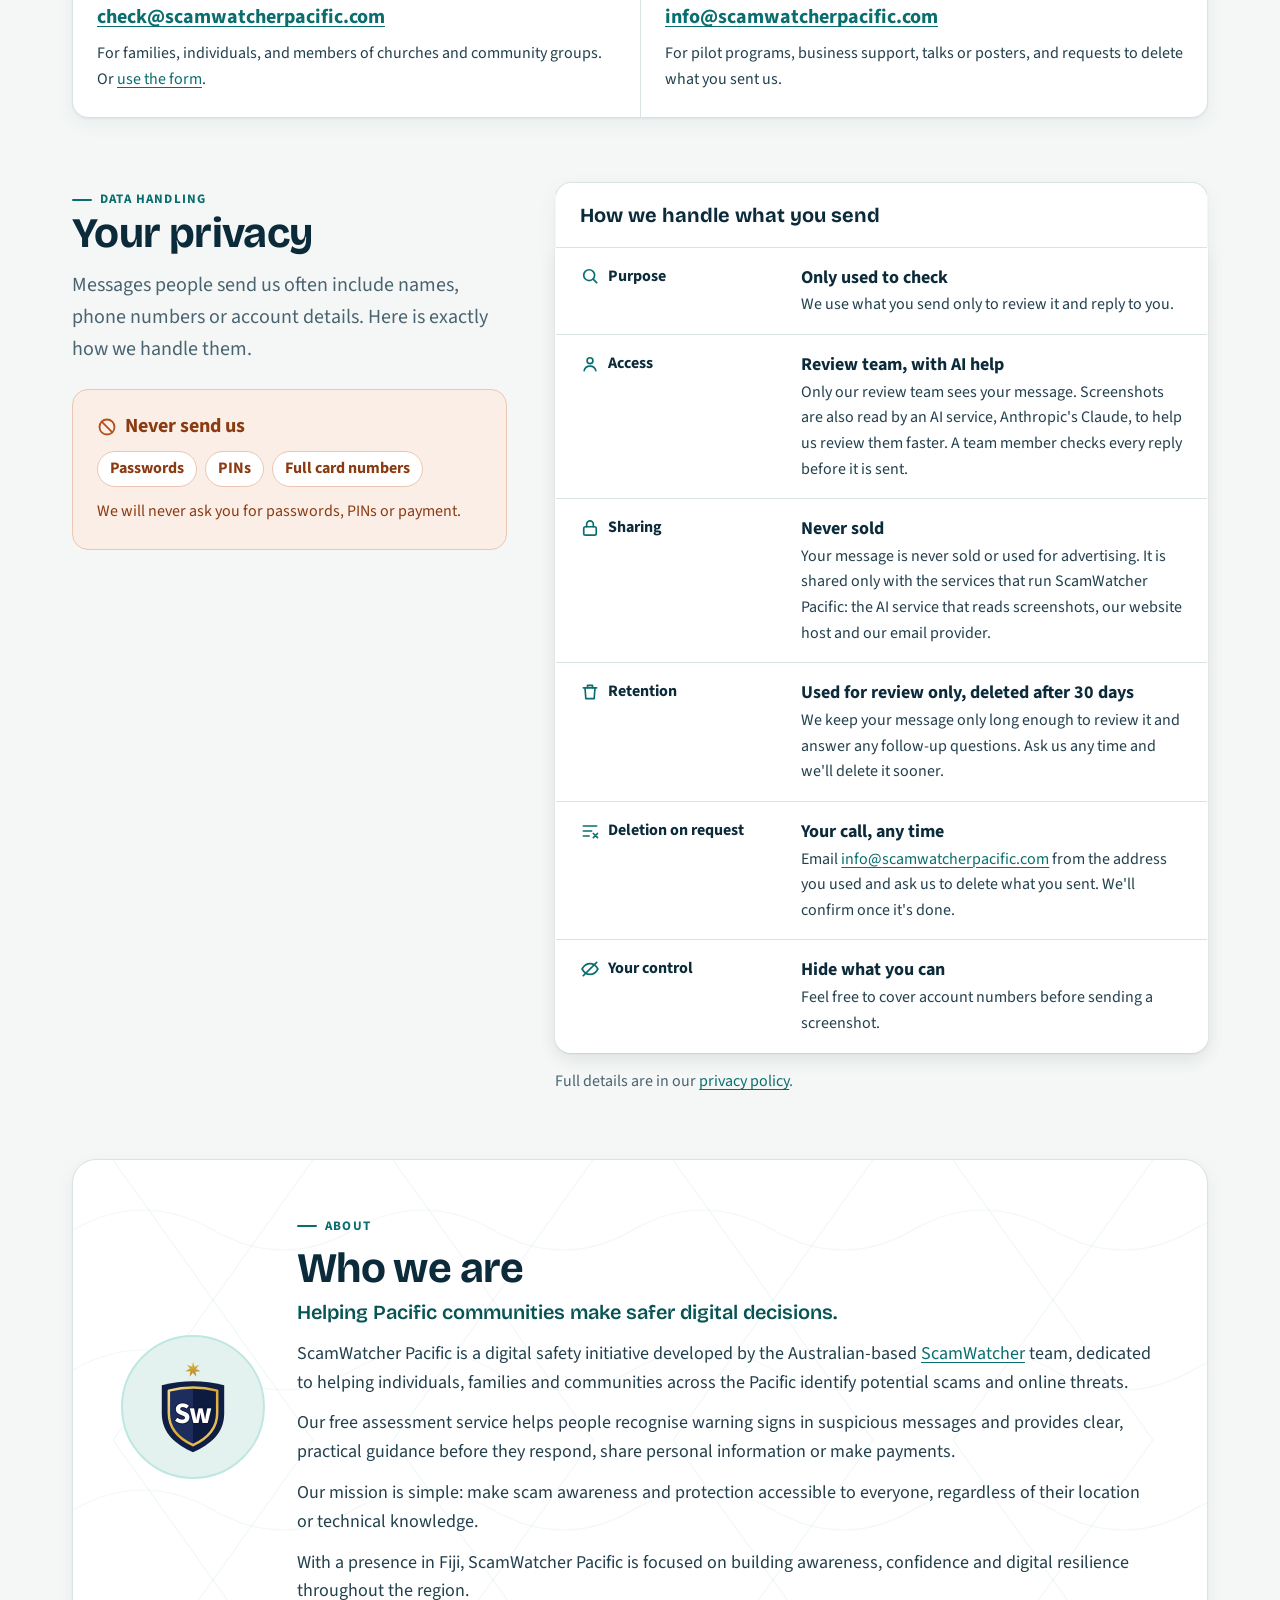
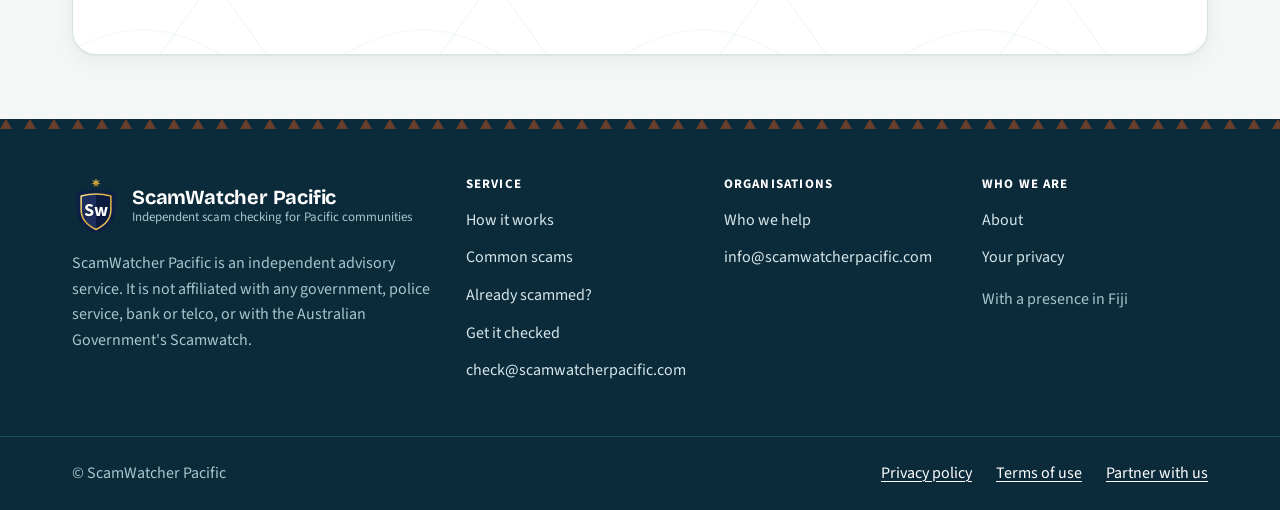
==== commit 7b968c00: "Website: add Facebook warning, code request and bank/delivery scam cards Nine cards (3x3). All three" ====
--- a/site/index.html
+++ b/site/index.html
@@ -826,6 +826,33 @@
         <p class="scam-pattern">Someone you've met online who quickly becomes close, can never meet or video call, and then needs money for an emergency, travel or customs fees.</p>
         <p class="safe"><svg width="16" height="16" viewBox="0 0 24 24" fill="none" stroke="#0B6E6E" stroke-width="2.5" stroke-linecap="round" stroke-linejoin="round" aria-hidden="true"><path d="M5 12.5l4.5 4.5L19 7.5"/></svg><span><b>Safe move:</b> Send us the messages to check before you send any money.</span></p>
       </article>
+      <article class="card scam">
+        <div class="scam-top">
+          <span class="scam-ico"><svg width="24" height="24" viewBox="0 0 24 24" fill="none" stroke="#0B6E6E" stroke-width="2" stroke-linecap="round" stroke-linejoin="round" aria-hidden="true"><path d="M12 3.5l8 3v5.5c0 4.6-3.3 7.9-8 9.5-4.7-1.6-8-4.9-8-9.5V6.5z"/><path d="M12 8.5v4.5"/><path d="M12 16.2v.3"/></svg></span>
+          <span class="tag">Social media</span>
+        </div>
+        <h3>Fake Facebook warnings</h3>
+        <p class="scam-pattern">Messages from "Meta Support" saying your page broke the rules, will be deleted, or can get a blue tick, with a link or PDF to "appeal".</p>
+        <p class="safe"><svg width="16" height="16" viewBox="0 0 24 24" fill="none" stroke="#0B6E6E" stroke-width="2.5" stroke-linecap="round" stroke-linejoin="round" aria-hidden="true"><path d="M5 12.5l4.5 4.5L19 7.5"/></svg><span><b>Safe move:</b> Check your page in the Facebook app under Account Status. Meta doesn't send warnings by Messenger.</span></p>
+      </article>
+      <article class="card scam">
+        <div class="scam-top">
+          <span class="scam-ico"><svg width="24" height="24" viewBox="0 0 24 24" fill="none" stroke="#0B6E6E" stroke-width="2" stroke-linecap="round" stroke-linejoin="round" aria-hidden="true"><rect x="6.5" y="2.5" width="11" height="19" rx="2"/><path d="M9.5 9h5M9.5 12.5h5"/><path d="M11 18h2"/></svg></span>
+          <span class="tag">Account takeover</span>
+        </div>
+        <h3>"Send me the code" requests</h3>
+        <p class="scam-pattern">A friend or relative says they sent a code to your phone "by mistake" and asks you to send it back. It's really the code to take over your WhatsApp or Facebook.</p>
+        <p class="safe"><svg width="16" height="16" viewBox="0 0 24 24" fill="none" stroke="#0B6E6E" stroke-width="2.5" stroke-linecap="round" stroke-linejoin="round" aria-hidden="true"><path d="M5 12.5l4.5 4.5L19 7.5"/></svg><span><b>Safe move:</b> A real friend never needs your code. Call them on their usual number.</span></p>
+      </article>
+      <article class="card scam">
+        <div class="scam-top">
+          <span class="scam-ico"><svg width="24" height="24" viewBox="0 0 24 24" fill="none" stroke="#0B6E6E" stroke-width="2" stroke-linecap="round" stroke-linejoin="round" aria-hidden="true"><path d="M3.5 9.5L12 4l8.5 5.5"/><path d="M5.5 10v8M9.5 10v8M14.5 10v8M18.5 10v8"/><path d="M3.5 20.5h17"/></svg></span>
+          <span class="tag">Banks and deliveries</span>
+        </div>
+        <h3>Fake bank and delivery alerts</h3>
+        <p class="scam-pattern">Texts or emails saying your account is locked, a payment is "on hold", or a parcel needs a small fee, with a link to sort it out.</p>
+        <p class="safe"><svg width="16" height="16" viewBox="0 0 24 24" fill="none" stroke="#0B6E6E" stroke-width="2.5" stroke-linecap="round" stroke-linejoin="round" aria-hidden="true"><path d="M5 12.5l4.5 4.5L19 7.5"/></svg><span><b>Safe move:</b> Open your bank or courier's official app yourself instead of using the link.</span></p>
+      </article>
     </div>
   </div>
 </section>
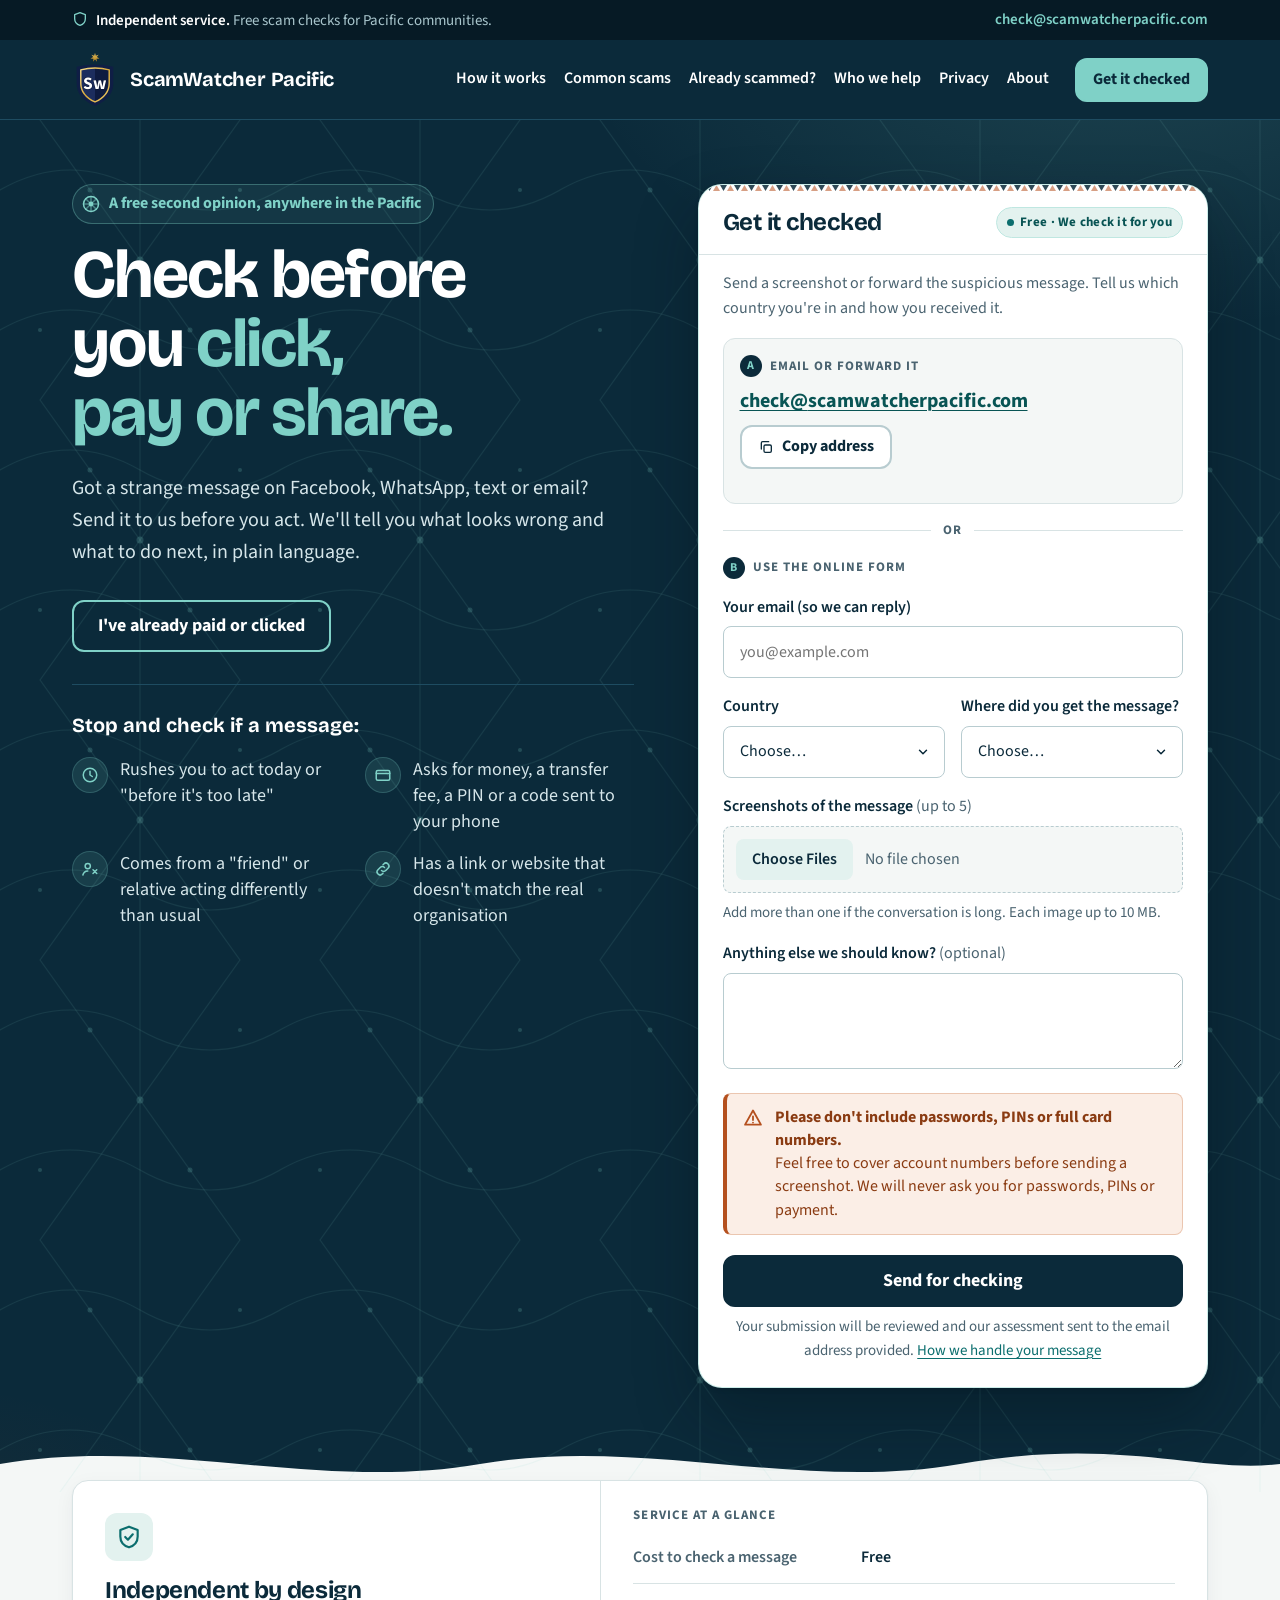
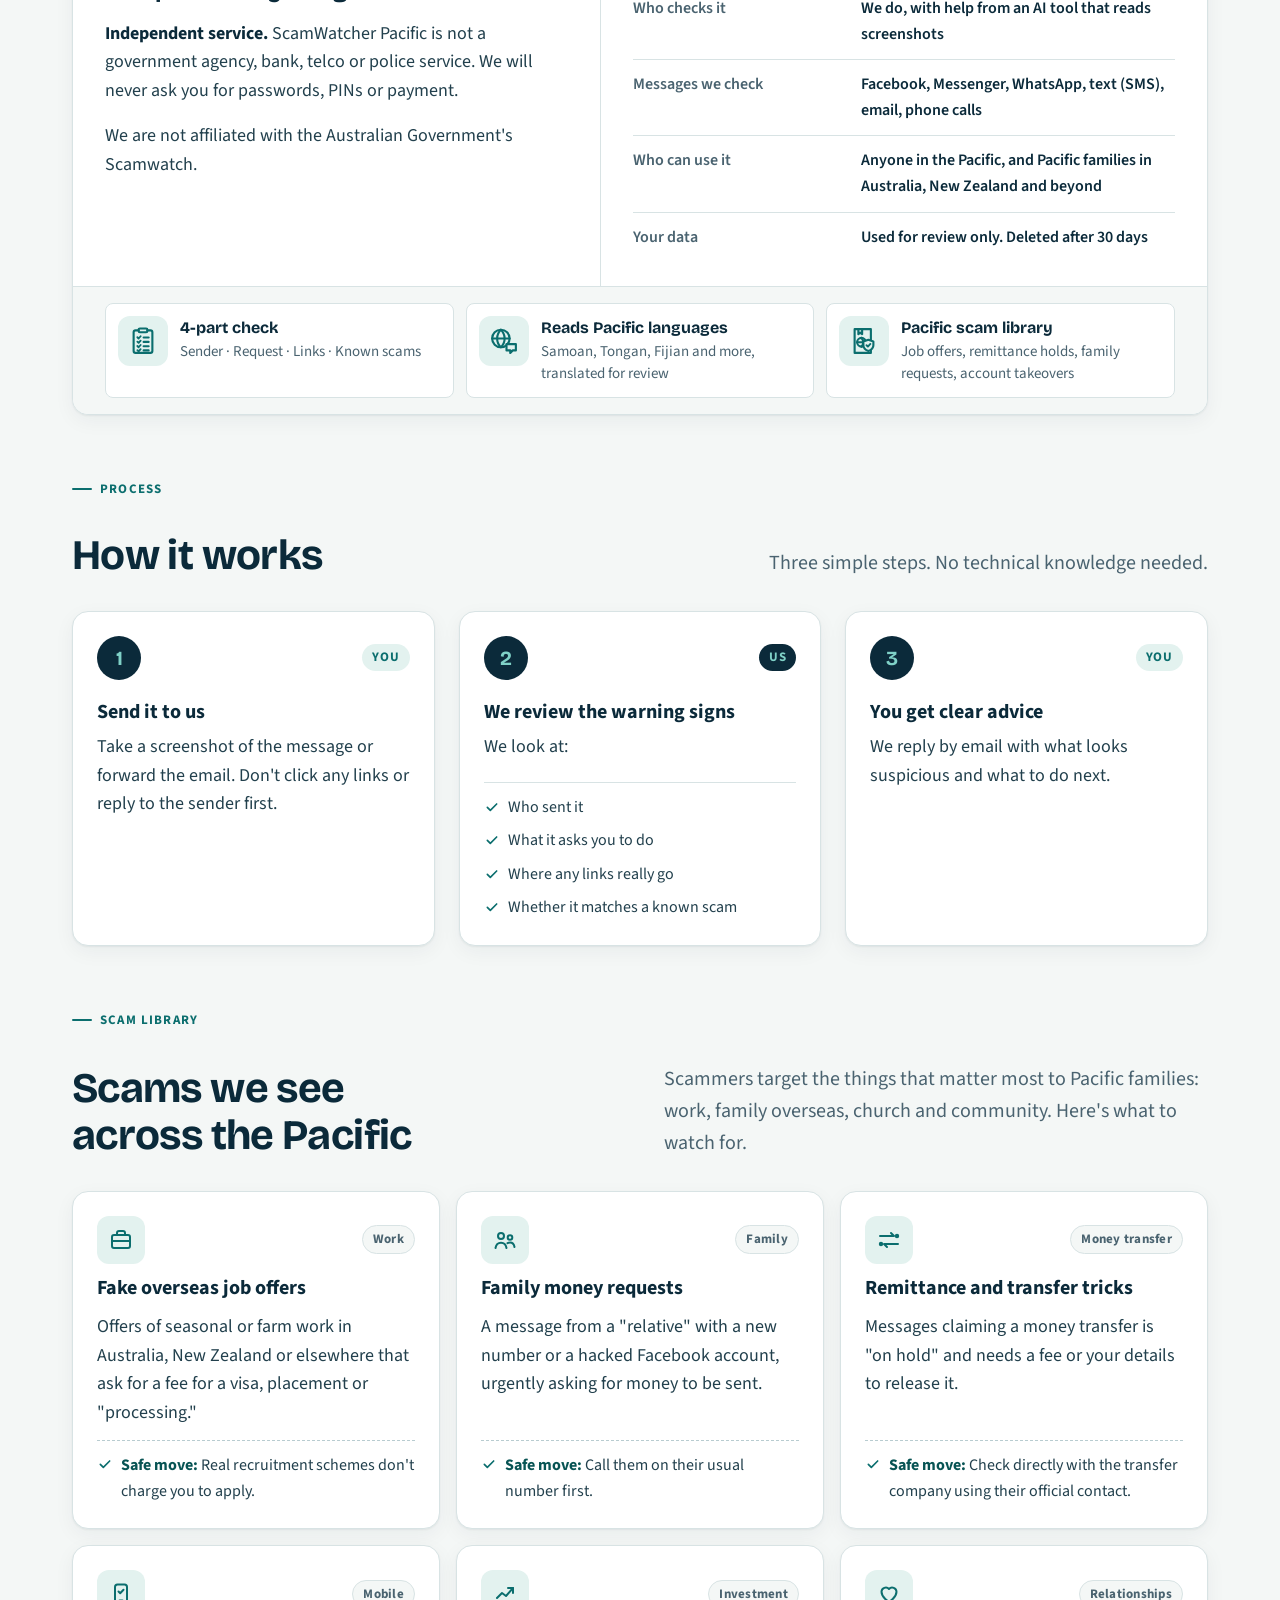
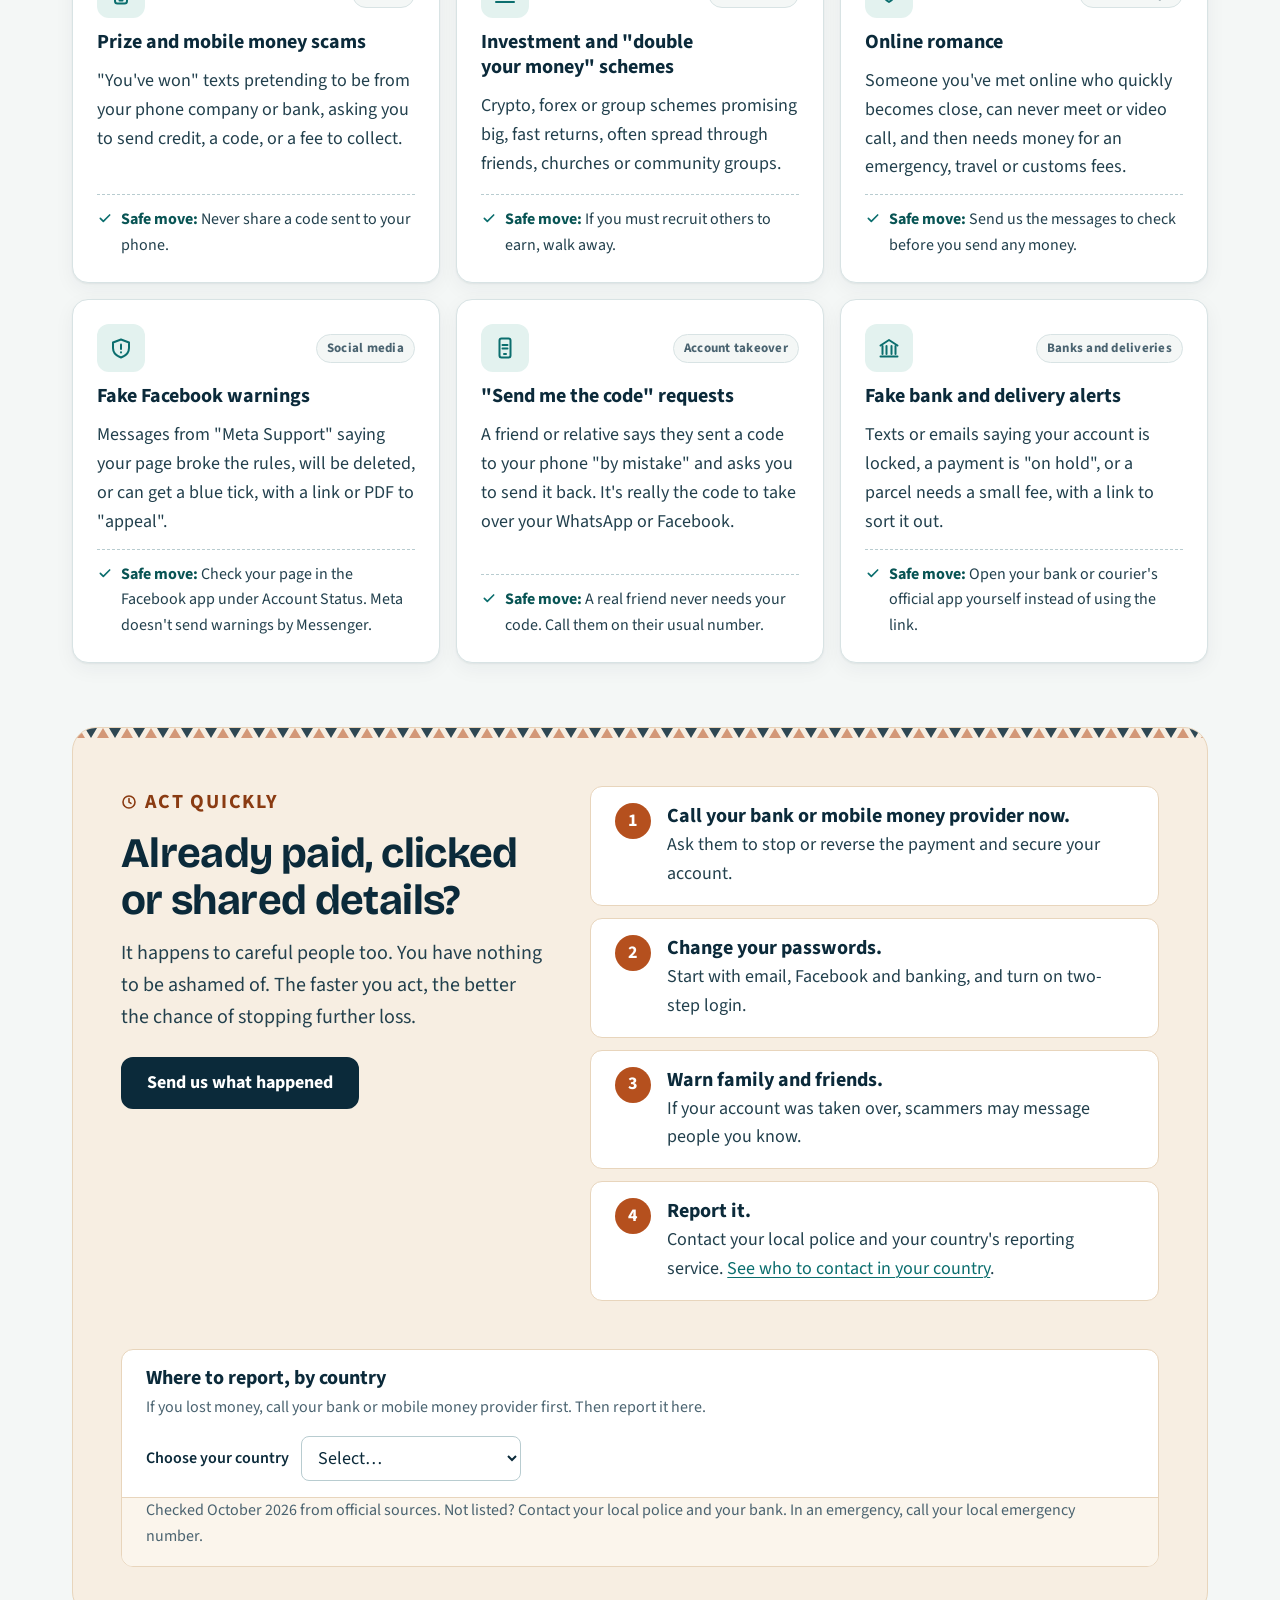
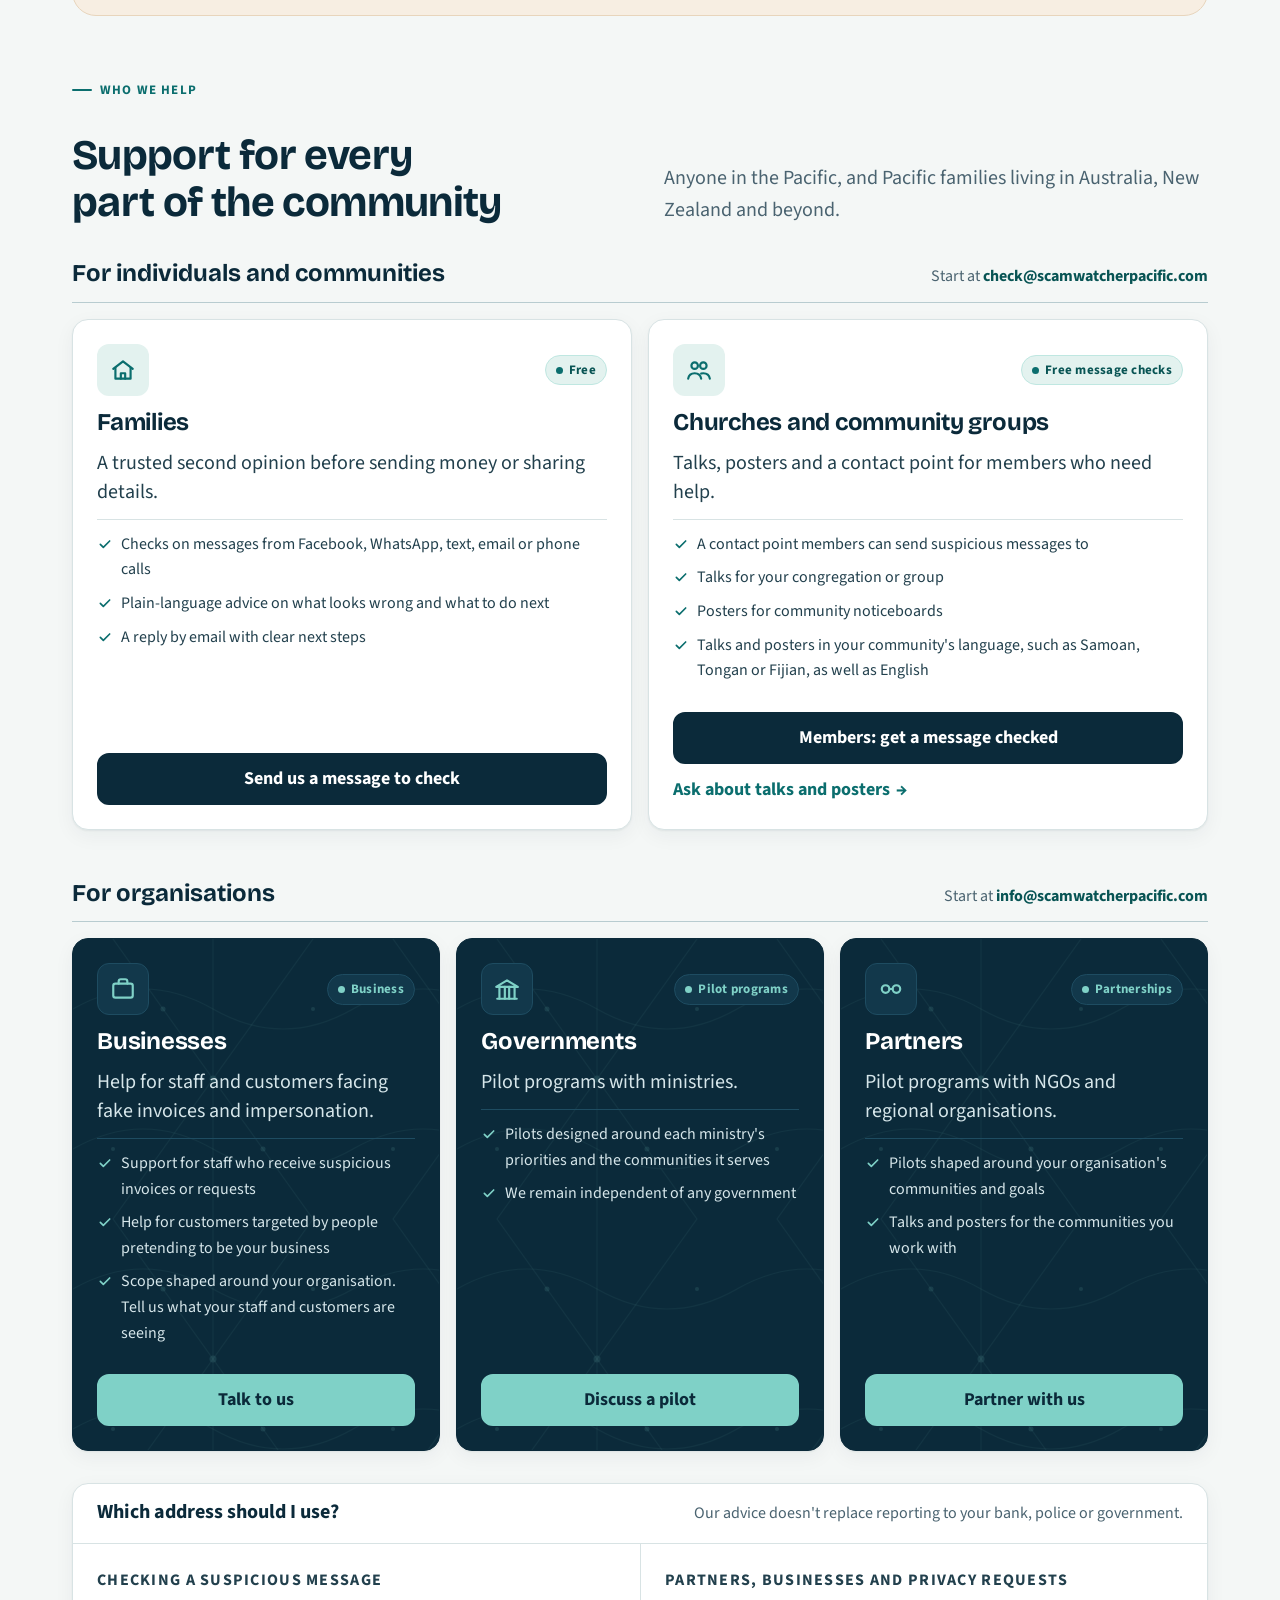
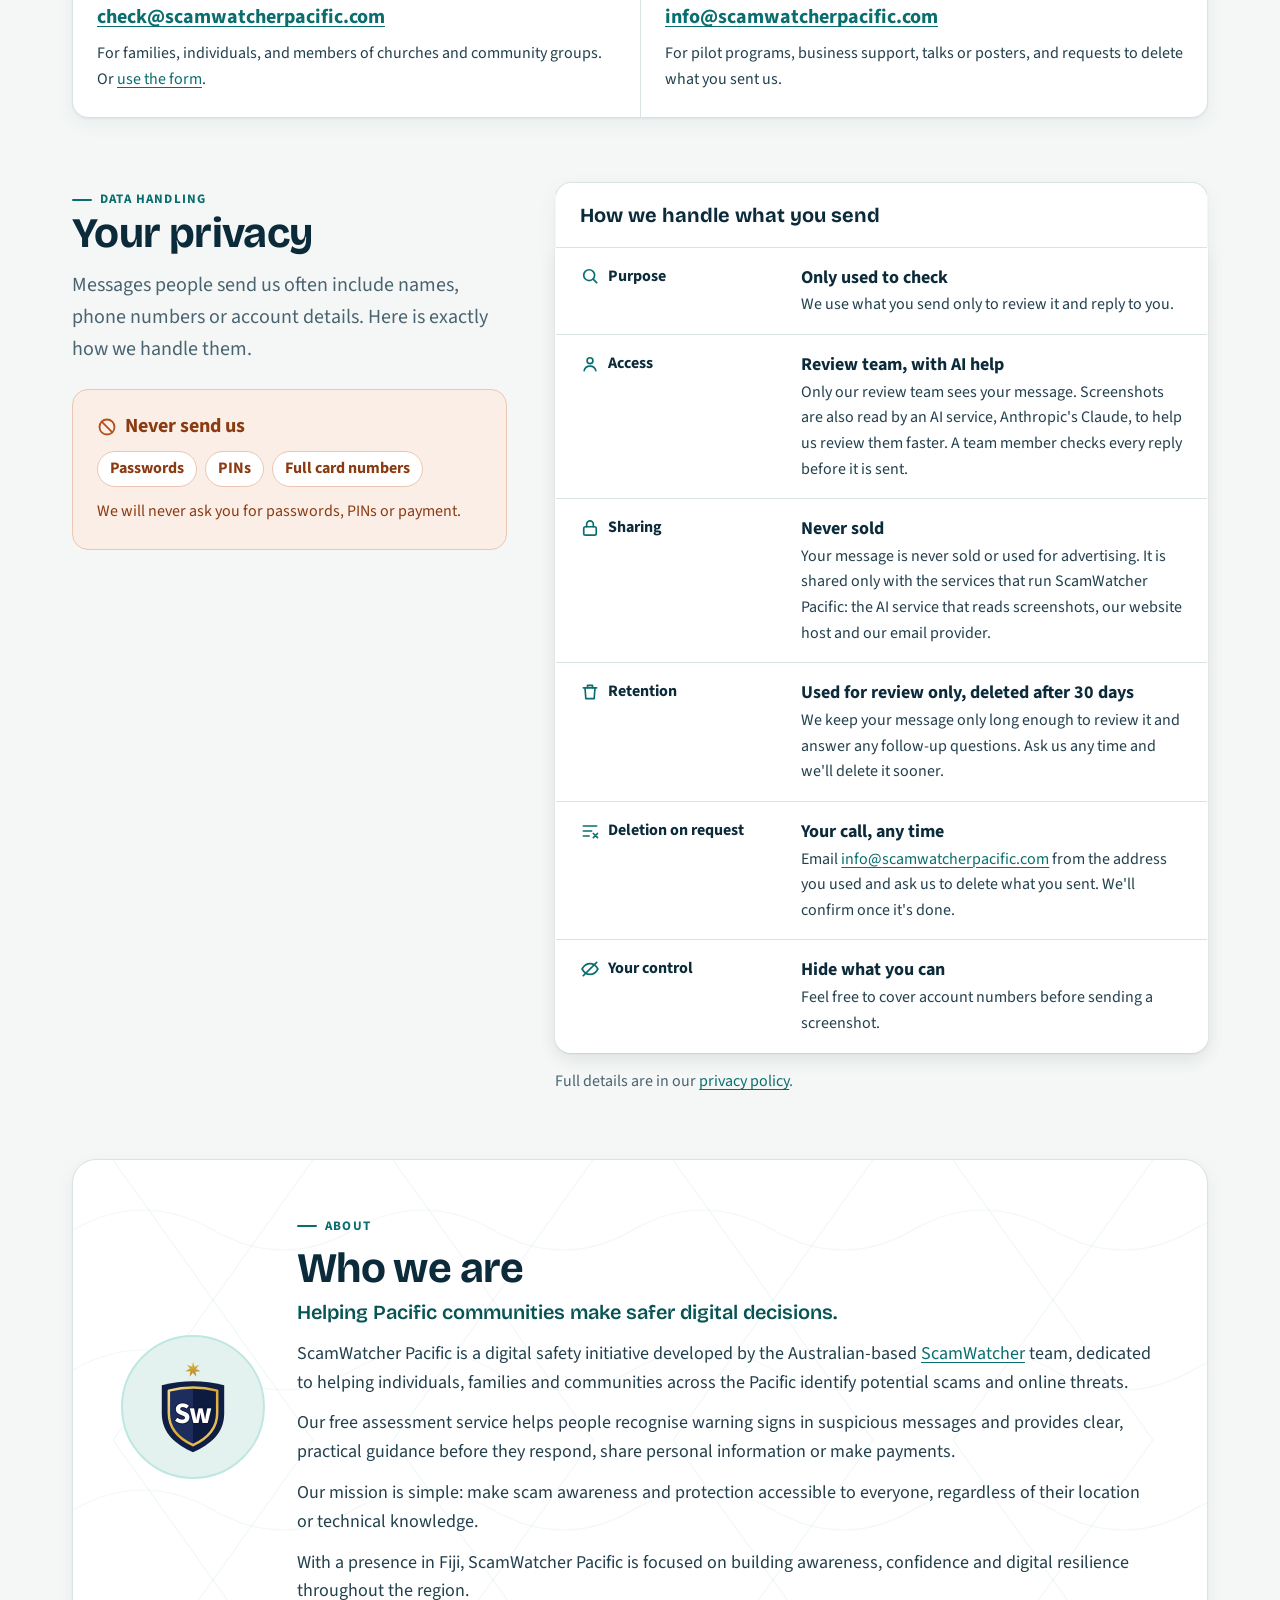
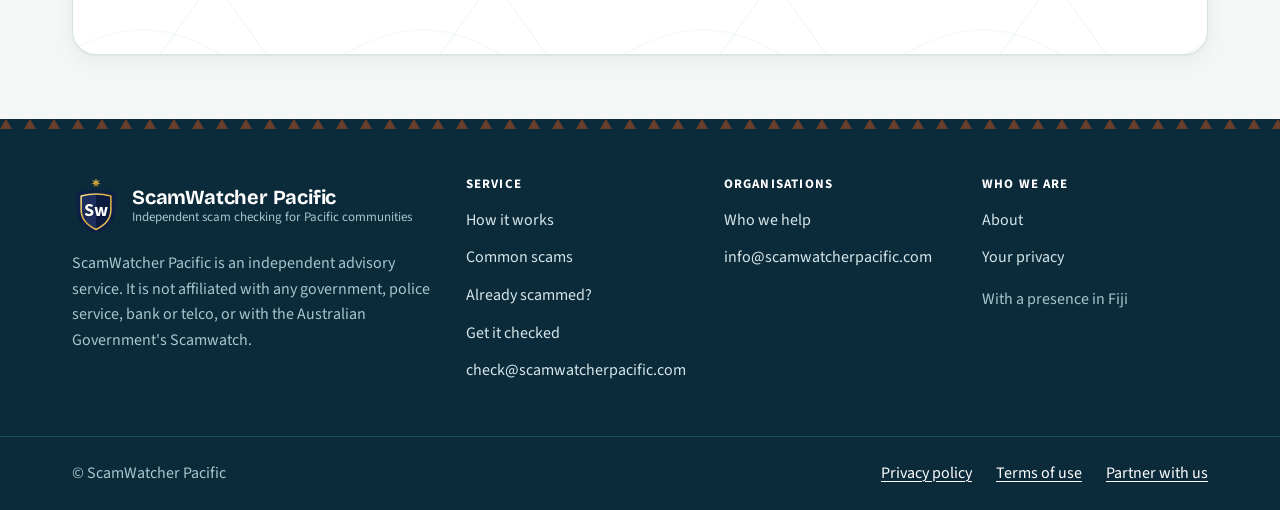
==== commit c33abe0f: "Website: tidy organisation cards Partners card gets its own Partnerships badge and a real item inste" ====
--- a/site/index.html
+++ b/site/index.html
@@ -976,7 +976,7 @@
             <li><svg width="16" height="16" viewBox="0 0 24 24" fill="none" stroke="#7FD1C7" stroke-width="2.5" stroke-linecap="round" stroke-linejoin="round" aria-hidden="true"><path d="M5 12.5l4.5 4.5L19 7.5"/></svg>Help for customers targeted by people pretending to be your business</li>
             <li><svg width="16" height="16" viewBox="0 0 24 24" fill="none" stroke="#7FD1C7" stroke-width="2.5" stroke-linecap="round" stroke-linejoin="round" aria-hidden="true"><path d="M5 12.5l4.5 4.5L19 7.5"/></svg>Scope shaped around your organisation. Tell us what your staff and customers are seeing</li>
           </ul>
-          <div class="aud-cta"><a class="btn btn-primary" href="mailto:info@scamwatcherpacific.com?subject=Business%20enquiry">Talk to us about your business</a></div>
+          <div class="aud-cta"><a class="btn btn-primary" href="mailto:info@scamwatcherpacific.com?subject=Business%20enquiry">Talk to us</a></div>
         </li>
         <li class="card aud aud-org">
           <div class="aud-top">
@@ -994,13 +994,13 @@
         <li class="card aud aud-org">
           <div class="aud-top">
             <span class="aud-ico"><svg width="26" height="26" viewBox="0 0 24 24" fill="none" stroke="#7FD1C7" stroke-width="2" stroke-linecap="round" stroke-linejoin="round" aria-hidden="true"><circle cx="7" cy="12" r="3.5"/><circle cx="17" cy="12" r="3.5"/><path d="M10.5 12h3"/></svg></span>
-            <span class="chip"><span class="dot" aria-hidden="true"></span>Pilot programs</span>
+            <span class="chip"><span class="dot" aria-hidden="true"></span>Partnerships</span>
           </div>
           <h4>Partners</h4>
           <p class="aud-desc">Pilot programs with NGOs and regional organisations.</p>
           <ul class="incl">
             <li><svg width="16" height="16" viewBox="0 0 24 24" fill="none" stroke="#7FD1C7" stroke-width="2.5" stroke-linecap="round" stroke-linejoin="round" aria-hidden="true"><path d="M5 12.5l4.5 4.5L19 7.5"/></svg>Pilots shaped around your organisation's communities and goals</li>
-            <li><svg width="16" height="16" viewBox="0 0 24 24" fill="none" stroke="#7FD1C7" stroke-width="2.5" stroke-linecap="round" stroke-linejoin="round" aria-hidden="true"><path d="M5 12.5l4.5 4.5L19 7.5"/></svg><a href="mailto:info@scamwatcherpacific.com">Get in touch</a></li>
+            <li><svg width="16" height="16" viewBox="0 0 24 24" fill="none" stroke="#7FD1C7" stroke-width="2.5" stroke-linecap="round" stroke-linejoin="round" aria-hidden="true"><path d="M5 12.5l4.5 4.5L19 7.5"/></svg>Talks and posters for the communities you work with</li>
           </ul>
           <div class="aud-cta"><a class="btn btn-primary" href="mailto:info@scamwatcherpacific.com?subject=Partnership%20enquiry">Partner with us</a></div>
         </li>
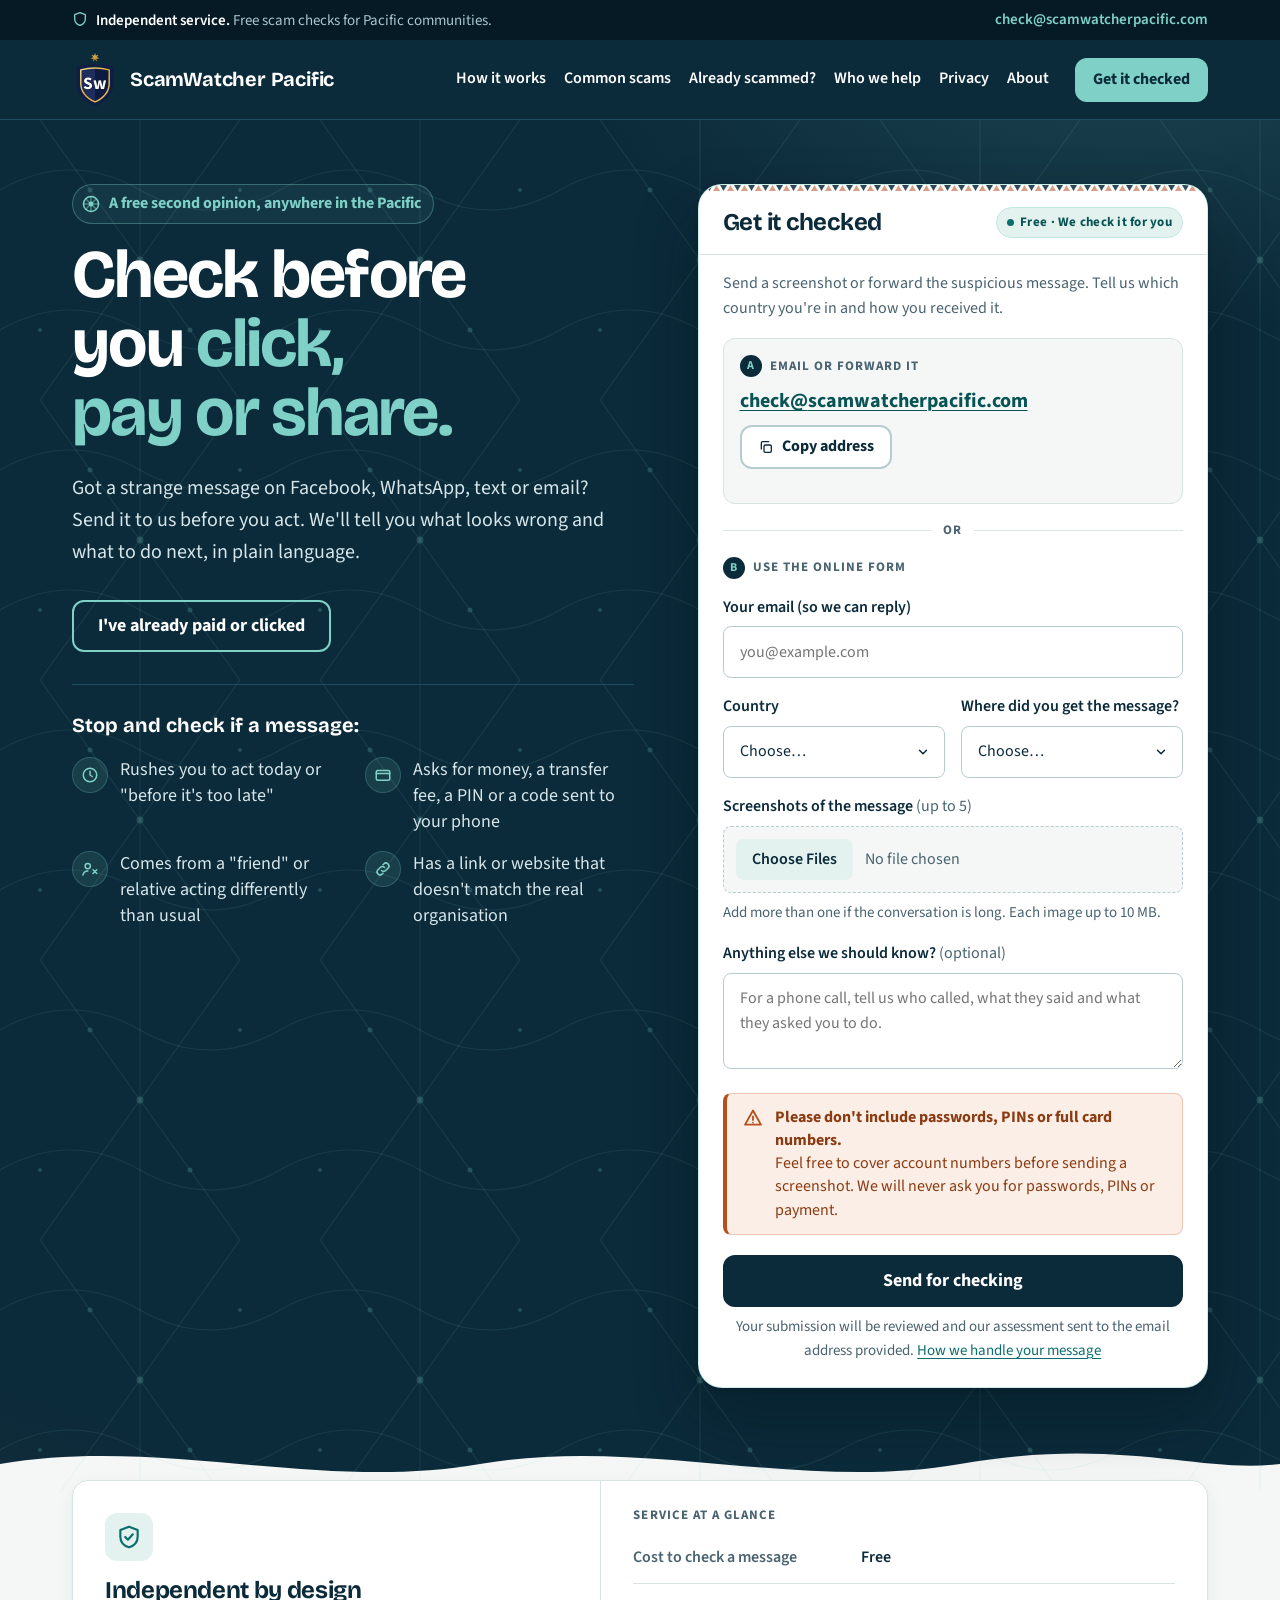
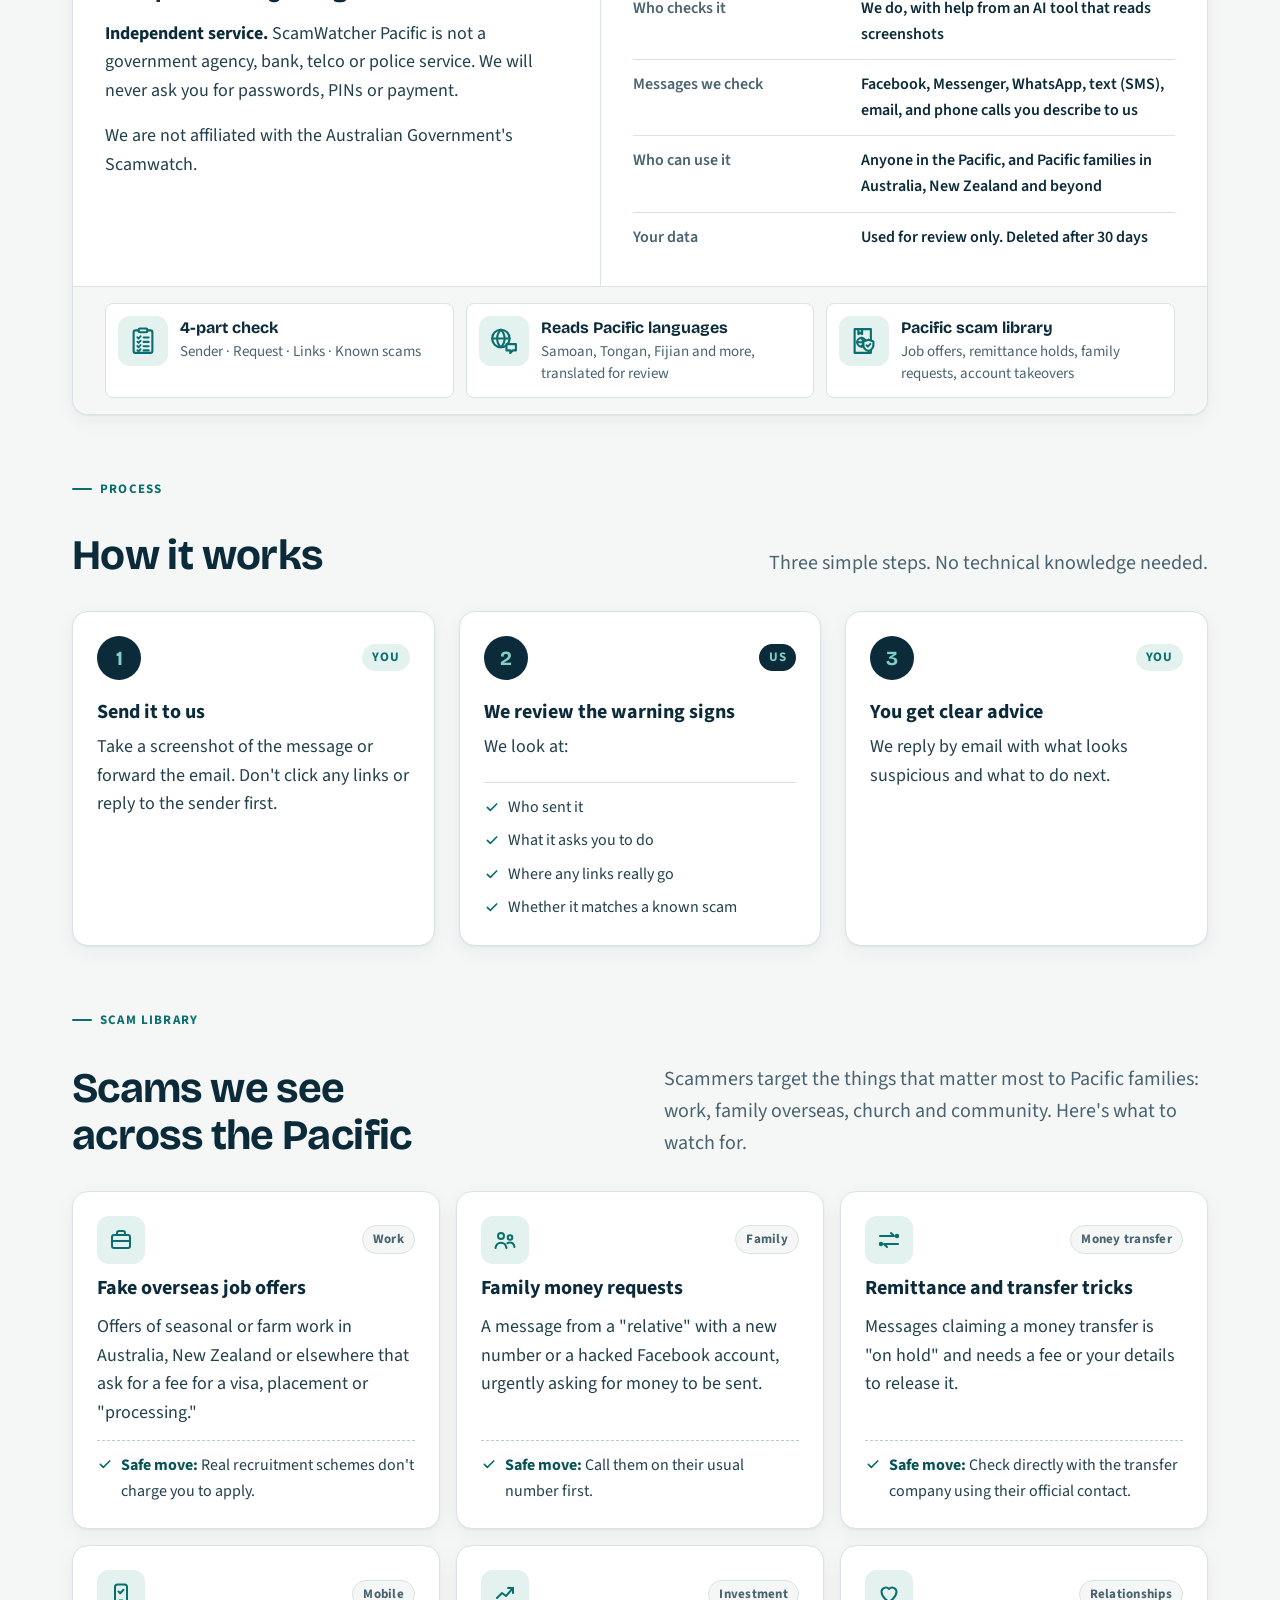
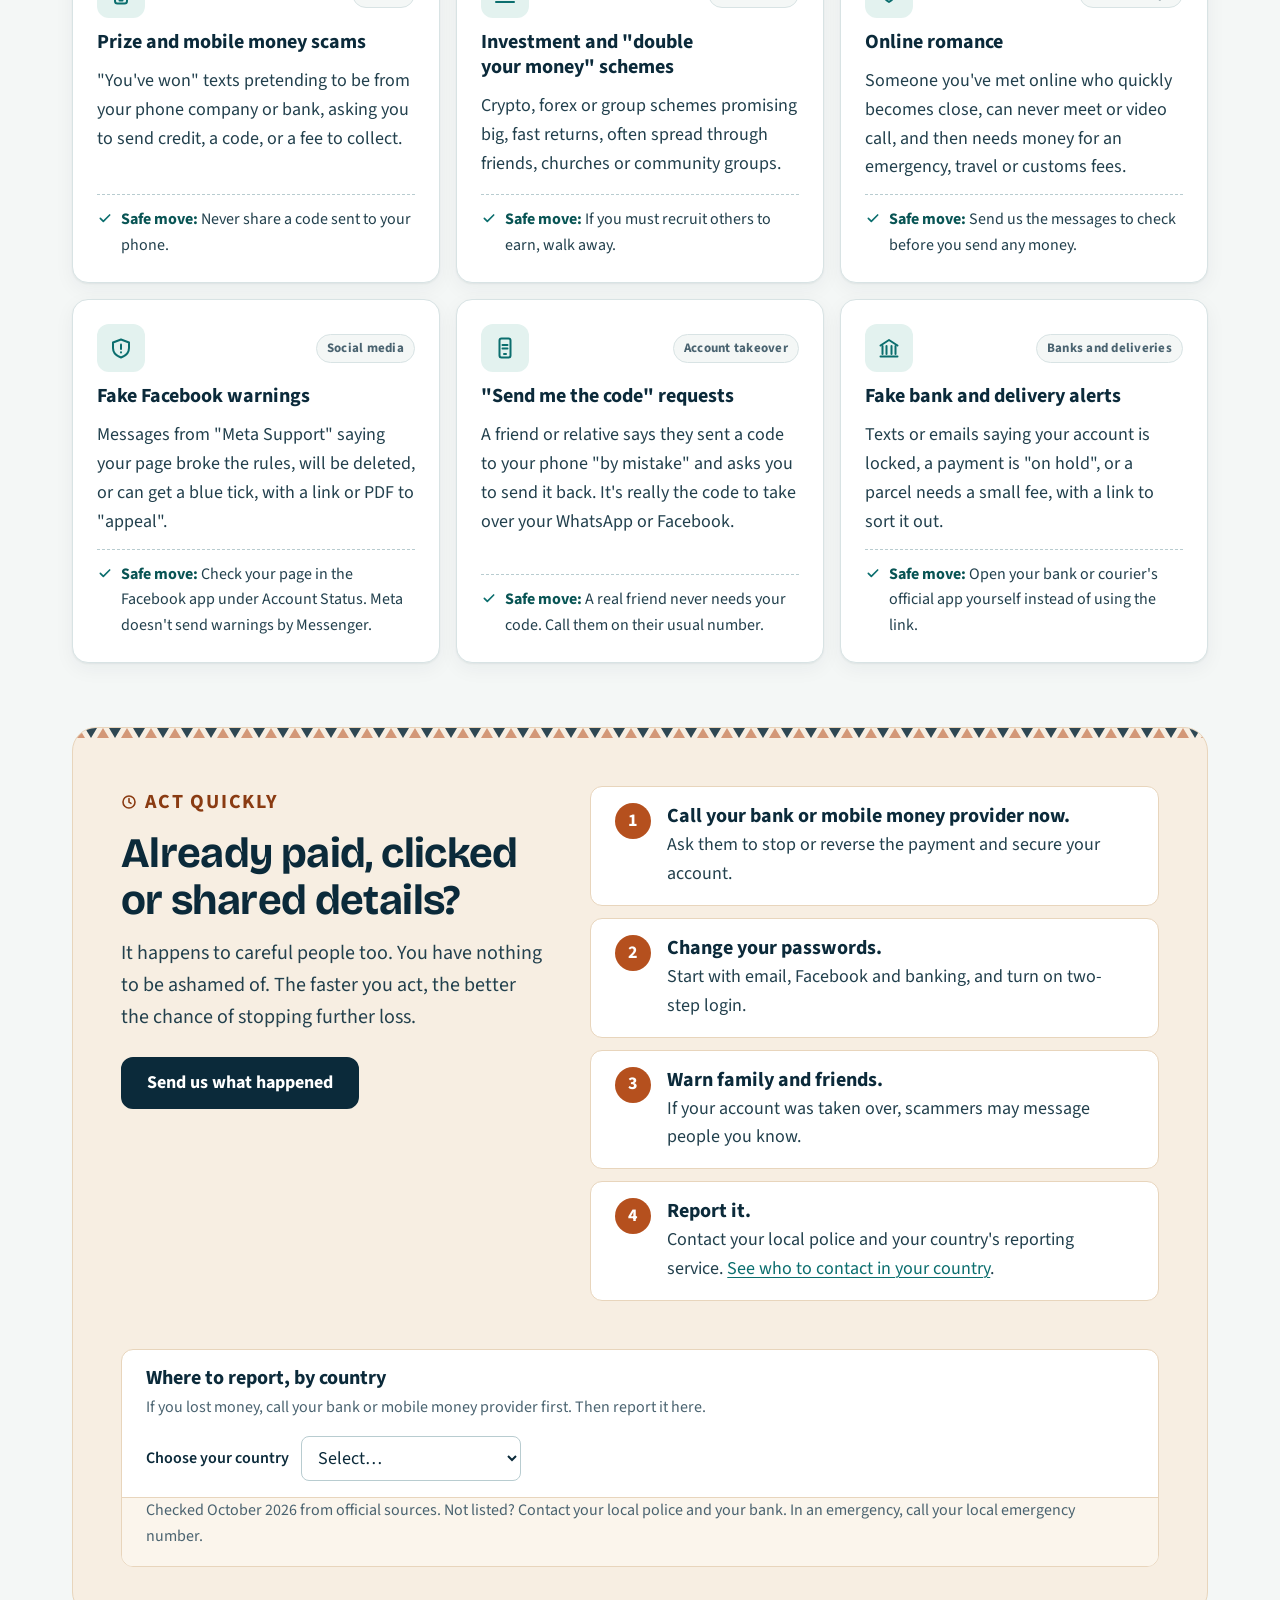
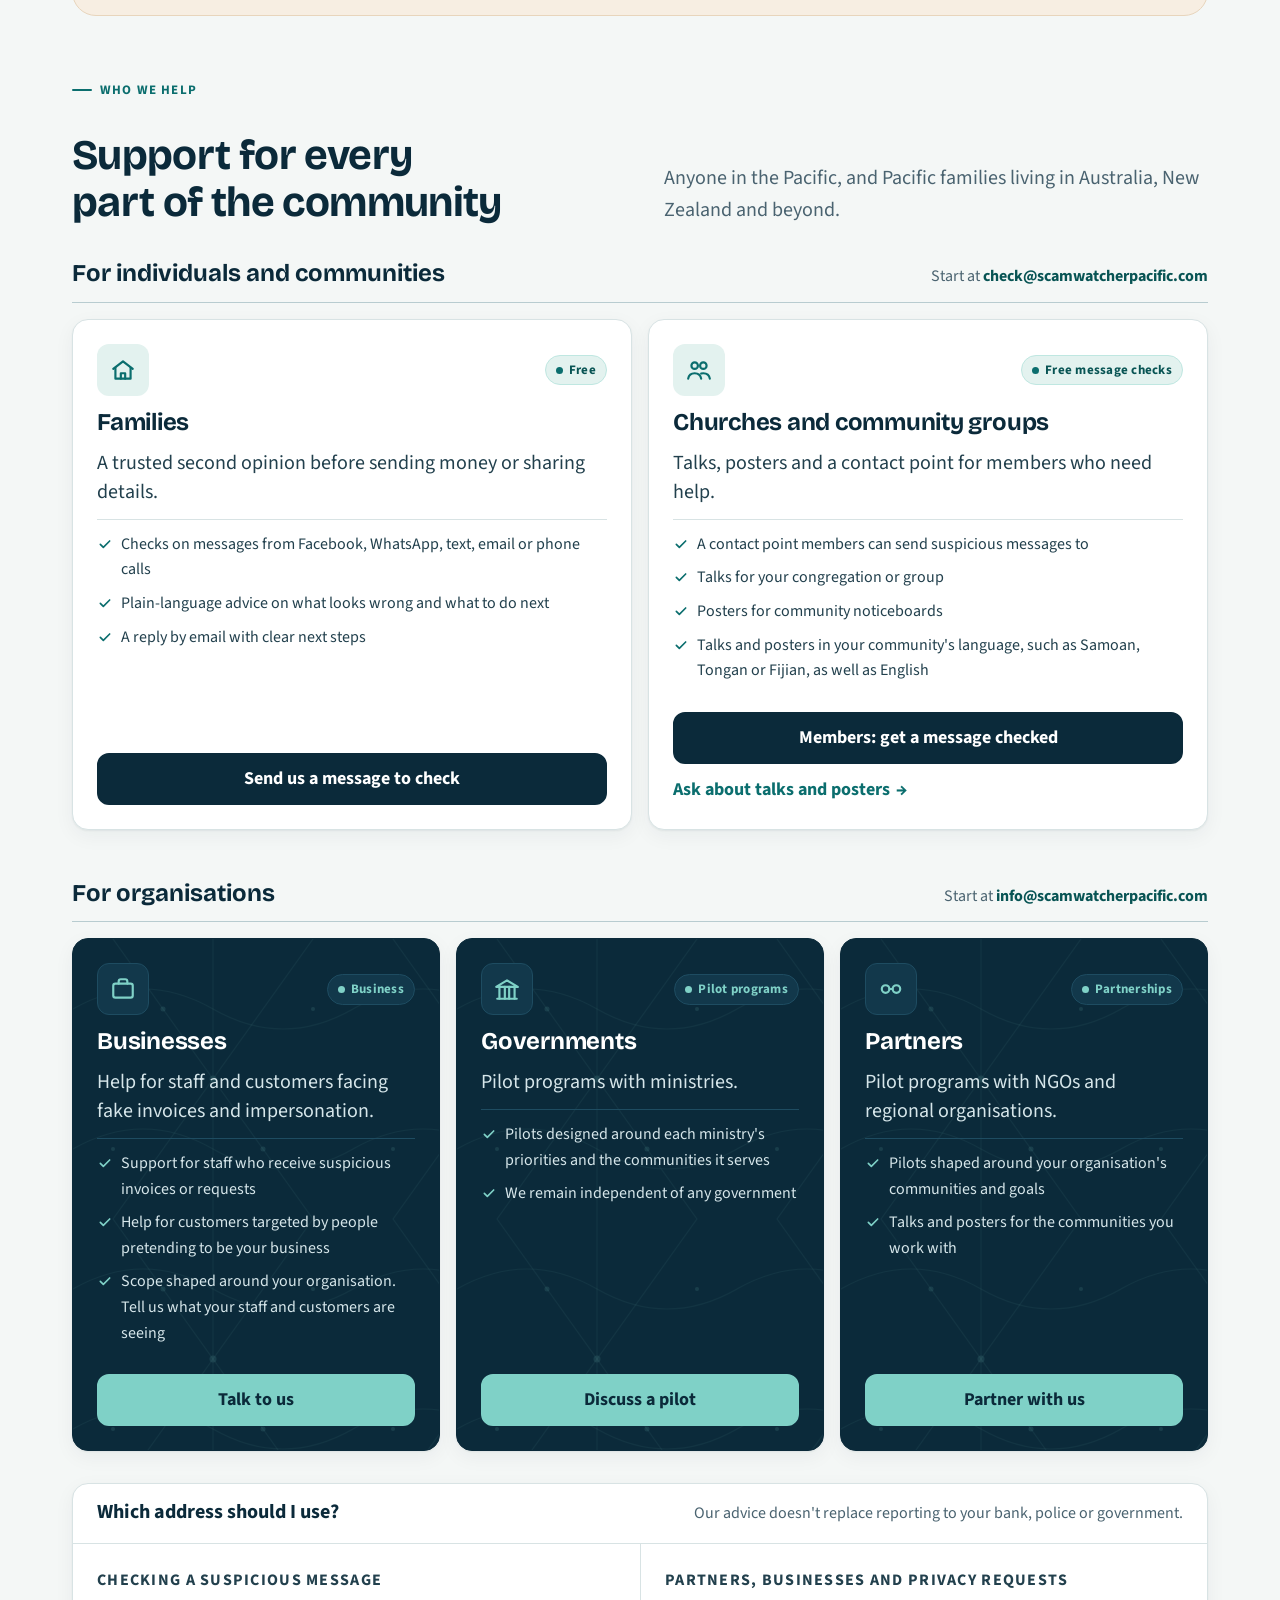
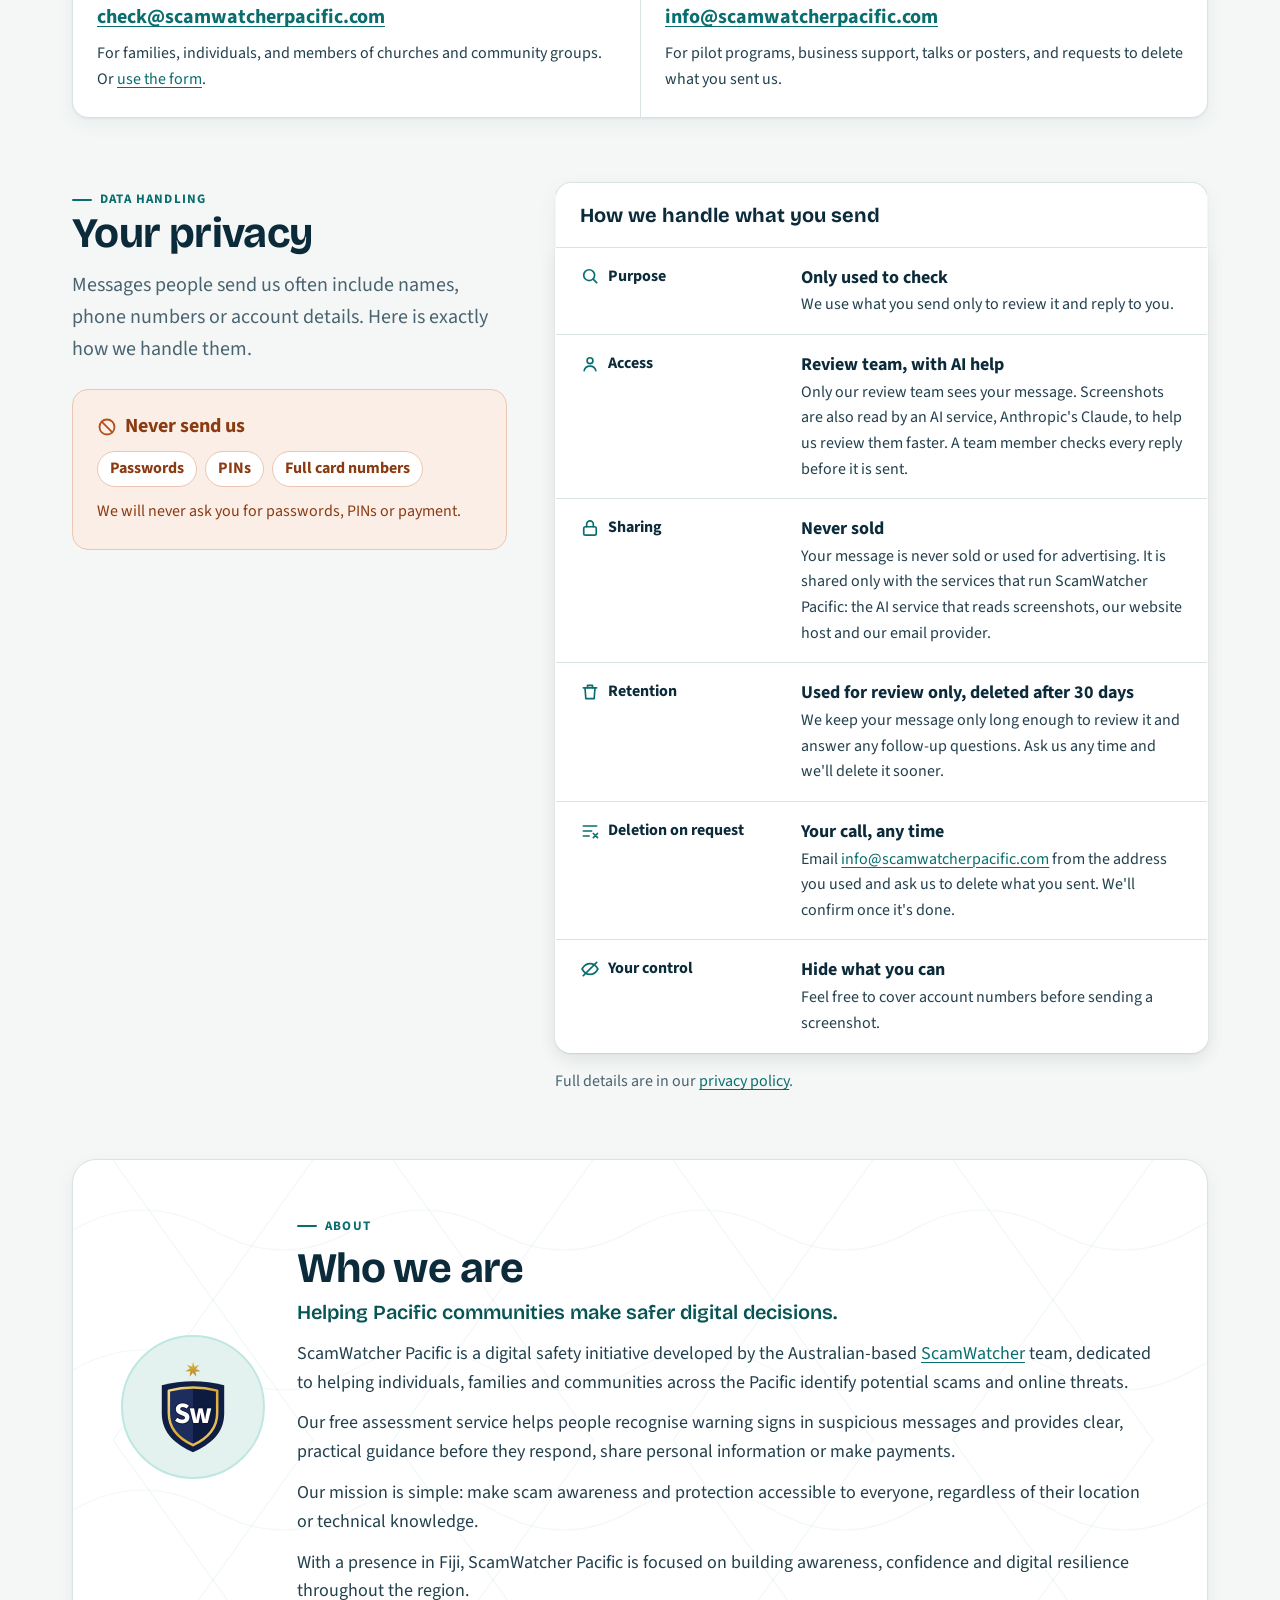
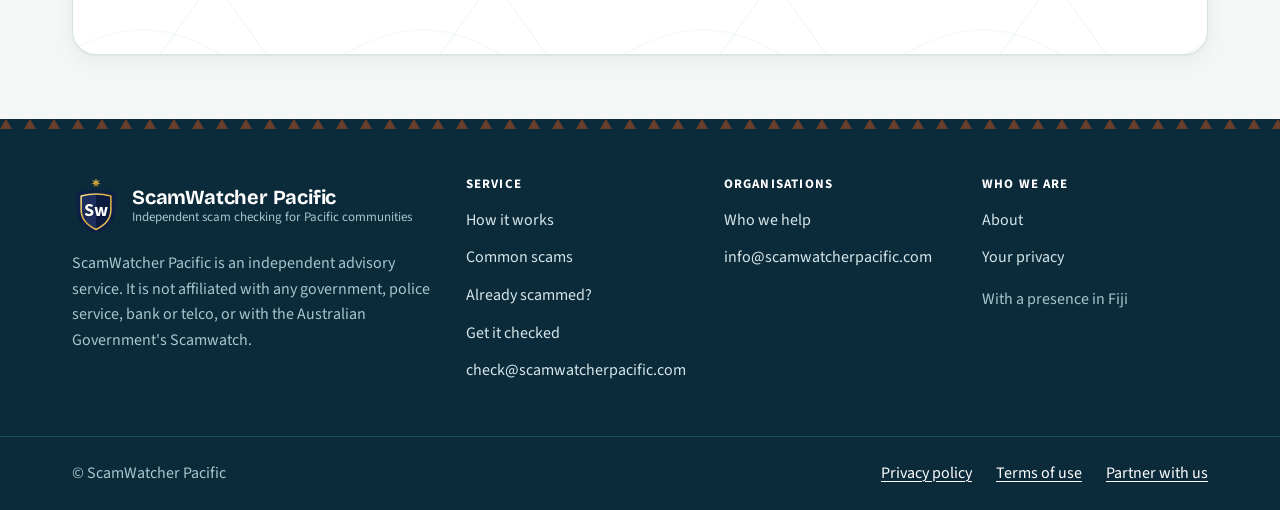
==== commit 4d8a41cc: "Website: explain how to send us a phone call Channel option reads Phone call (describe it below), th" ====
--- a/site/index.html
+++ b/site/index.html
@@ -653,7 +653,7 @@
               <option>WhatsApp</option>
               <option>Text message (SMS)</option>
               <option>Email</option>
-              <option>Phone call</option>
+              <option value="Phone call">Phone call (describe it below)</option>
               <option>Other</option>
             </select>
           </div>
@@ -665,7 +665,7 @@
         </div>
         <div class="field">
           <label for="notes">Anything else we should know? <span class="opt">(optional)</span></label>
-          <textarea id="notes" name="notes"></textarea>
+          <textarea id="notes" name="notes" placeholder="For a phone call, tell us who called, what they said and what they asked you to do."></textarea>
         </div>
         <div class="alert" id="never-note">
           <svg width="20" height="20" viewBox="0 0 24 24" fill="none" stroke="#B5501E" stroke-width="2.2" stroke-linecap="round" stroke-linejoin="round" aria-hidden="true"><path d="M12 3l9.5 17h-19z"/><path d="M12 10v4.5M12 17.5v.01"/></svg>
@@ -698,7 +698,7 @@
             <tbody>
               <tr><th scope="row">Cost to check a message</th><td>Free</td></tr>
               <tr><th scope="row">Who checks it</th><td>We do, with help from an AI tool that reads screenshots</td></tr>
-              <tr><th scope="row">Messages we check</th><td>Facebook, Messenger, WhatsApp, text (SMS), email, phone calls</td></tr>
+              <tr><th scope="row">Messages we check</th><td>Facebook, Messenger, WhatsApp, text (SMS), email, and phone calls you describe to us</td></tr>
               <tr><th scope="row">Who can use it</th><td>Anyone in the Pacific, and Pacific families in Australia, New Zealand and beyond</td></tr>
               <tr><th scope="row">Your data</th><td>Used for review only. Deleted after 30 days</td></tr>
             </tbody>
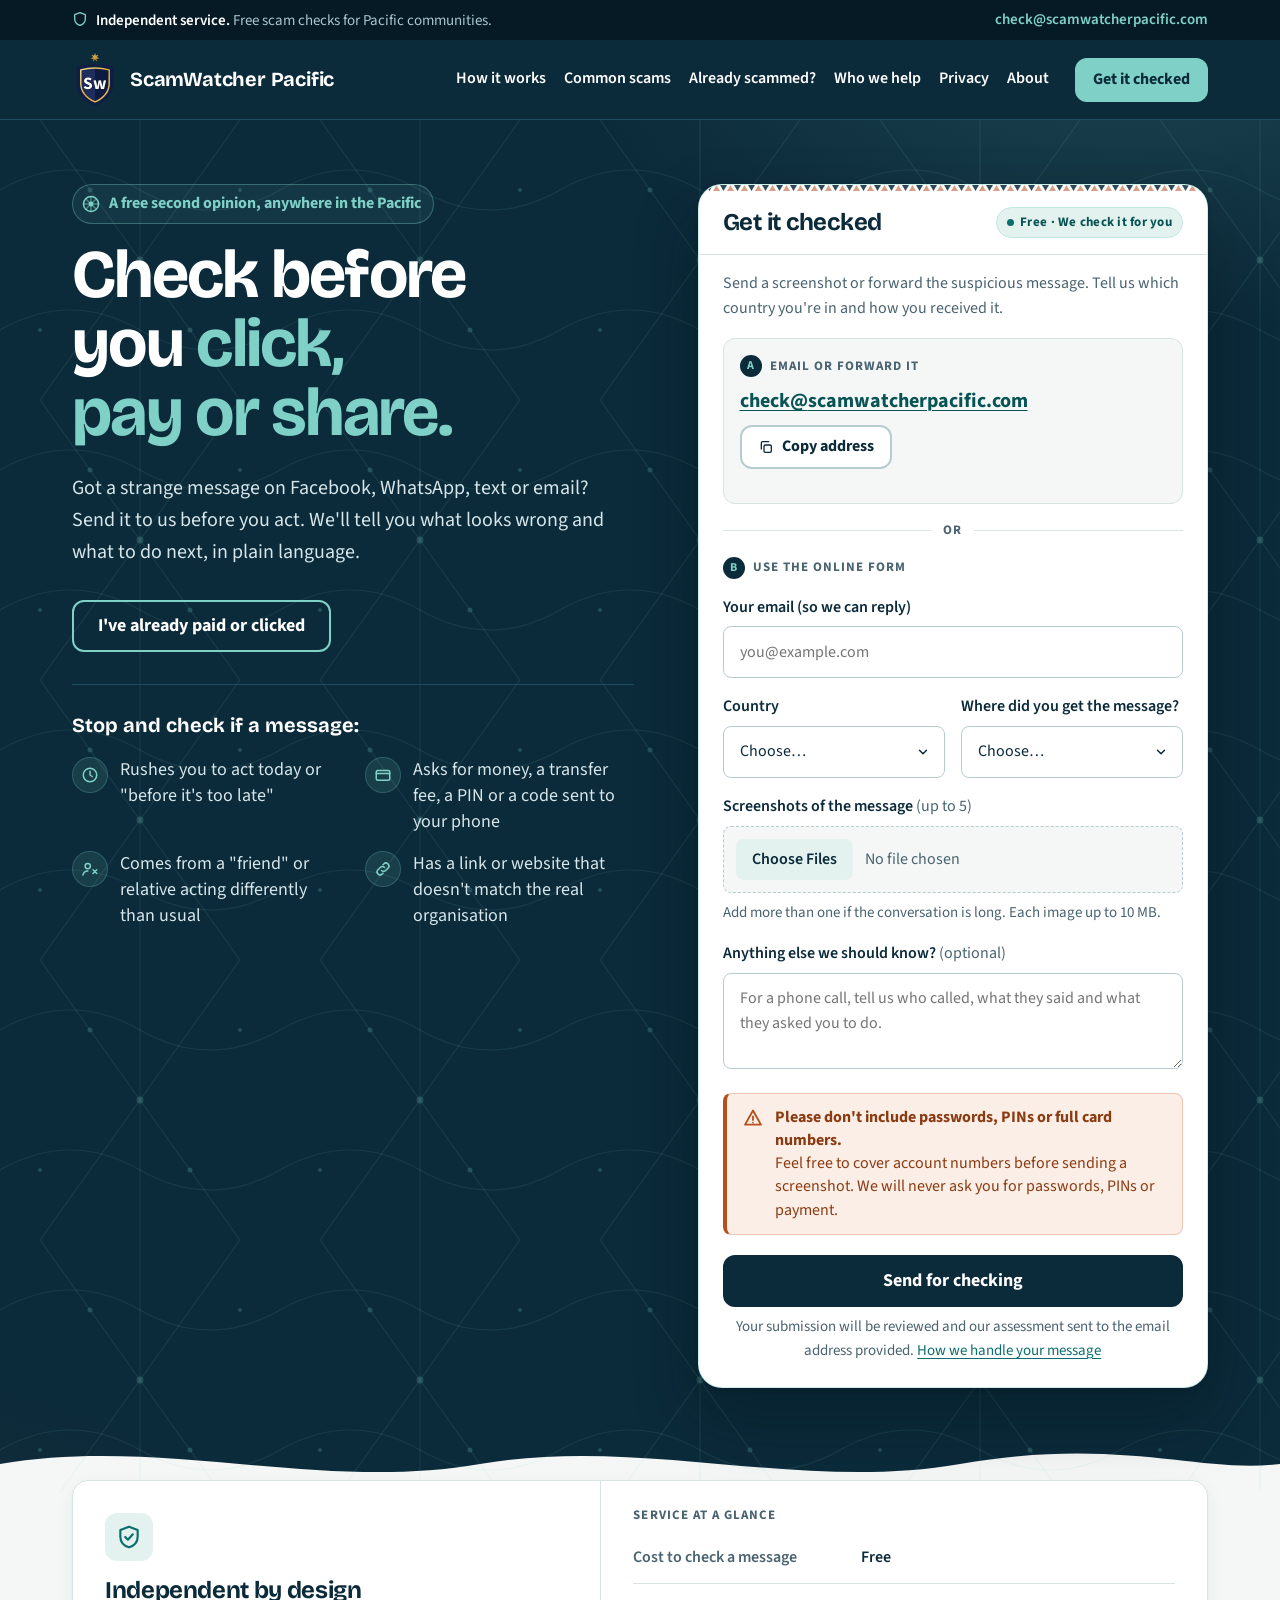
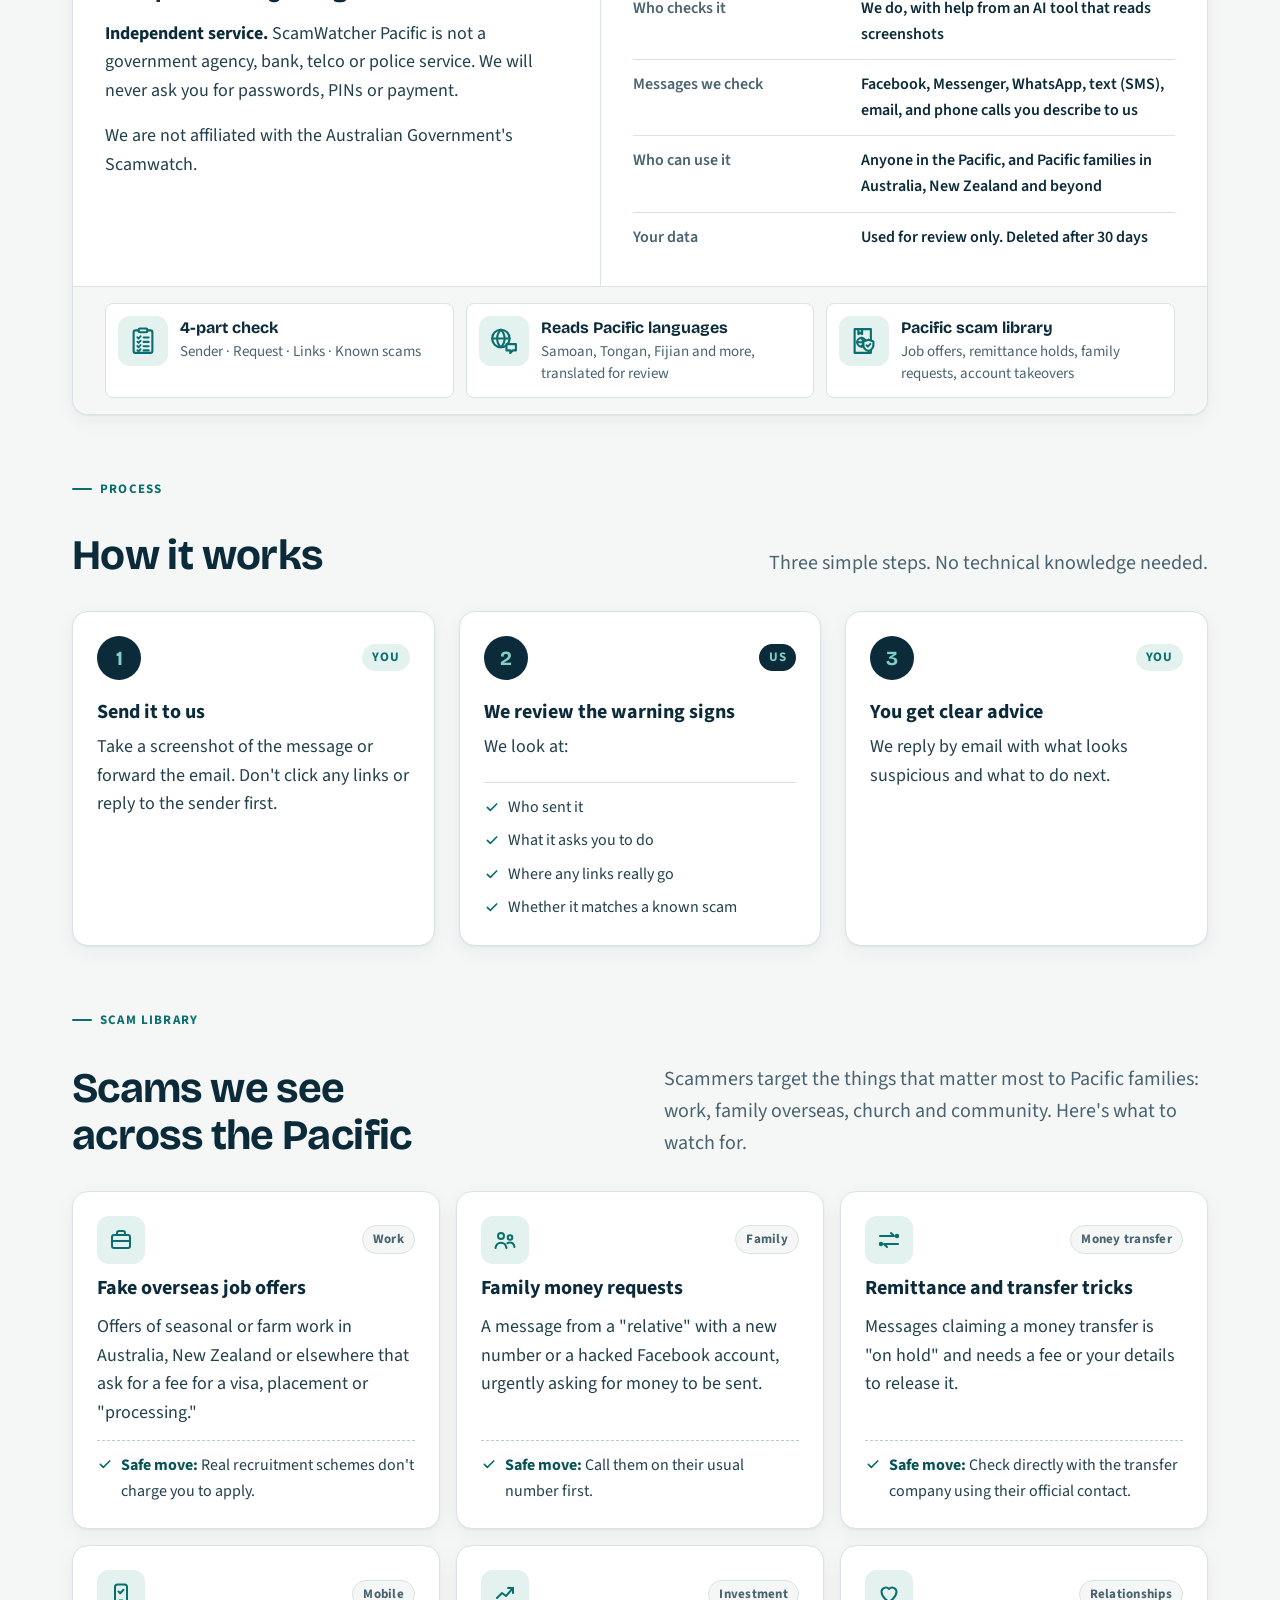
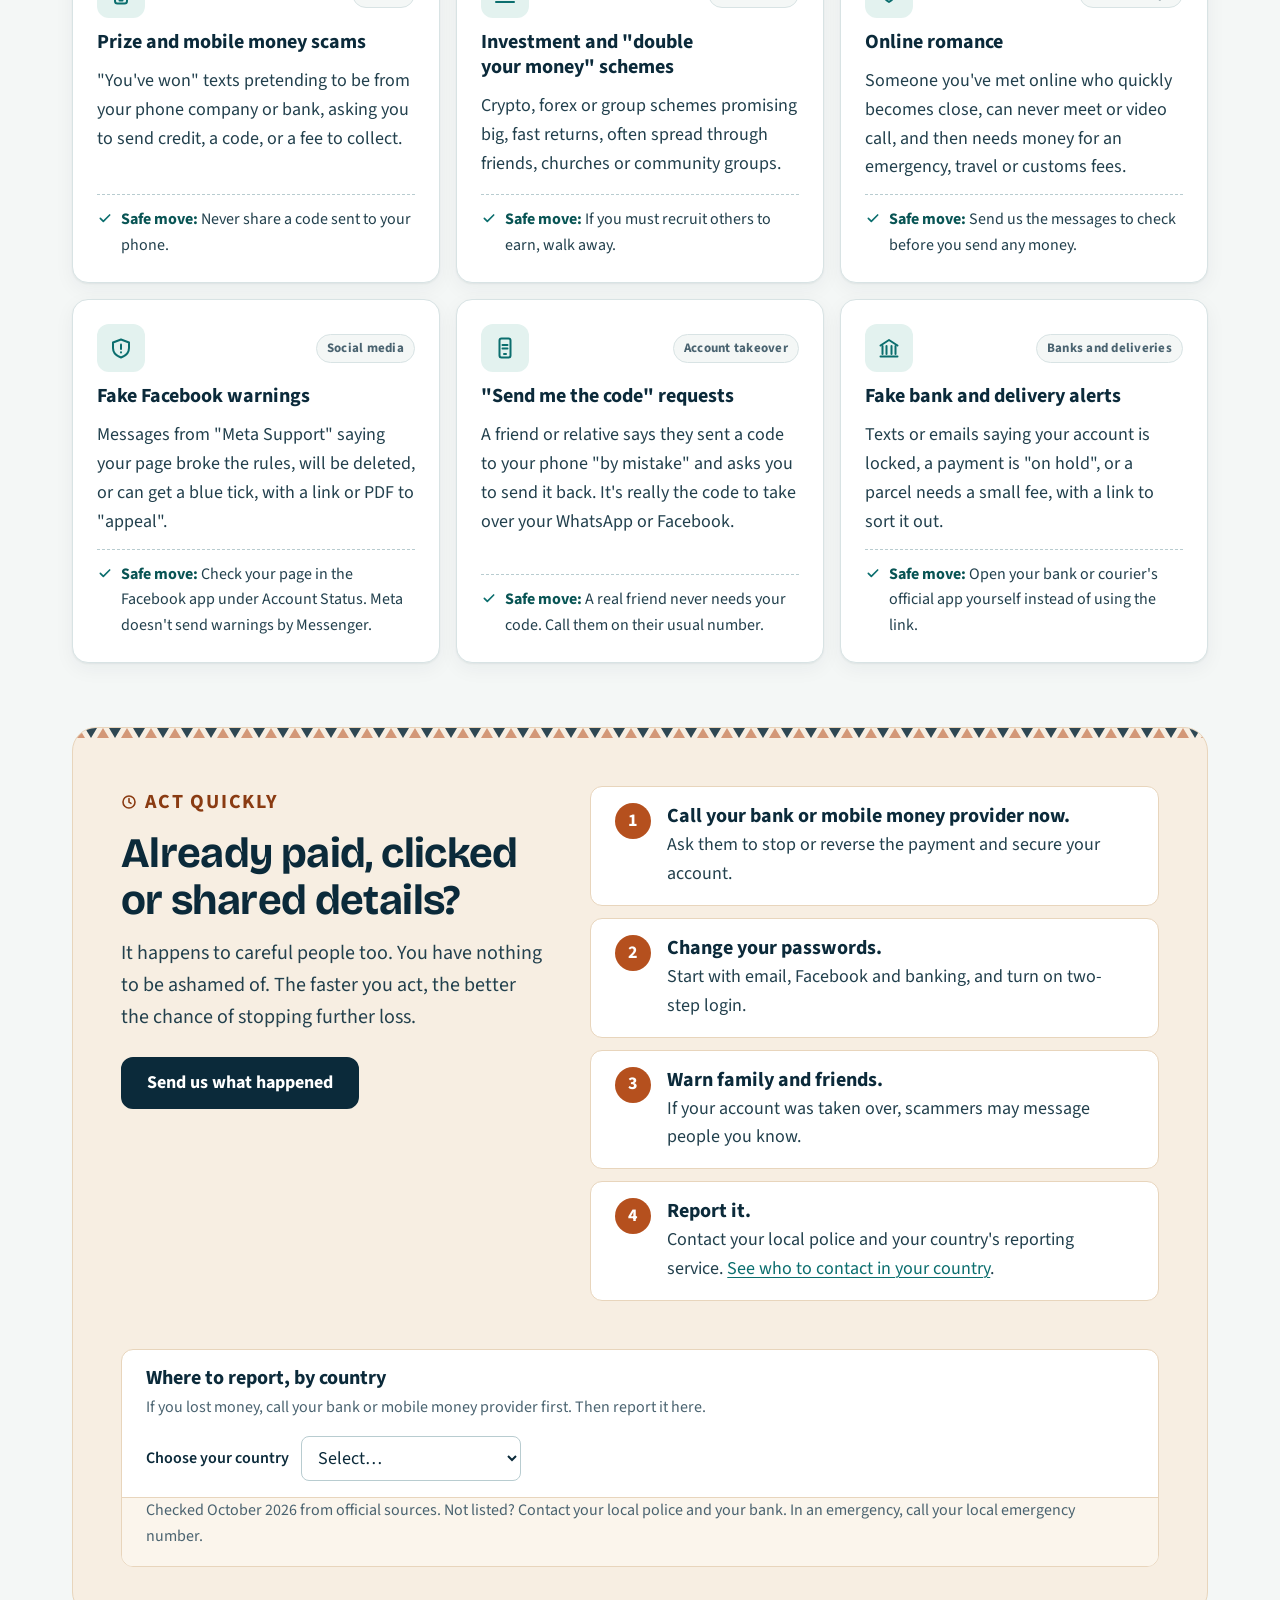
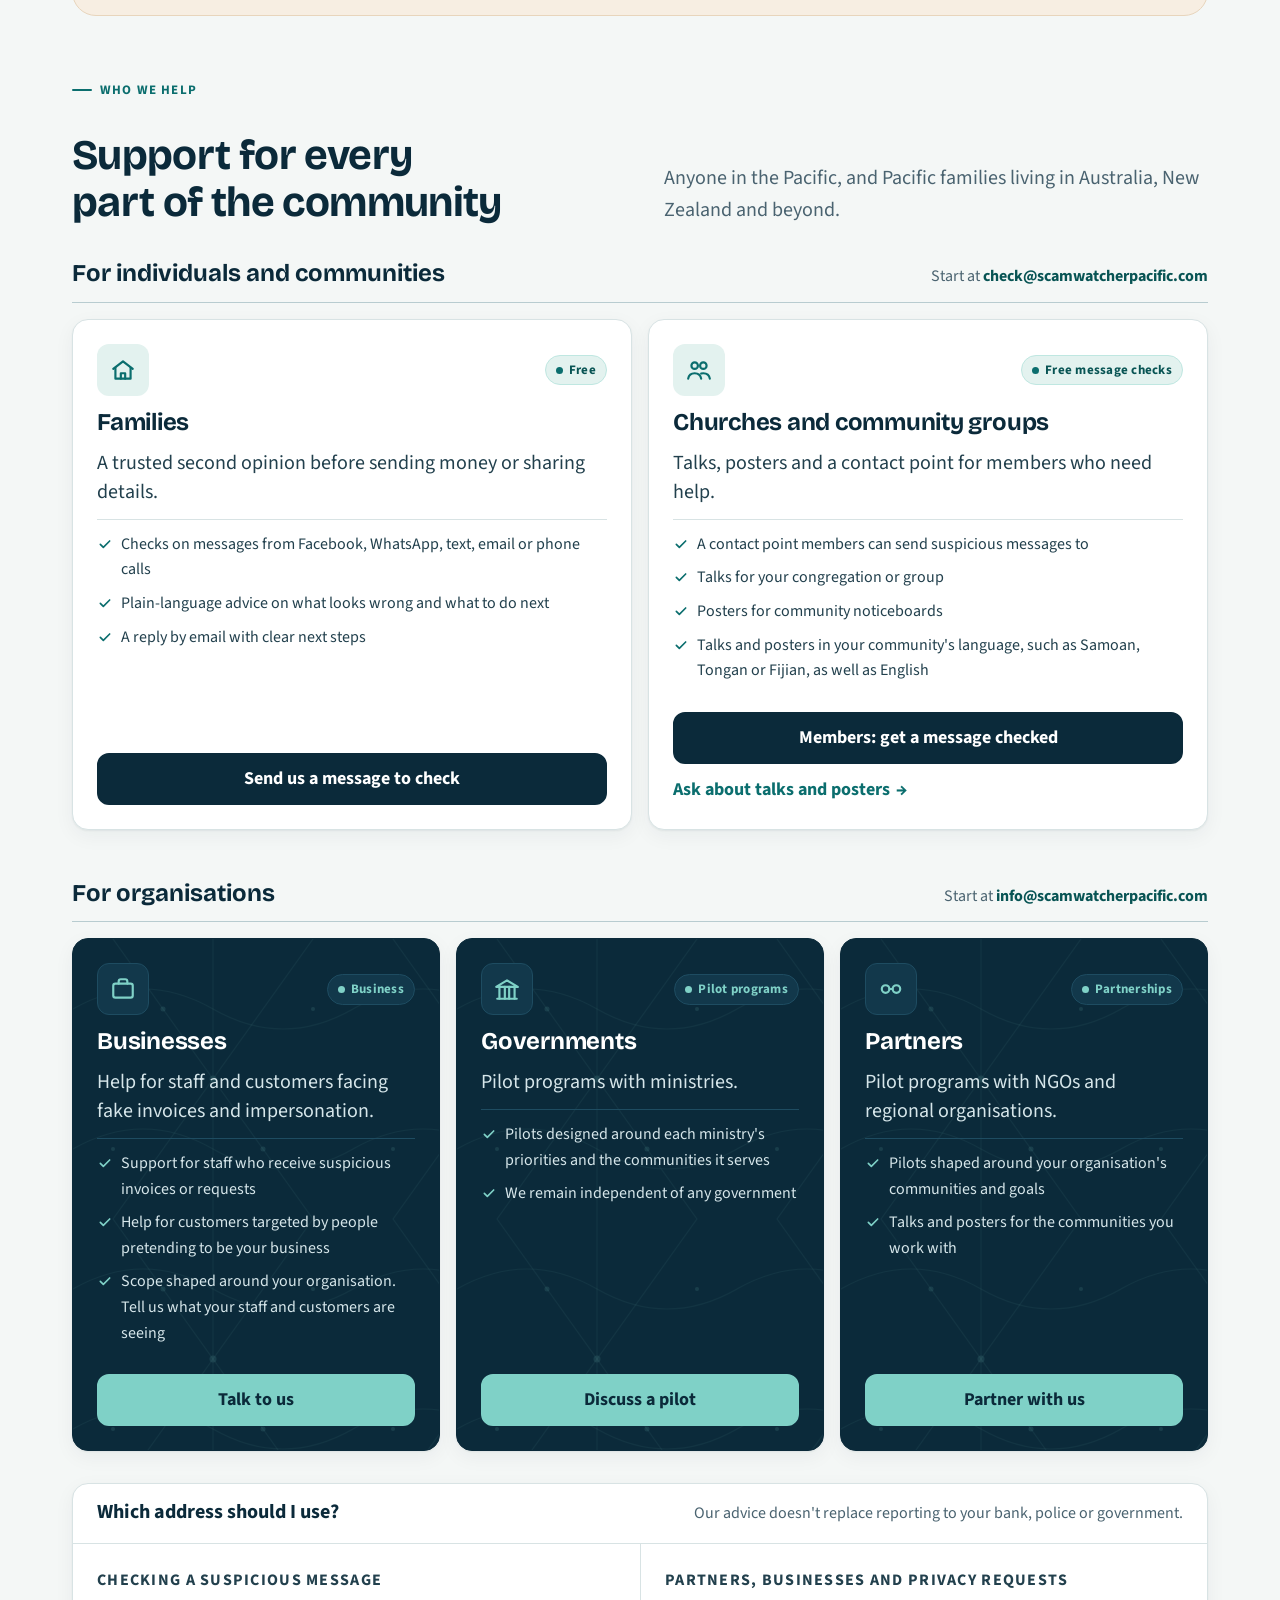
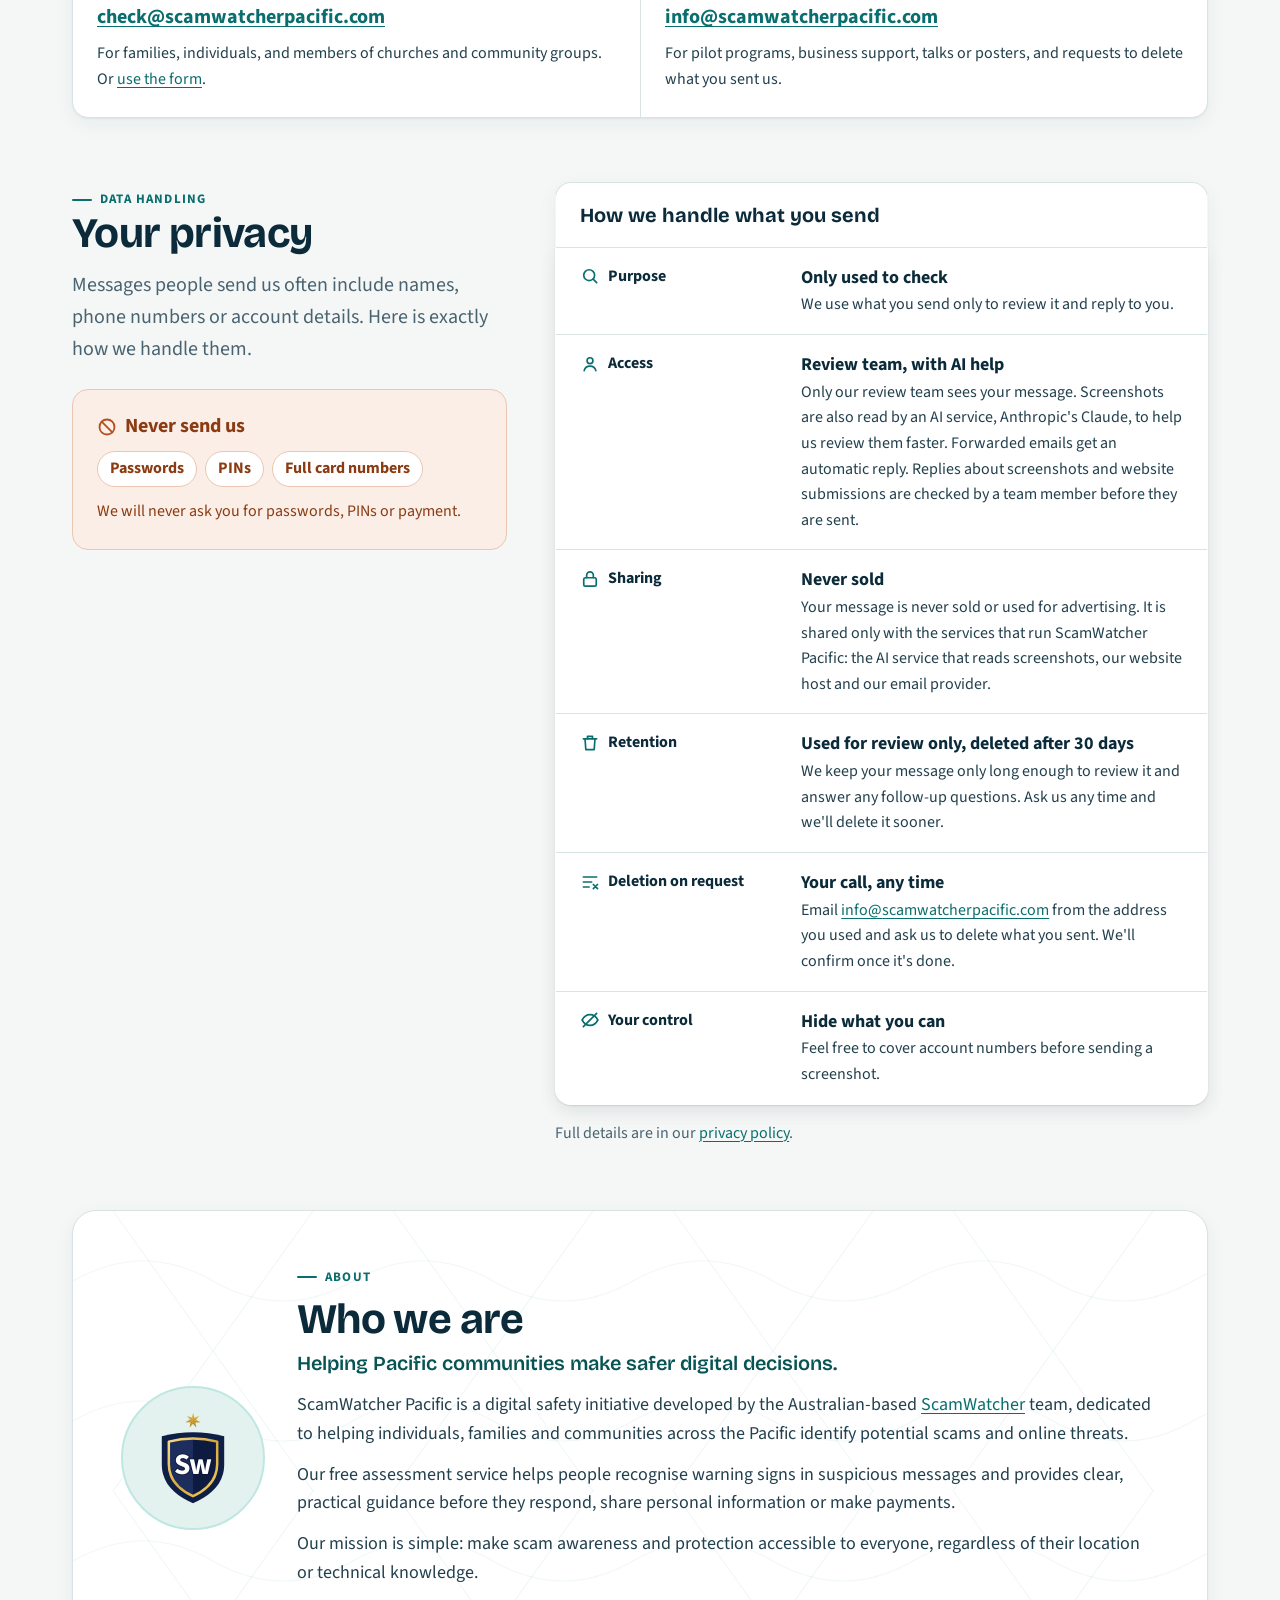
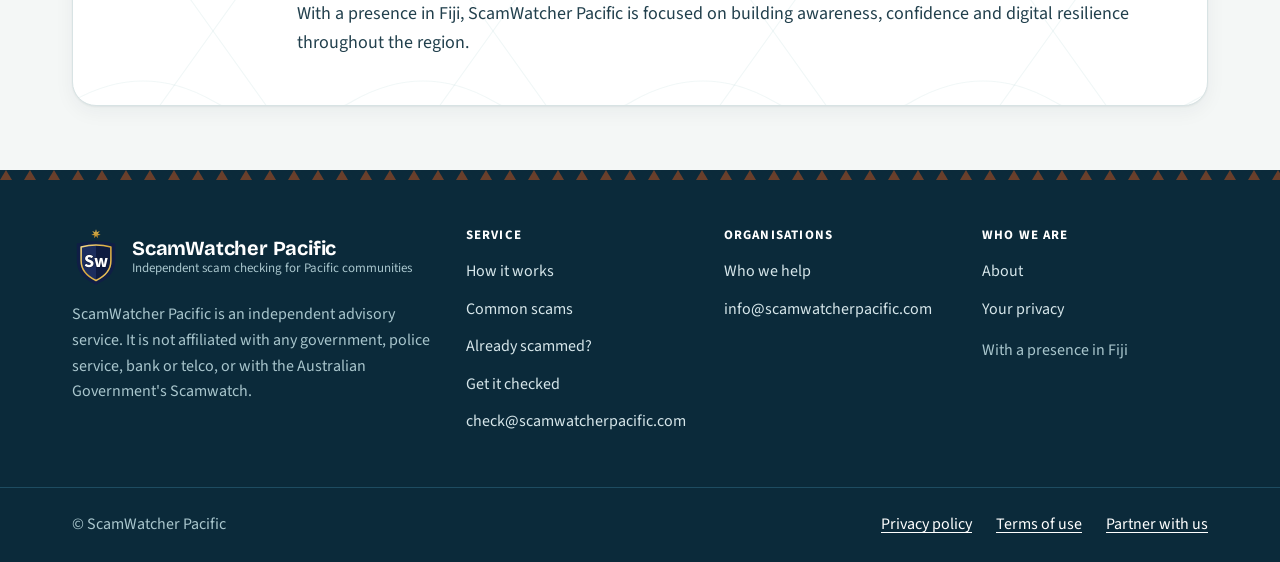
==== commit ea3d2234: "Website and privacy policy: describe automatic email replies Forwarded emails get an automatic reply" ====
--- a/site/index.html
+++ b/site/index.html
@@ -1058,7 +1058,7 @@
             </tr>
             <tr>
               <th scope="row"><span><svg width="20" height="20" viewBox="0 0 24 24" fill="none" stroke="#0B6E6E" stroke-width="2" stroke-linecap="round" stroke-linejoin="round" aria-hidden="true"><circle cx="12" cy="8" r="3.5"/><path d="M5 20c.8-3.6 3.6-5.5 7-5.5s6.2 1.9 7 5.5"/></svg>Access</span></th>
-              <td><strong>Review team, with AI help</strong>Only our review team sees your message. Screenshots are also read by an AI service, Anthropic's Claude, to help us review them faster. A team member checks every reply before it is sent.</td>
+              <td><strong>Review team, with AI help</strong>Only our review team sees your message. Screenshots are also read by an AI service, Anthropic's Claude, to help us review them faster. Forwarded emails get an automatic reply. Replies about screenshots and website submissions are checked by a team member before they are sent.</td>
             </tr>
             <tr>
               <th scope="row"><span><svg width="20" height="20" viewBox="0 0 24 24" fill="none" stroke="#0B6E6E" stroke-width="2" stroke-linecap="round" stroke-linejoin="round" aria-hidden="true"><rect x="4.5" y="10.5" width="15" height="10" rx="2"/><path d="M8 10.5V7.5a4 4 0 0 1 8 0v3"/></svg>Sharing</span></th>
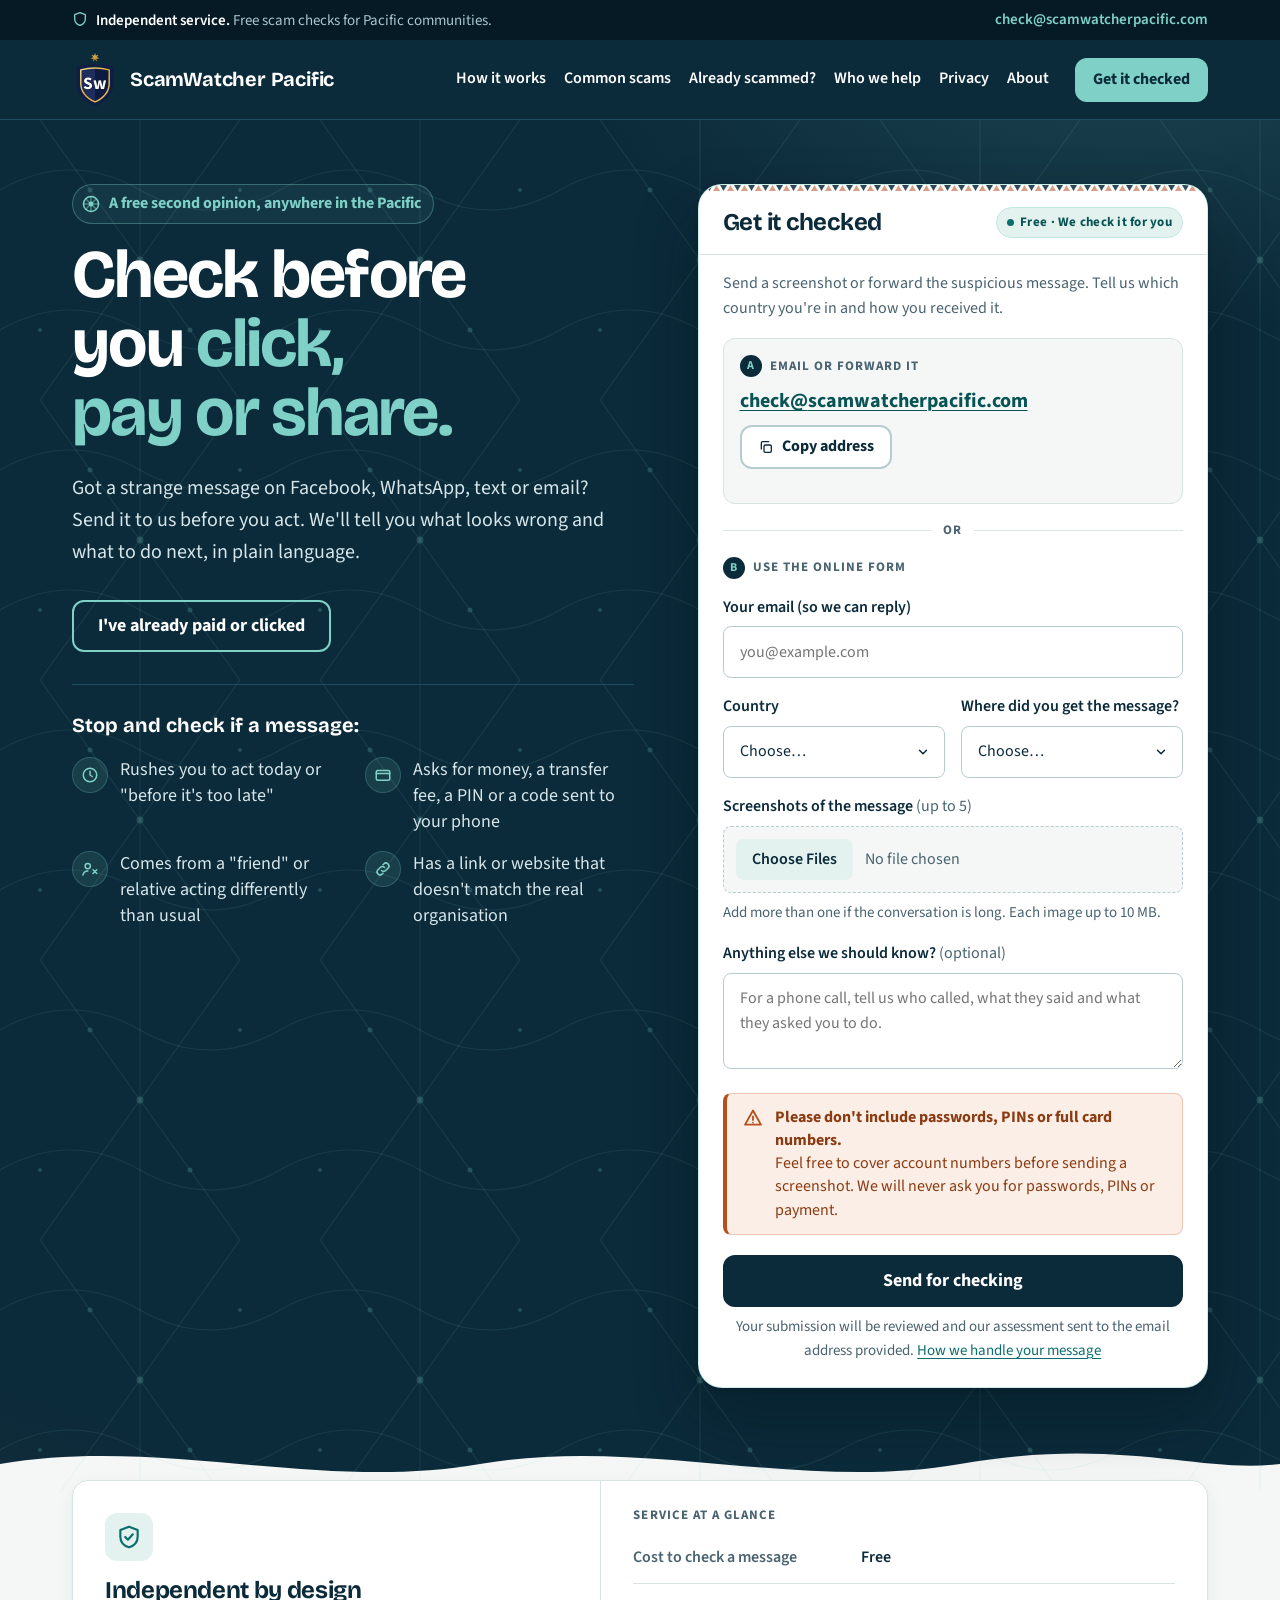
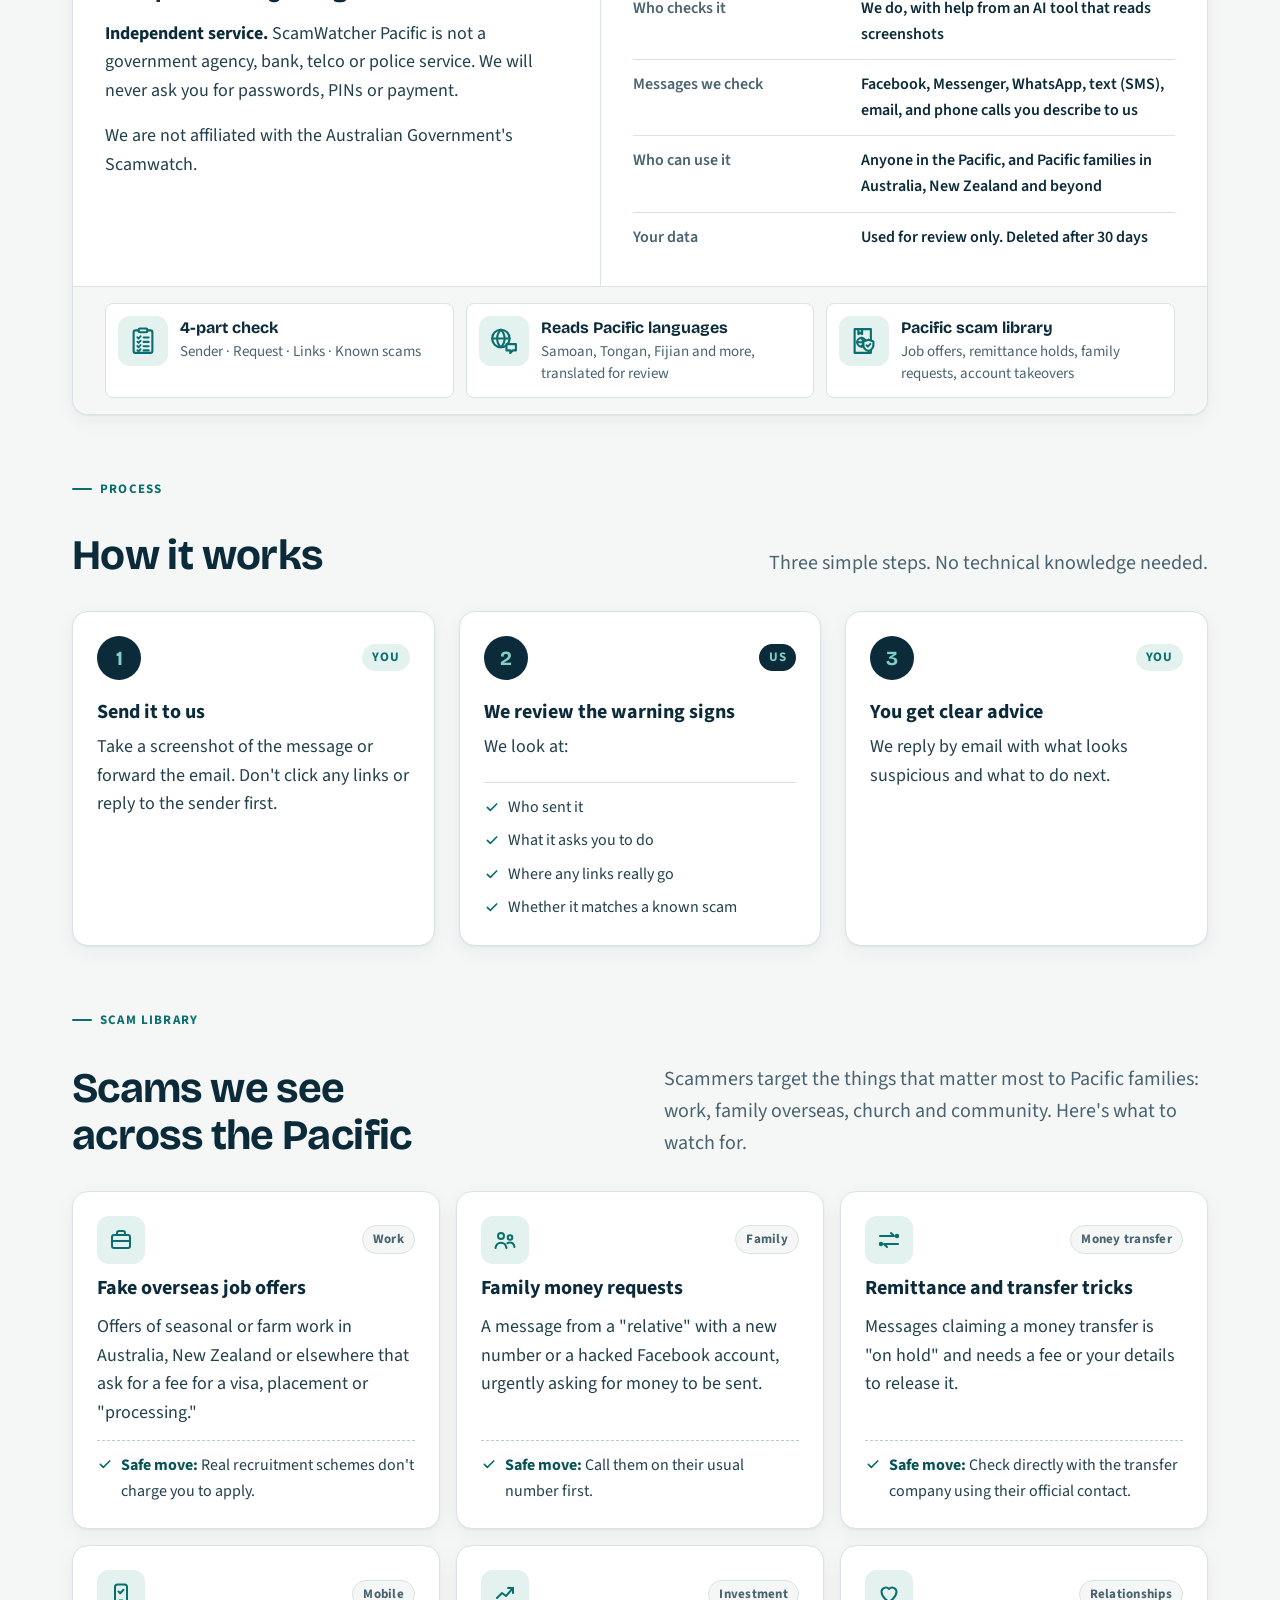
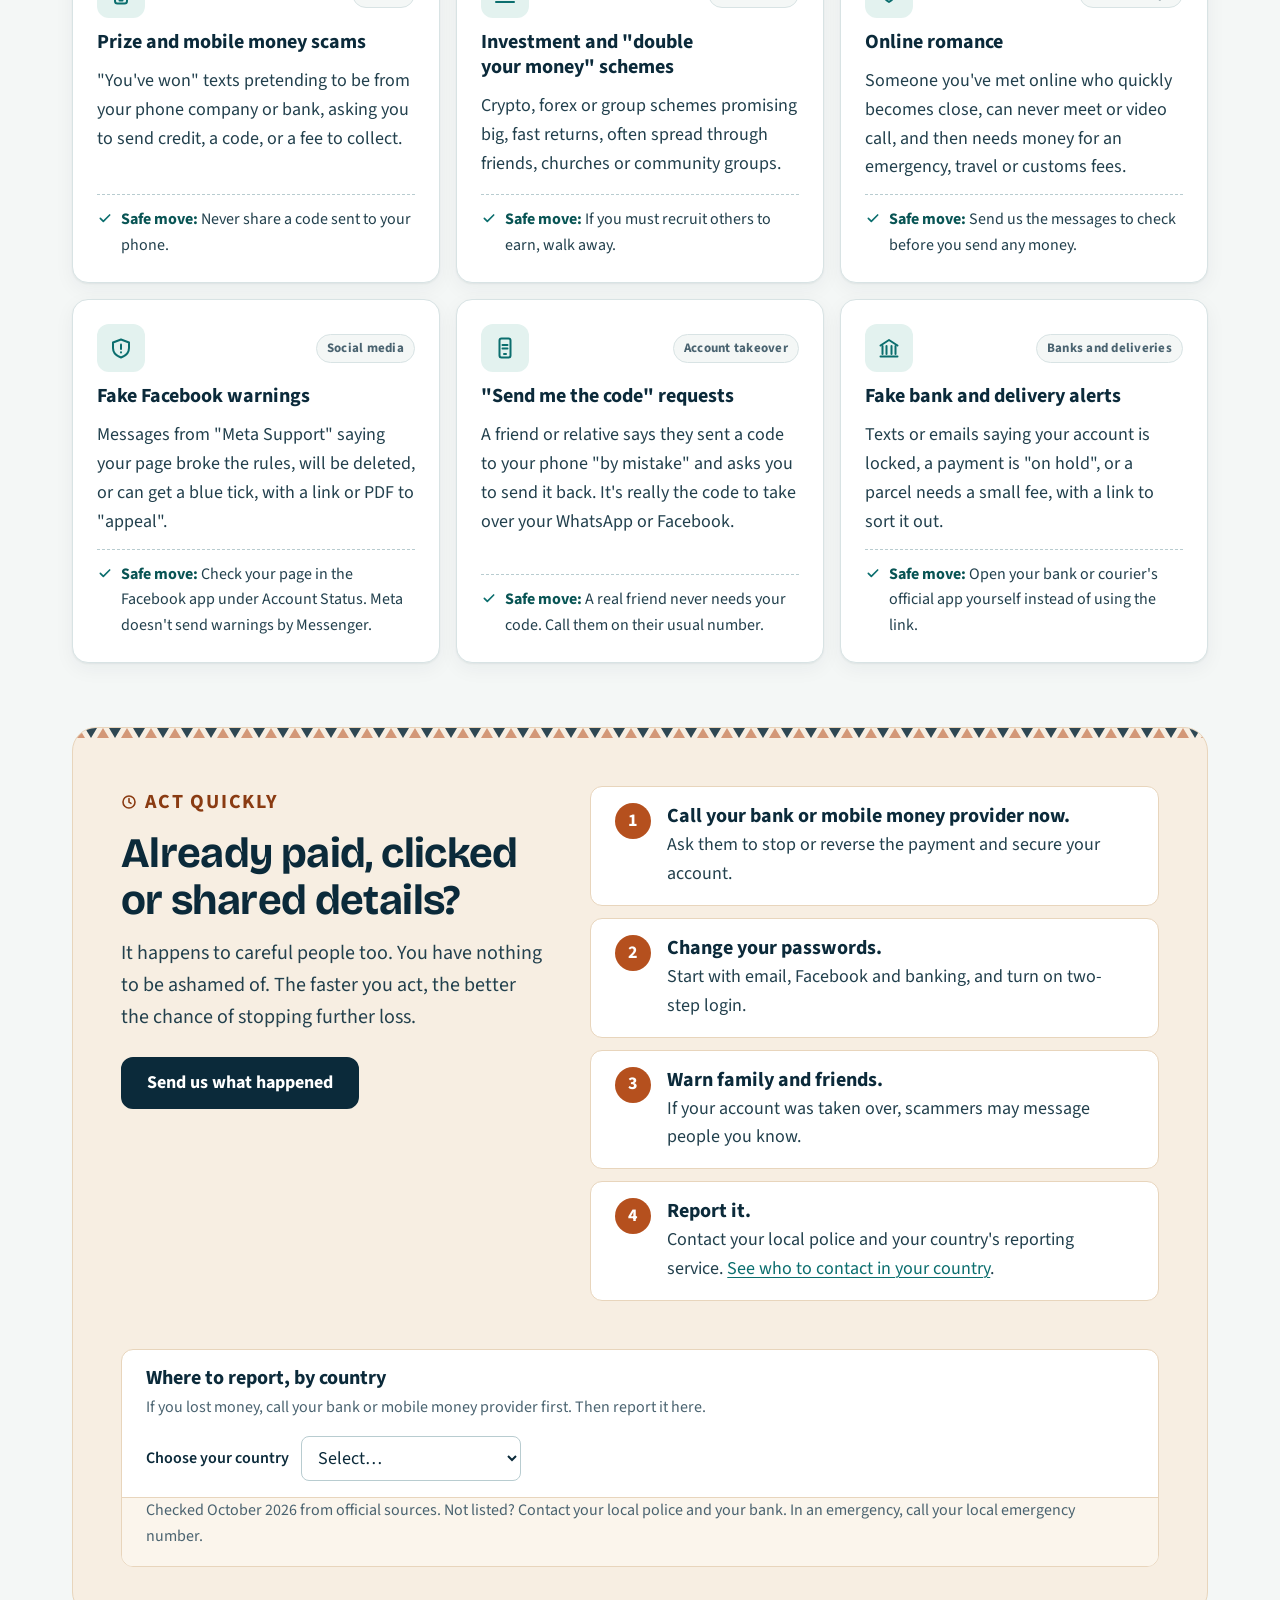
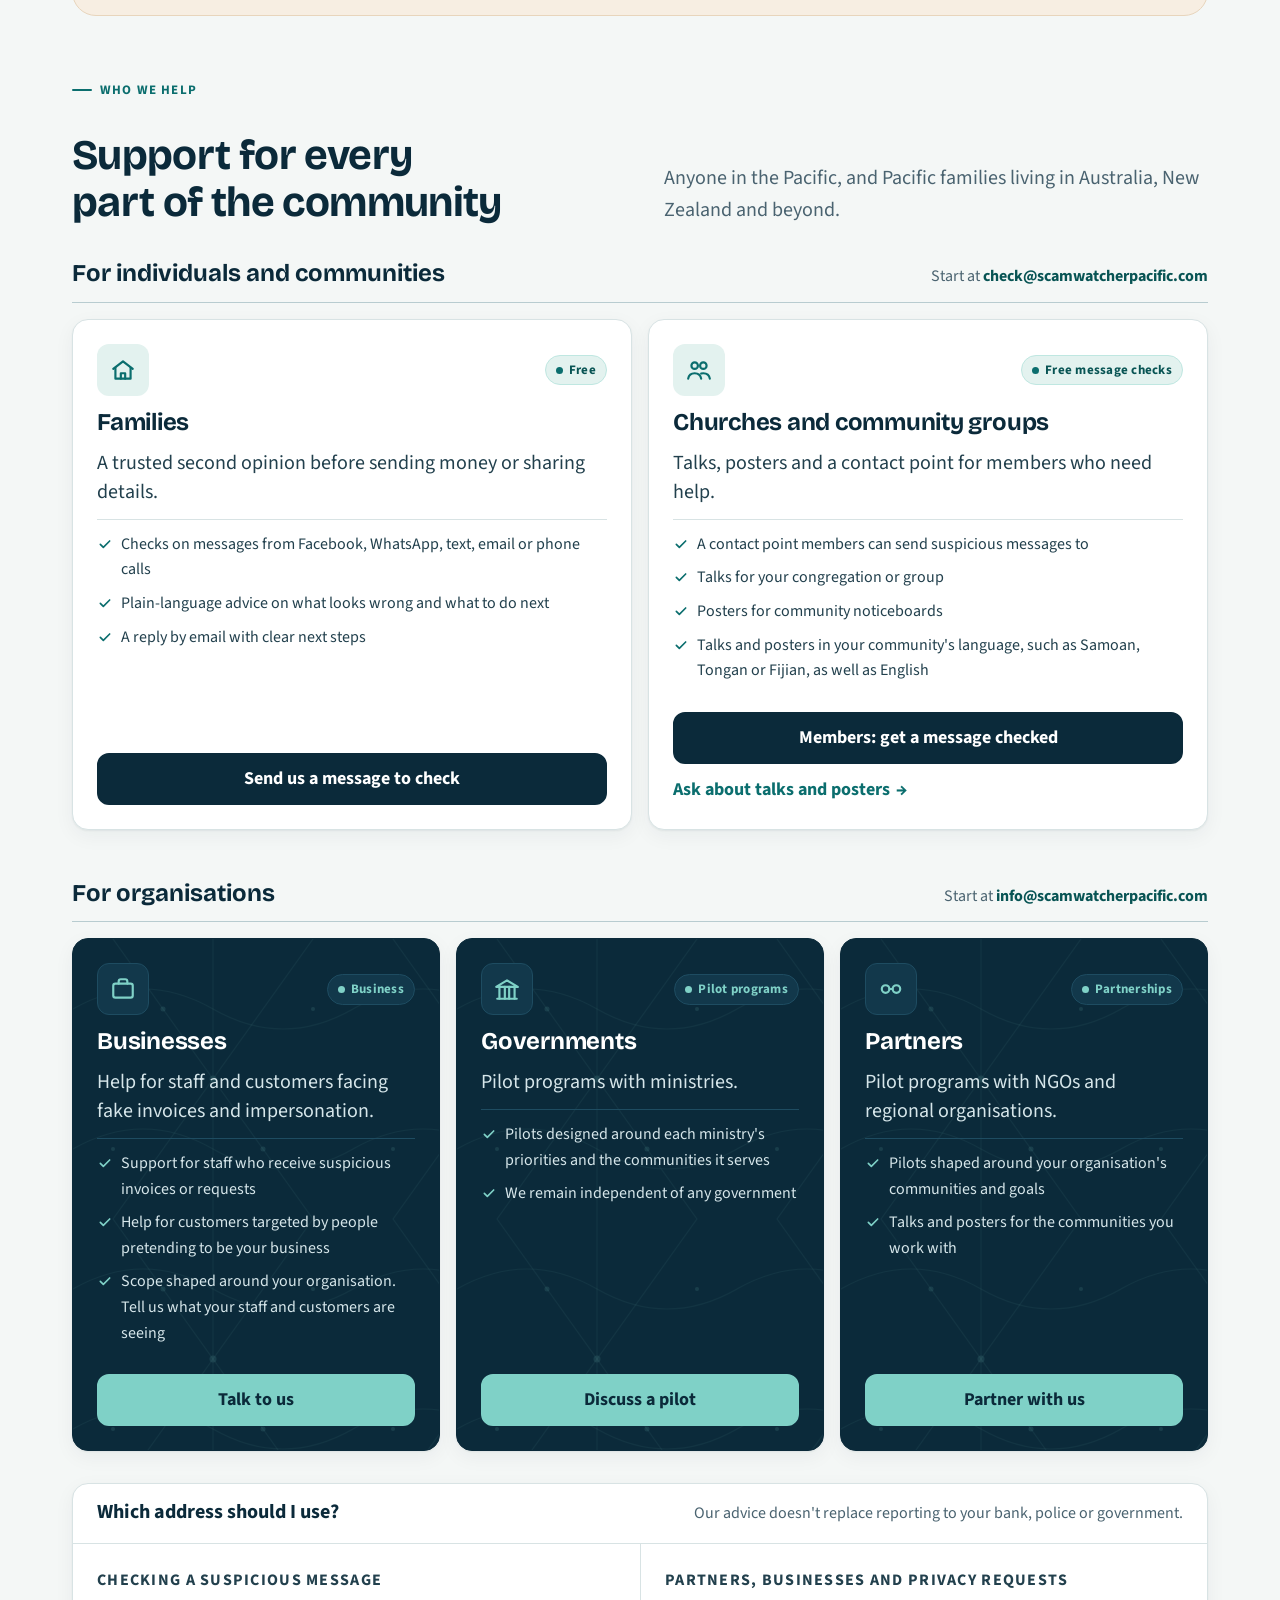
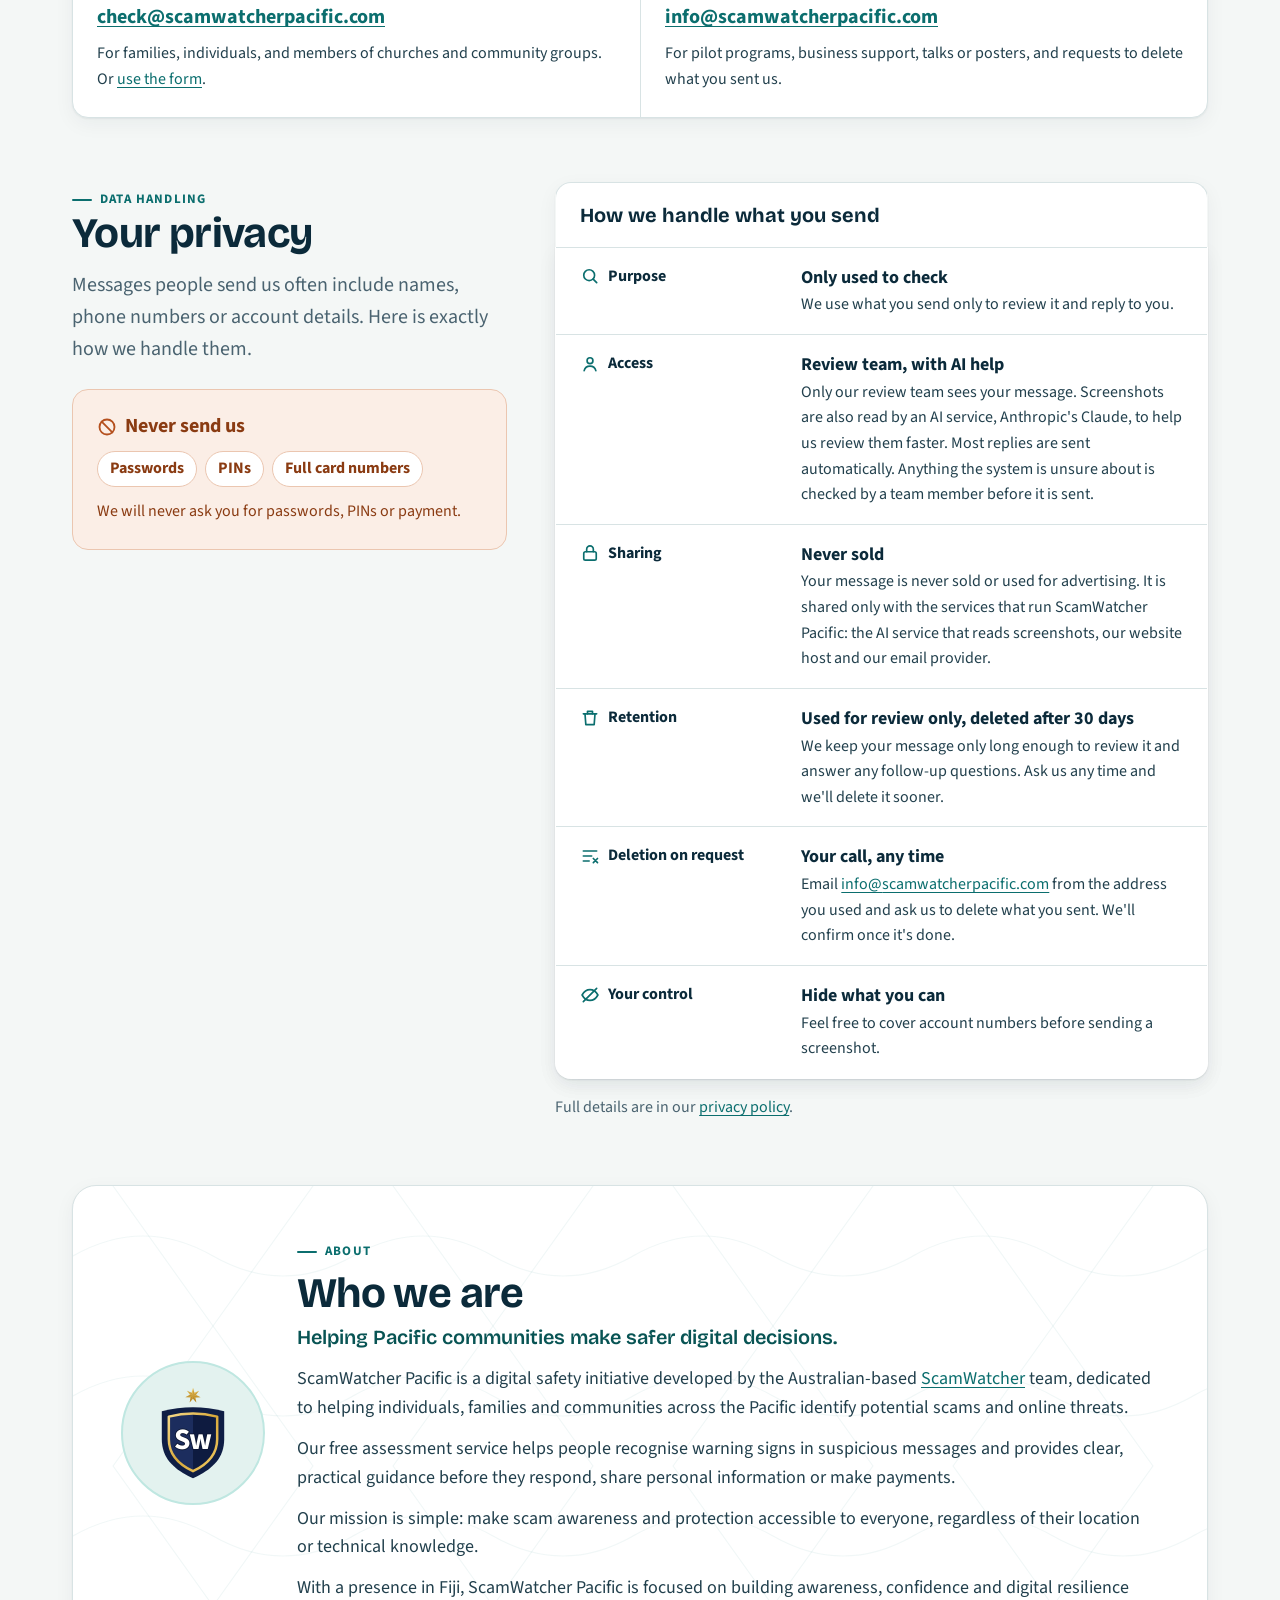
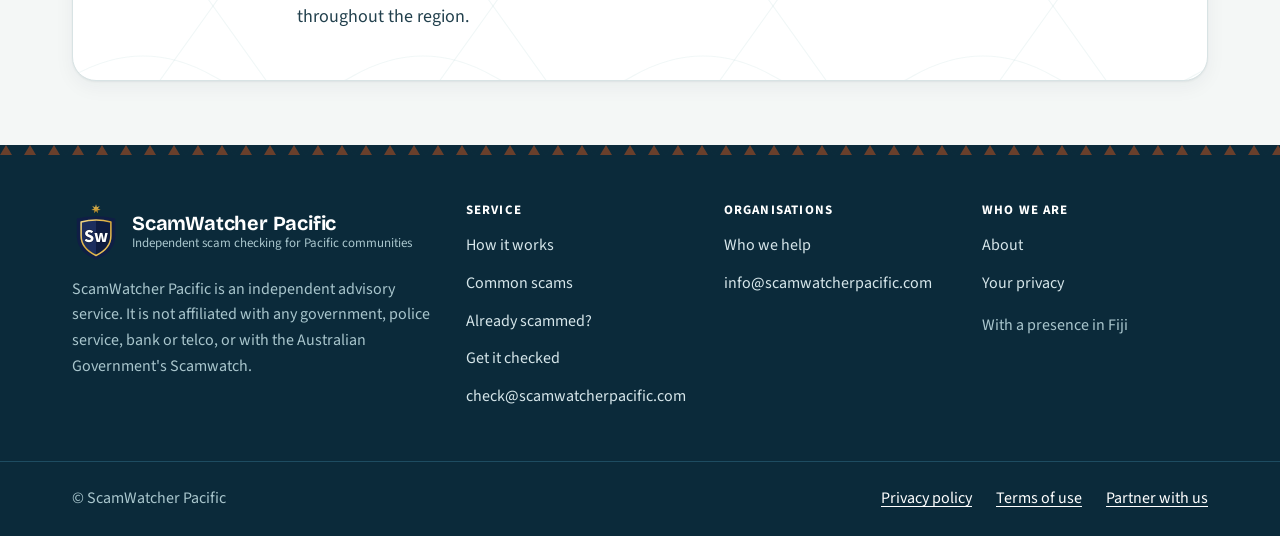
==== commit 8bc1aa54: "Website and privacy policy: most replies are automatic Co-Authored-By: Claude Opus 5.5 <noreply@anth" ====
--- a/site/index.html
+++ b/site/index.html
@@ -1058,7 +1058,7 @@
             </tr>
             <tr>
               <th scope="row"><span><svg width="20" height="20" viewBox="0 0 24 24" fill="none" stroke="#0B6E6E" stroke-width="2" stroke-linecap="round" stroke-linejoin="round" aria-hidden="true"><circle cx="12" cy="8" r="3.5"/><path d="M5 20c.8-3.6 3.6-5.5 7-5.5s6.2 1.9 7 5.5"/></svg>Access</span></th>
-              <td><strong>Review team, with AI help</strong>Only our review team sees your message. Screenshots are also read by an AI service, Anthropic's Claude, to help us review them faster. Forwarded emails get an automatic reply. Replies about screenshots and website submissions are checked by a team member before they are sent.</td>
+              <td><strong>Review team, with AI help</strong>Only our review team sees your message. Screenshots are also read by an AI service, Anthropic's Claude, to help us review them faster. Most replies are sent automatically. Anything the system is unsure about is checked by a team member before it is sent.</td>
             </tr>
             <tr>
               <th scope="row"><span><svg width="20" height="20" viewBox="0 0 24 24" fill="none" stroke="#0B6E6E" stroke-width="2" stroke-linecap="round" stroke-linejoin="round" aria-hidden="true"><rect x="4.5" y="10.5" width="15" height="10" rx="2"/><path d="M8 10.5V7.5a4 4 0 0 1 8 0v3"/></svg>Sharing</span></th>
